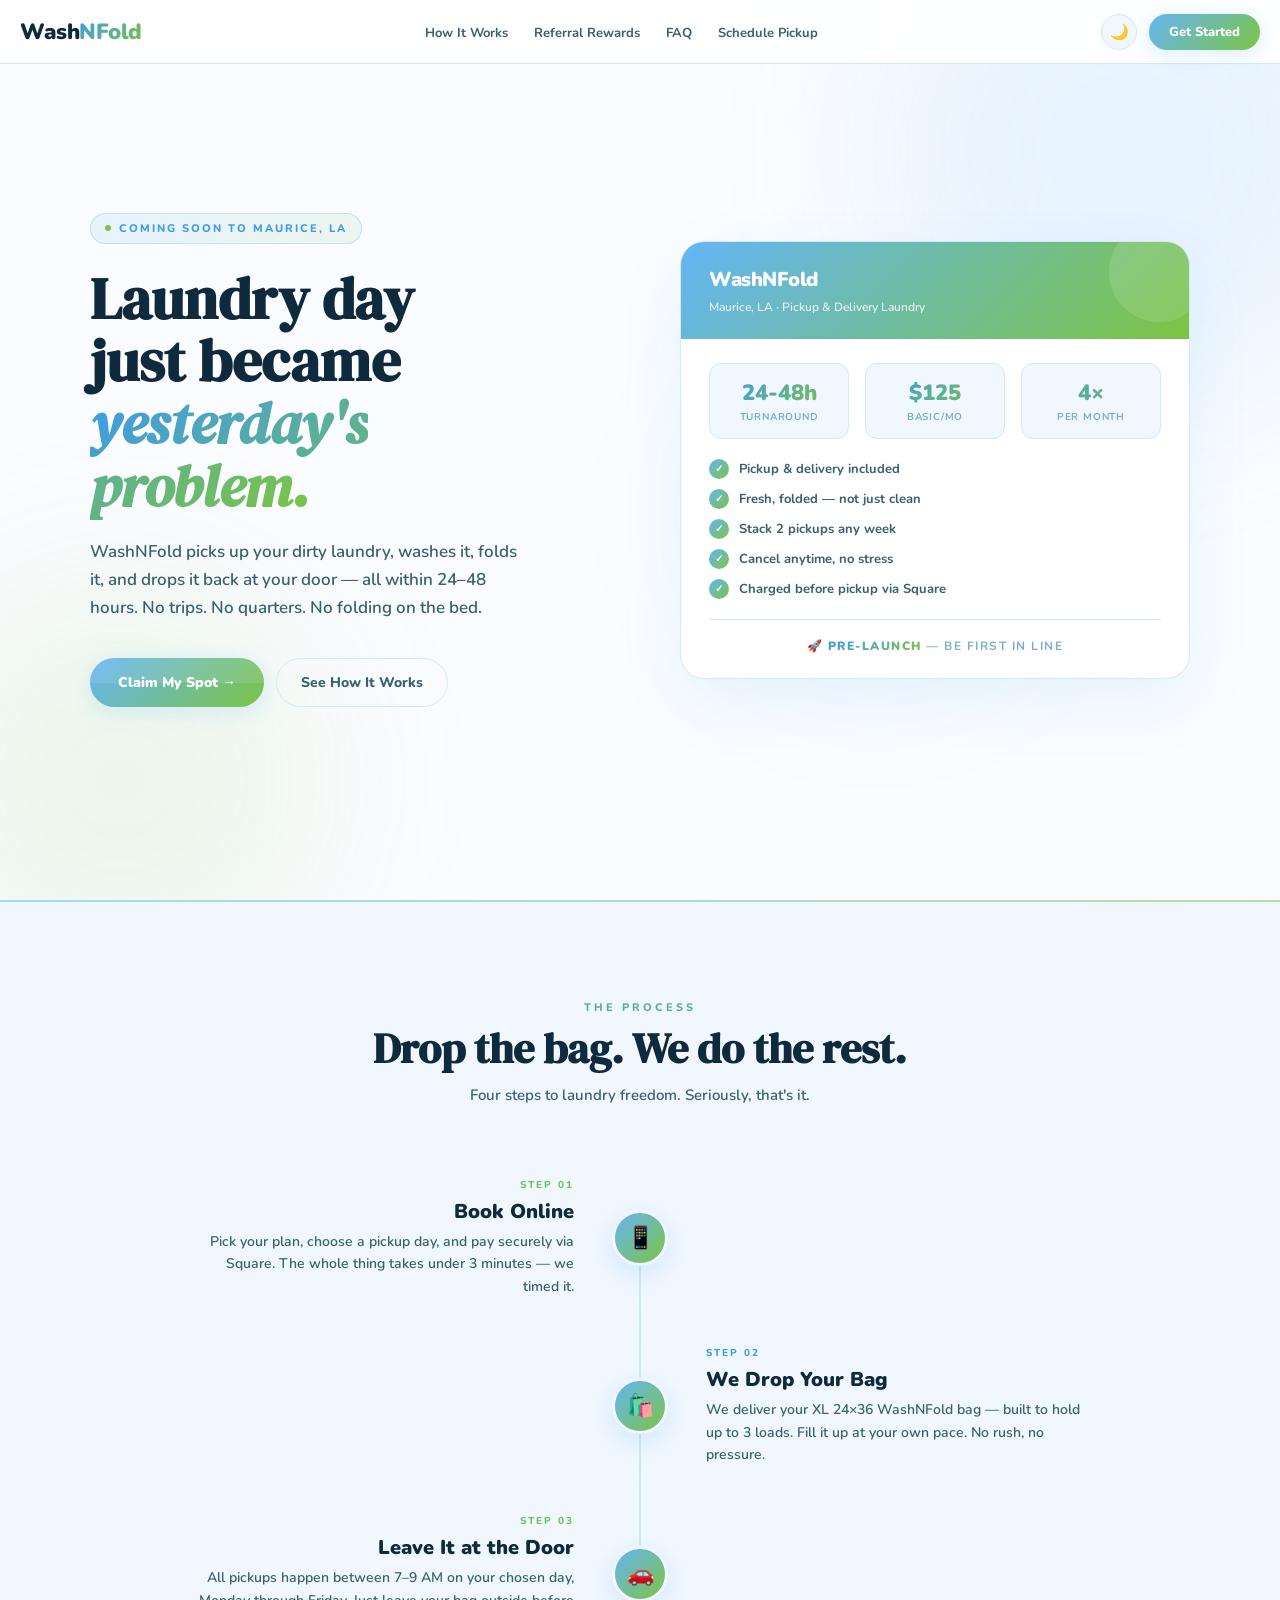
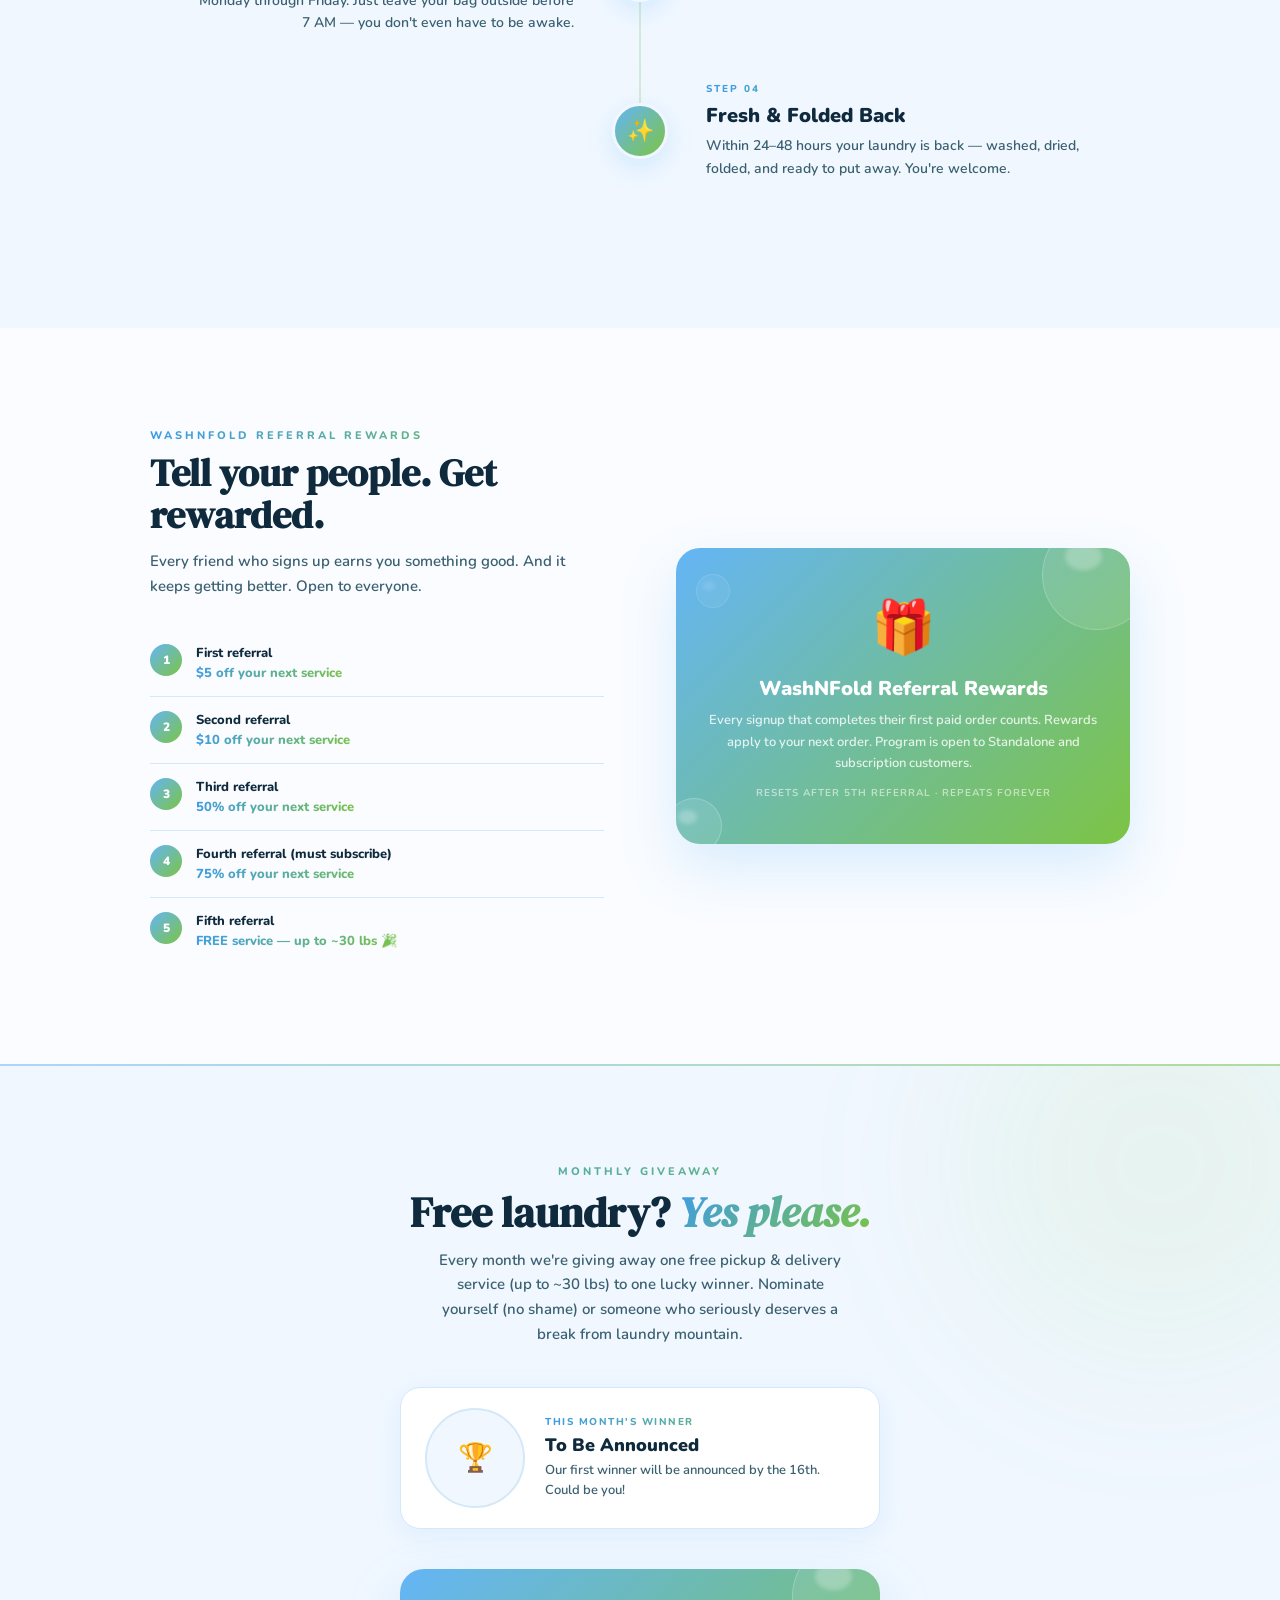
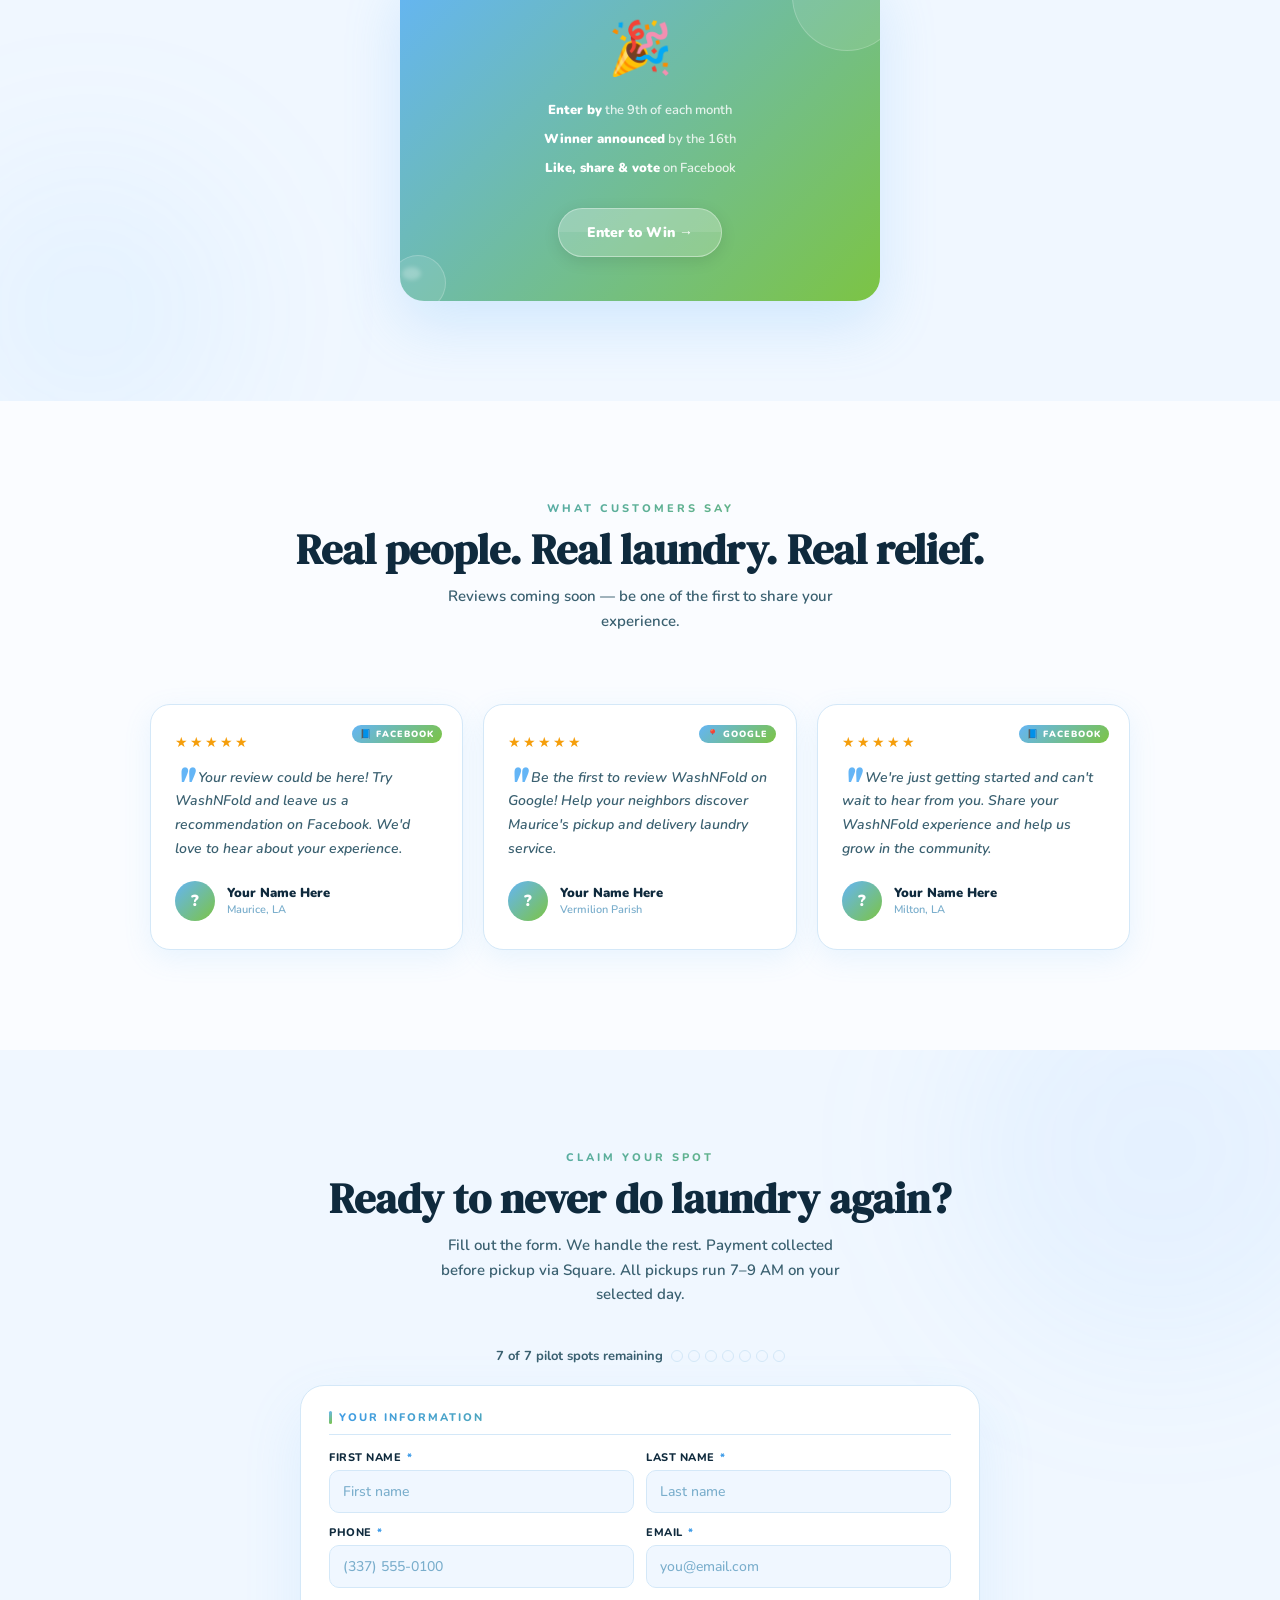
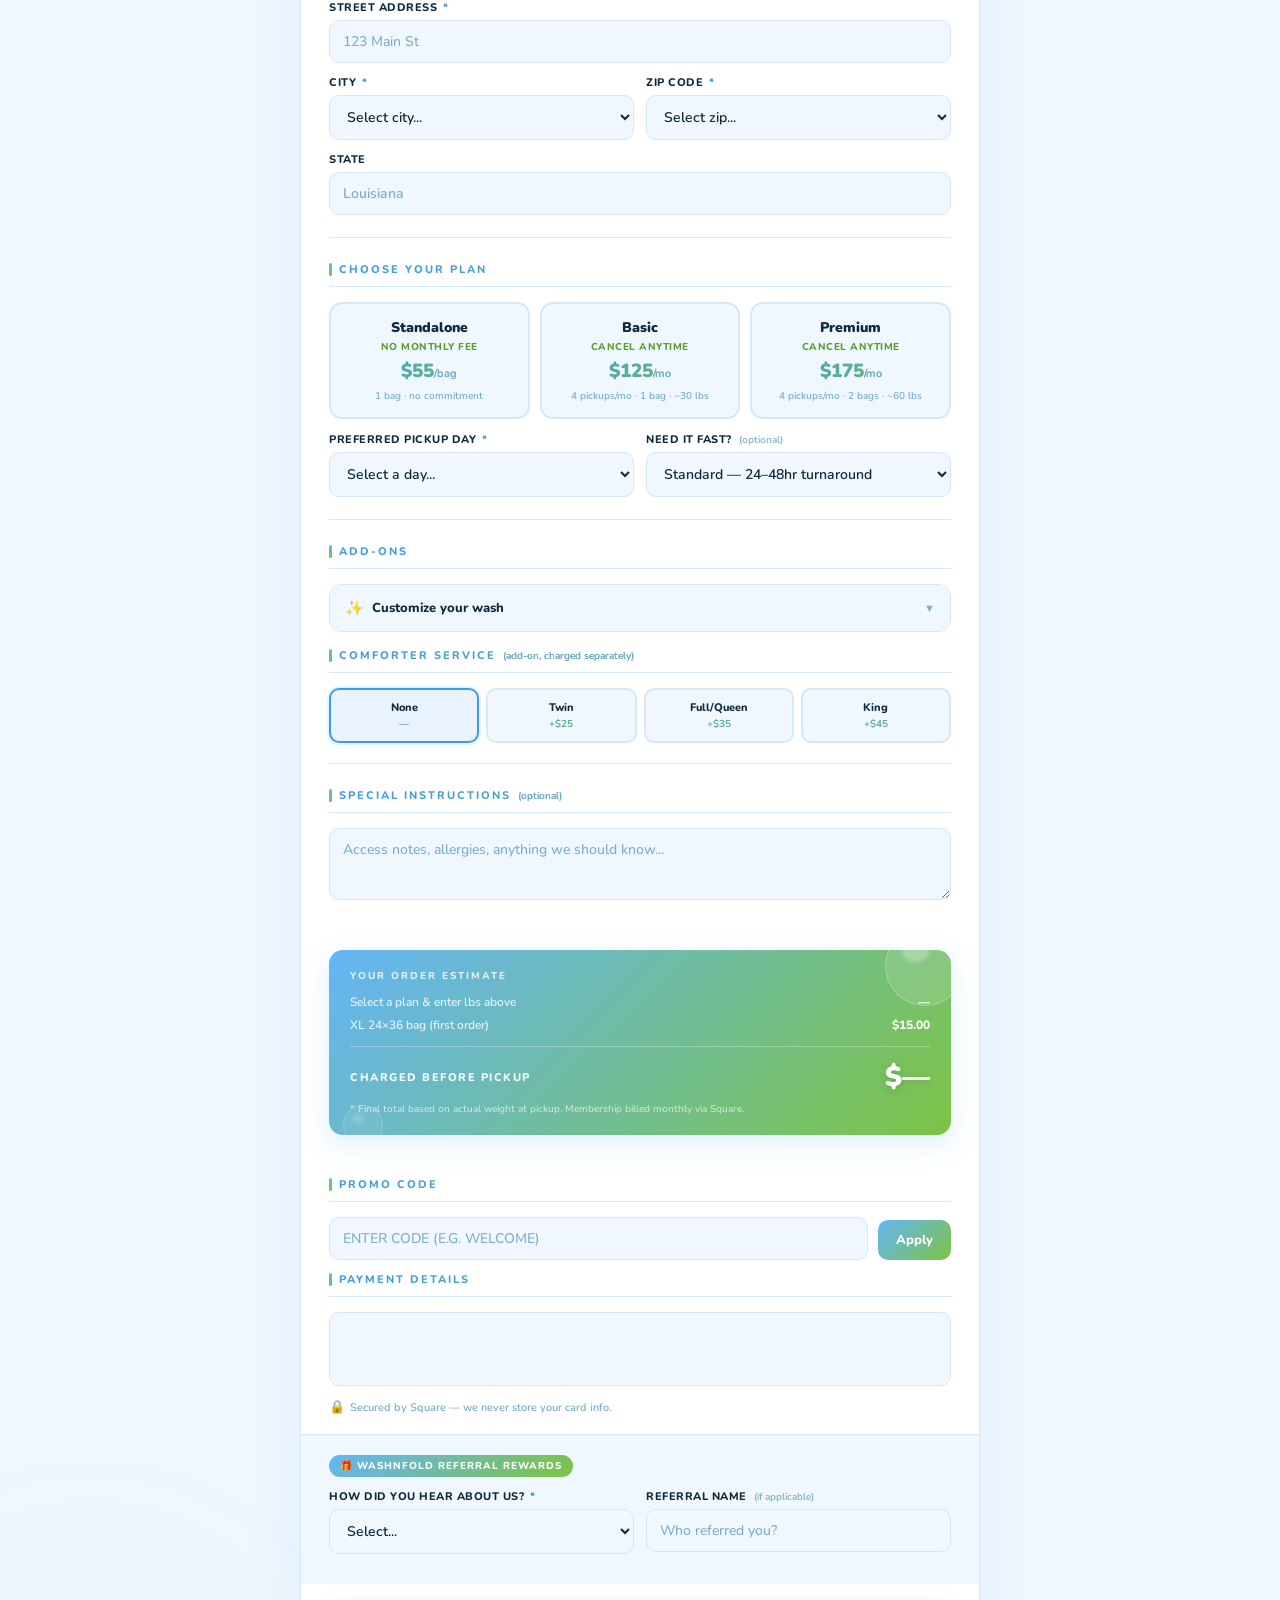
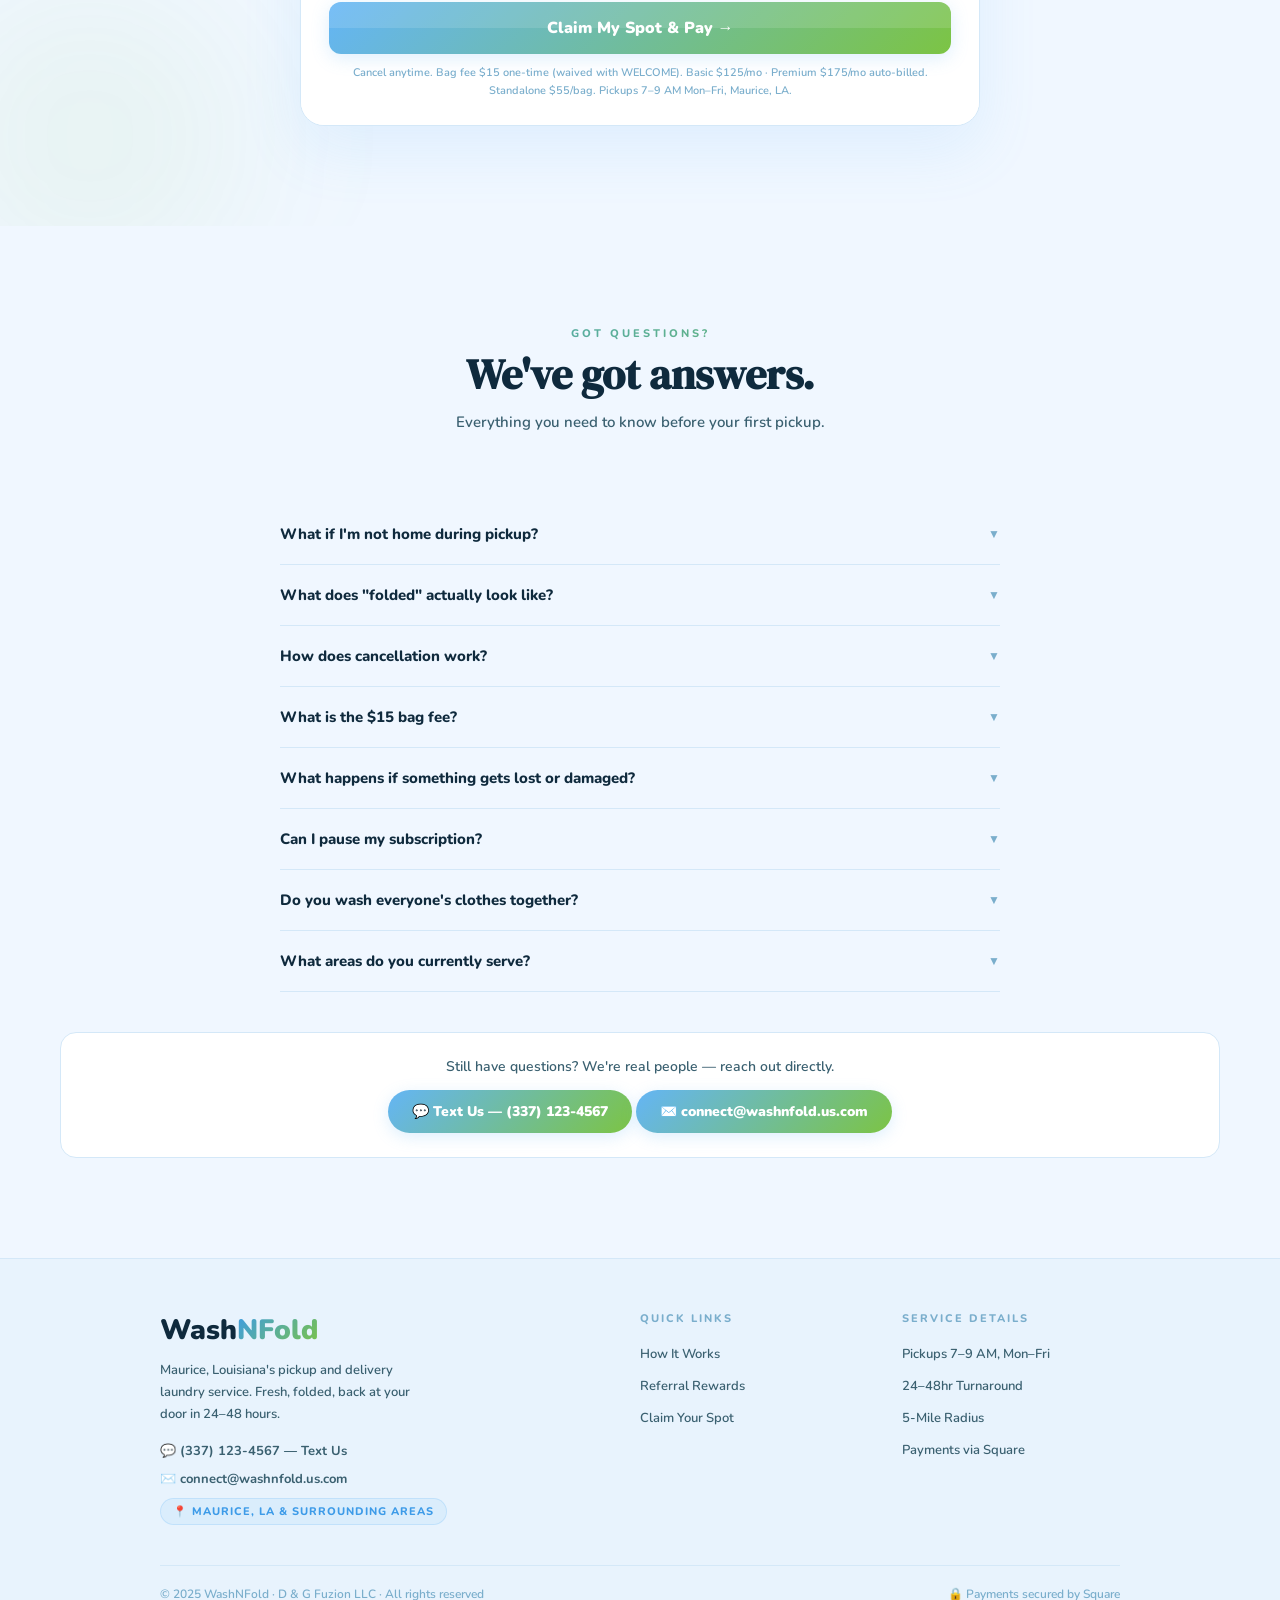
==== index.html @ e807863e "Site-wide consistency fixes: pricing, hours, service area, phones - pick-up-and-delivery: Replace ol" ====
<!DOCTYPE html>
<html lang="en" data-theme="light">
<head>
  <meta charset="UTF-8">
  <meta name="viewport" content="width=device-width, initial-scale=1.0, viewport-fit=cover">
  <meta http-equiv="X-UA-Compatible" content="IE=edge">

  <!-- ── PRIMARY SEO ── -->
  <title>WashNFold | Laundry Pickup & Delivery Service — Maurice, LA</title>
  <meta name="description" content="WashNFold is Maurice, Louisiana's pickup and delivery laundry service. We pick up, wash, fold, and return your laundry in 24–48 hours. Serving Maurice, Milton, and south Lafayette.">
  <meta name="keywords" content="laundry pickup delivery Maurice LA, wash and fold Maurice Louisiana, laundry service Milton LA, laundry delivery Lafayette LA, WashNFold, pickup laundry near me">
  <meta name="robots" content="index, follow">
  <meta name="author" content="WashNFold — D & G Fuzion LLC">
  <link rel="canonical" href="https://www.washnfold.com/">

  <!-- ── OPEN GRAPH (Facebook, LinkedIn) ── -->
  <meta property="og:type" content="website">
  <meta property="og:url" content="https://www.washnfold.com/">
  <meta property="og:title" content="WashNFold | Laundry Pickup & Delivery — Maurice, LA">
  <meta property="og:description" content="Fresh, folded laundry back at your door in 24–48 hours. WashNFold serves Maurice, Milton, and south Lafayette. No trips. No quarters. No folding.">
  <meta property="og:image" content="https://www.washnfold.com/og-image.png">
  <meta property="og:image:width" content="1200">
  <meta property="og:image:height" content="630">
  <meta property="og:site_name" content="WashNFold">
  <meta property="og:locale" content="en_US">

  <!-- ── TWITTER CARD ── -->
  <meta name="twitter:card" content="summary_large_image">
  <meta name="twitter:title" content="WashNFold | Laundry Pickup & Delivery — Maurice, LA">
  <meta name="twitter:description" content="Fresh, folded laundry back at your door in 24–48 hours. Serving Maurice & Vermilion Parish, Louisiana.">
  <meta name="twitter:image" content="https://www.washnfold.com/og-image.png">

  <!-- ── LOCAL BUSINESS SCHEMA ── -->
  <script type="application/ld+json">
    {
      "@context": "https://schema.org",
      "@type": "LocalBusiness",
      "name": "WashNFold",
      "description": "Pickup and delivery laundry service serving Maurice, Milton, and south Lafayette, Louisiana. We pick up, wash, fold, and return your laundry in 24–48 hours.",
      "url": "https://www.washnfold.com",
      "telephone": "",
      "email": "connect@washnfold.us.com",
      "address": {
        "@type": "PostalAddress",
        "addressLocality": "Maurice",
        "addressRegion": "LA",
        "postalCode": "70555",
        "addressCountry": "US"
      },
      "geo": {
        "@type": "GeoCoordinates",
        "latitude": 29.9927,
        "longitude": -92.0871
      },
      "areaServed": [
        {"@type": "City", "name": "Maurice", "containedInPlace": {"@type": "State", "name": "Louisiana"}},
        {"@type": "City", "name": "Milton", "containedInPlace": {"@type": "State", "name": "Louisiana"}},
        {"@type": "City", "name": "Lafayette", "containedInPlace": {"@type": "State", "name": "Louisiana"}}
      ],
      "serviceType": ["Laundry Pickup and Delivery", "Wash and Fold Service", "Same Day Laundry Service"],
      "priceRange": "$$",
      "openingHoursSpecification": {
        "@type": "OpeningHoursSpecification",
        "dayOfWeek": ["Monday","Tuesday","Wednesday","Thursday","Friday"],
        "opens": "07:00",
        "closes": "09:00"
      },
      "sameAs": [
        "https://www.facebook.com/washnfold",
        "https://www.instagram.com/washnfold"
      ],
      "founder": {
        "@type": "Person",
        "name": "DeAnna",
        "worksFor": {"@type": "Organization", "name": "D & G Fuzion LLC"}
      }
    }
  </script>

  <!-- ── SERVICE SCHEMA ── -->
  <script type="application/ld+json">
    {
      "@context": "https://schema.org",
      "@type": "Service",
      "serviceType": "Laundry Pickup and Delivery",
      "provider": {"@type": "LocalBusiness", "name": "WashNFold"},
      "areaServed": {"@type": "County", "name": "Vermilion Parish"},
      "offers": [
        {"@type": "Offer", "name": "Standalone", "price": "55.00", "priceCurrency": "USD", "description": "One bag, on-demand laundry pickup and delivery"},
        {"@type": "Offer", "name": "Basic Subscription", "price": "125.00", "priceCurrency": "USD", "description": "Monthly subscription — 4 pickups per month, 1 bag"},
        {"@type": "Offer", "name": "Premium Subscription", "price": "175.00", "priceCurrency": "USD", "description": "Monthly subscription — 4 pickups per month, 2 bags"}
      ]
    }
  </script>

  <!-- ── FAVICON ── -->
  <link rel="icon" type="image/svg+xml" href="favicon.svg">
  <link rel="apple-touch-icon" sizes="180x180" href="/apple-touch-icon.png">
  <link rel="icon" type="image/png" sizes="32x32" href="/favicon-32x32.png">

  <!-- ── PERFORMANCE ── -->
  <link rel="preconnect" href="https://fonts.googleapis.com">
  <link rel="preconnect" href="https://fonts.gstatic.com" crossorigin>
  <link rel="dns-prefetch" href="https://sandbox.web.squarecdn.com">
  <link href="https://fonts.googleapis.com/css2?family=Nunito:wght@400;600;700;800;900&family=DM+Serif+Display:ital@0;1&display=swap" rel="stylesheet">
  <script type="application/javascript" src="https://sandbox.web.squarecdn.com/v1/square.js" defer></script>
  <style>
    /* ─── TOKENS ─── */
    :root {
      --blue: #64B5F6;
      --blue-mid: #3d9be8;
      --green: #7CC444;
      --green-bright: #8ee82a;
      --green-light: #c6f56a;
      --green-dark: #5a9e2f;

      /* Light mode */
      --bg: #fafcff;
      --bg2: #f0f7ff;
      --bg3: #e8f3fd;
      --surface: #ffffff;
      --surface2: #f4f9ff;
      --border: #d4e8f8;
      --text: #0f2a3d;
      --text2: #3a6070;
      --text3: #7aaecc;
      --shadow: rgba(100,181,246,0.12);
      --shadow-strong: rgba(100,181,246,0.22);

      --grad: linear-gradient(135deg, var(--blue), var(--green));
      --grad-text: linear-gradient(135deg, var(--blue-mid), var(--green));
    }

    [data-theme="dark"] {
      --bg: #0a1520;
      --bg2: #0e1e2e;
      --bg3: #122030;
      --surface: #142030;
      --surface2: #1a2840;
      --border: #1e3550;
      --text: #e8f4ff;
      --text2: #8ab8d4;
      --text3: #4a7a9a;
      --shadow: rgba(0,0,0,0.3);
      --shadow-strong: rgba(0,0,0,0.5);
    }

    * { box-sizing: border-box; margin: 0; padding: 0; -webkit-tap-highlight-color: transparent; }
    html { scroll-behavior: smooth; -webkit-text-size-adjust: 100%; text-size-adjust: 100%; }
    body {
      font-family: 'Nunito', sans-serif;
      background: var(--bg);
      color: var(--text);
      overflow-x: hidden;
      transition: background 0.3s, color 0.3s;
      -webkit-font-smoothing: antialiased;
      -moz-osx-font-smoothing: grayscale;
    }

    /* ─── NAV ─── */
    nav {
      position: fixed; top: 0; left: 0; right: 0; z-index: 100;
      height: 64px; padding: 0 40px;
      display: flex; align-items: center; justify-content: space-between;
      background: rgba(255,255,255,0.85);
      backdrop-filter: blur(16px);
      border-bottom: 1px solid var(--border);
      transition: background 0.3s, border-color 0.3s;
    }
    [data-theme="dark"] nav {
      background: rgba(10,21,32,0.9);
    }
    .nav-logo { font-size: 22px; font-weight: 900; text-decoration: none; letter-spacing: -0.5px; }
    .nav-logo .w { color: var(--text); }
    .nav-logo .n { background: var(--grad-text); -webkit-background-clip: text; -webkit-text-fill-color: transparent; background-clip: text; }
    .nav-links { display: flex; align-items: center; gap: 26px; list-style: none; }
    .nav-links a { color: var(--text2); text-decoration: none; font-size: 13px; font-weight: 700; transition: color 0.2s; }
    .nav-links a:hover { color: var(--blue-mid); }
    .nav-right { display: flex; align-items: center; gap: 12px; }
    .nav-cta {
      background: var(--grad); color: #fff !important;
      padding: 9px 20px; border-radius: 30px;
      font-weight: 800 !important; font-size: 13px;
      text-decoration: none; transition: all 0.2s;
      box-shadow: 0 4px 16px var(--shadow-strong);
    }
    .nav-cta:hover { transform: translateY(-1px); box-shadow: 0 8px 24px var(--shadow-strong); }
    .theme-toggle {
      width: 36px; height: 36px; border-radius: 50%;
      background: var(--bg2); border: 1.5px solid var(--border);
      cursor: pointer; display: flex; align-items: center; justify-content: center;
      font-size: 15px; transition: all 0.2s; color: var(--text);
    }
    .theme-toggle:hover { background: var(--bg3); transform: scale(1.05); }
    .hamburger { display: none; flex-direction: column; gap: 5px; cursor: pointer; background: none; border: none; }
    .hamburger span { display: block; width: 22px; height: 2px; background: var(--text); border-radius: 2px; transition: all 0.3s; }
    .mobile-menu {
      display: none; position: fixed; top: 64px; left: 0; right: 0; z-index: 99;
      background: var(--surface); border-bottom: 1px solid var(--border);
      padding: 18px 28px;
    }
    .mobile-menu.open { display: block; }
    .mobile-menu a { display: block; color: var(--text2); text-decoration: none; font-size: 15px; font-weight: 700; padding: 11px 0; border-bottom: 1px solid var(--border); }
    .mobile-menu a:last-child { border: none; color: var(--blue-mid); }

    /* ─── HERO ─── */
    .hero {
      min-height: 100vh;
      background: var(--bg);
      display: flex; align-items: center;
      padding: 100px 60px 80px;
      position: relative; overflow: hidden;
    }
    /* Soft orbs */
    .hero-orb {
      position: absolute; border-radius: 50%;
      filter: blur(80px); pointer-events: none;
    }
    .orb1 { width: 500px; height: 500px; top: -100px; right: -100px; background: rgba(100,181,246,0.12); }
    .orb2 { width: 400px; height: 400px; bottom: -80px; left: -80px; background: rgba(124,196,68,0.1); }
    .orb3 { width: 300px; height: 300px; top: 40%; right: 20%; background: rgba(100,181,246,0.07); }
    [data-theme="dark"] .orb1 { background: rgba(100,181,246,0.08); }
    [data-theme="dark"] .orb2 { background: rgba(124,196,68,0.07); }

    .hero-inner { position: relative; z-index: 1; max-width: 1100px; margin: 0 auto; width: 100%; display: grid; grid-template-columns: 1fr 1fr; gap: 80px; align-items: center; }

    .hero-left {}
    .launch-pill {
      display: inline-flex; align-items: center; gap: 8px;
      background: linear-gradient(135deg, rgba(100,181,246,0.12), rgba(124,196,68,0.1));
      border: 1px solid rgba(100,181,246,0.3);
      color: var(--blue-mid); font-size: 11px; font-weight: 800;
      text-transform: uppercase; letter-spacing: 2px;
      padding: 7px 14px; border-radius: 30px; margin-bottom: 24px;
      animation: fadeUp 0.6s ease both;
    }
    .launch-pill .dot { width: 6px; height: 6px; background: var(--green); border-radius: 50%; animation: pulse 2s infinite; }
    @keyframes pulse { 0%,100%{opacity:1;transform:scale(1)} 50%{opacity:0.4;transform:scale(1.5)} }

    .hero-title {
      font-family: 'DM Serif Display', serif;
      font-size: 58px; line-height: 1.08;
      color: var(--text); margin-bottom: 20px;
      animation: fadeUp 0.7s ease 0.1s both;
    }
    .hero-title em { font-style: italic; background: var(--grad-text); -webkit-background-clip: text; -webkit-text-fill-color: transparent; background-clip: text; }

    .hero-sub {
      font-size: 17px; color: var(--text2); font-weight: 600; line-height: 1.65;
      margin-bottom: 36px; max-width: 440px;
      animation: fadeUp 0.7s ease 0.18s both;
    }

    .hero-btns { display: flex; gap: 12px; flex-wrap: wrap; animation: fadeUp 0.7s ease 0.25s both; }
    .btn-grad {
      display: inline-flex; align-items: center; gap: 8px;
      background: var(--grad); color: #fff;
      text-decoration: none; padding: 14px 28px; border-radius: 50px;
      font-weight: 900; font-size: 14px; transition: all 0.2s;
      box-shadow: 0 4px 20px var(--shadow-strong); position: relative; overflow: hidden;
    }
    .btn-grad::before { content: ''; position: absolute; top:0;left:0;right:0;height:50%;background:rgba(255,255,255,0.1);border-radius:50px 50px 0 0; }
    .btn-grad span { position: relative; z-index: 1; }
    .btn-grad:hover { transform: translateY(-2px); box-shadow: 0 8px 28px var(--shadow-strong); }
    .btn-outline {
      display: inline-flex; align-items: center; gap: 8px;
      background: transparent; border: 1.5px solid var(--border);
      color: var(--text2); text-decoration: none; padding: 14px 24px;
      border-radius: 50px; font-weight: 800; font-size: 14px; transition: all 0.2s;
    }
    .btn-outline:hover { border-color: var(--blue); color: var(--blue-mid); background: rgba(100,181,246,0.06); }

    /* Hero visual — floating card */
    .hero-right { animation: fadeUp 0.8s ease 0.2s both; }
    .hero-card {
      background: var(--surface);
      border-radius: 24px;
      border: 1px solid var(--border);
      box-shadow: 0 24px 60px var(--shadow);
      overflow: hidden;
      position: relative;
    }
    .hc-header {
      background: var(--grad); padding: 24px 28px; position: relative; overflow: hidden;
    }
    .hc-header::after { content:''; position:absolute;top:-20px;right:-20px;width:100px;height:100px;background:rgba(255,255,255,0.12);border-radius:50% }
    .hc-logo { font-size: 20px; font-weight: 900; color: #fff; letter-spacing: -0.5px; margin-bottom: 6px; }
    .hc-tag { font-size: 12px; color: rgba(255,255,255,0.82); font-weight: 600; }
    .hc-body { padding: 24px 28px; }
    .hc-stat-row { display: flex; gap: 16px; margin-bottom: 20px; }
    .hc-stat { flex: 1; background: var(--bg2); border-radius: 12px; padding: 14px; text-align: center; border: 1px solid var(--border); }
    .hc-stat-n { font-size: 22px; font-weight: 900; background: var(--grad-text); -webkit-background-clip: text; -webkit-text-fill-color: transparent; background-clip: text; }
    .hc-stat-l { font-size: 10px; color: var(--text3); font-weight: 700; text-transform: uppercase; letter-spacing: 0.8px; margin-top: 2px; }
    .hc-features { display: flex; flex-direction: column; gap: 10px; }
    .hc-feat { display: flex; align-items: center; gap: 10px; font-size: 13px; color: var(--text2); font-weight: 700; }
    .hc-feat::before { content: '✓'; width: 20px; height: 20px; background: var(--grad); border-radius: 50%; display: flex; align-items: center; justify-content: center; font-size: 10px; color: #fff; font-weight: 900; flex-shrink: 0; }
    .hc-bottom { margin-top: 20px; padding-top: 18px; border-top: 1px solid var(--border); }
    .hc-coming { font-size: 12px; color: var(--text3); font-weight: 700; text-align: center; text-transform: uppercase; letter-spacing: 1.5px; }
    .hc-coming span { background: var(--grad-text); -webkit-background-clip: text; -webkit-text-fill-color: transparent; background-clip: text; font-weight: 900; }

    /* ─── HOW IT WORKS – ANIMATED TIMELINE ─── */
    .how {
      padding: 100px 60px;
      background: var(--bg2);
      position: relative; overflow: hidden;
    }
    .how::before { content:'';position:absolute;top:0;left:0;right:0;height:2px;background:var(--grad);opacity:0.5 }
    .section-eyebrow {
      font-size: 11px; font-weight: 800; text-transform: uppercase; letter-spacing: 3px;
      background: var(--grad-text); -webkit-background-clip: text; -webkit-text-fill-color: transparent;
      background-clip: text; text-align: center; margin-bottom: 10px;
    }
    .section-title {
      font-family: 'DM Serif Display', serif;
      font-size: 42px; color: var(--text); text-align: center;
      margin-bottom: 12px; line-height: 1.1;
    }
    .section-sub { font-size: 15px; color: var(--text2); text-align: center; font-weight: 600; max-width: 420px; margin: 0 auto 70px; line-height: 1.65; }

    /* Timeline */
    .timeline {
      max-width: 900px; margin: 0 auto;
      position: relative;
    }

    /* Vertical connector line */
    .timeline::before {
      content: '';
      position: absolute;
      left: 50%;
      top: 60px;
      bottom: 60px;
      width: 2px;
      background: linear-gradient(180deg, var(--blue), var(--green));
      transform: translateX(-50%);
      opacity: 0.25;
    }

    .timeline-step {
      display: grid;
      grid-template-columns: 1fr 60px 1fr;
      align-items: center;
      gap: 0;
      margin-bottom: 48px;
      opacity: 0;
      transform: translateY(30px);
      transition: opacity 0.7s ease, transform 0.7s ease;
    }
    .timeline-step.visible { opacity: 1; transform: translateY(0); }

    .timeline-step:nth-child(odd) .ts-content { grid-column: 1; text-align: right; padding-right: 36px; }
    .timeline-step:nth-child(odd) .ts-empty { grid-column: 3; }
    .timeline-step:nth-child(even) .ts-content { grid-column: 3; text-align: left; padding-left: 36px; }
    .timeline-step:nth-child(even) .ts-empty { grid-column: 1; }
    .ts-node { grid-column: 2; display: flex; justify-content: center; }

    .ts-dot {
      width: 56px; height: 56px; border-radius: 50%;
      background: var(--grad); display: flex; align-items: center; justify-content: center;
      font-size: 22px; box-shadow: 0 8px 24px var(--shadow-strong);
      position: relative; z-index: 1;
      border: 3px solid var(--bg2);
      transition: transform 0.3s;
    }
    .timeline-step:hover .ts-dot { transform: scale(1.1); }

    .ts-content {}
    .ts-num {
      font-size: 10px; font-weight: 800; text-transform: uppercase; letter-spacing: 2px;
      background: var(--grad-text); -webkit-background-clip: text; -webkit-text-fill-color: transparent;
      background-clip: text; margin-bottom: 6px;
    }
    .ts-title { font-size: 20px; font-weight: 900; color: var(--text); margin-bottom: 6px; }
    .ts-desc { font-size: 14px; color: var(--text2); font-weight: 600; line-height: 1.6; }

    /* Mobile timeline */
    @media(max-width:700px) {
      .timeline::before { left: 28px; }
      .timeline-step { grid-template-columns: 56px 1fr; grid-template-rows: auto; gap: 0; }
      .timeline-step:nth-child(odd) .ts-content,
      .timeline-step:nth-child(even) .ts-content { grid-column: 2; text-align: left; padding-left: 20px; padding-right: 0; }
      .ts-node { grid-column: 1; grid-row: 1; }
      .ts-empty { display: none; }
    }

    /* ─── REFERRAL ─── */
    .referral {
      padding: 100px 60px;
      background: var(--bg);
    }
    .ref-inner { max-width: 980px; margin: 0 auto; display: grid; grid-template-columns: 1fr 1fr; gap: 72px; align-items: center; }
    .ref-left .section-eyebrow { text-align: left; }
    .ref-left .section-title { text-align: left; font-size: 38px; }
    .ref-left .section-sub { text-align: left; margin-left: 0; margin-bottom: 32px; }
    .ref-steps { display: flex; flex-direction: column; }
    .ref-step { display: flex; gap: 14px; align-items: flex-start; padding: 14px 0; border-bottom: 1px solid var(--border); }
    .ref-step:last-child { border-bottom: none; }
    .ref-num { width: 32px; height: 32px; border-radius: 50%; background: var(--grad); display: flex; align-items: center; justify-content: center; font-size: 12px; font-weight: 900; color: #fff; flex-shrink: 0; }
    .ref-t { font-size: 13px; font-weight: 800; color: var(--text); margin-bottom: 2px; }
    .ref-r { font-size: 13px; background: var(--grad-text); -webkit-background-clip: text; -webkit-text-fill-color: transparent; background-clip: text; font-weight: 800; }

    .ref-card {
      background: var(--grad); border-radius: 24px;
      padding: 44px 32px; text-align: center; position: relative; overflow: hidden;
      box-shadow: 0 24px 56px var(--shadow-strong);
    }
    .rcb { position: absolute; border-radius: 50%; background: rgba(255,255,255,0.1); border: 1px solid rgba(255,255,255,0.2); }
    .rcb::after { content:'';position:absolute;top:20%;left:20%;width:35%;height:25%;background:rgba(255,255,255,0.25);border-radius:50%;filter:blur(2px) }
    .rcb1 { width:110px;height:110px;top:-28px;right:-22px }
    .rcb2 { width:56px;height:56px;bottom:-10px;left:-10px }
    .rcb3 { width:34px;height:34px;top:26px;left:20px;opacity:0.55 }
    .ref-icon { font-size: 52px; margin-bottom: 12px; position: relative; z-index: 1; }
    .ref-ct { font-size: 20px; font-weight: 900; color: #fff; margin-bottom: 8px; position: relative; z-index: 1; }
    .ref-cs { font-size: 13px; color: rgba(255,255,255,0.82); font-weight: 600; line-height: 1.65; position: relative; z-index: 1; }
    .ref-reset { margin-top: 12px; font-size: 10px; color: rgba(255,255,255,0.55); font-weight: 700; text-transform: uppercase; letter-spacing: 1px; position: relative; z-index: 1; }

    /* ─── BOOKING ─── */
    .booking {
      padding: 100px 60px;
      background: var(--bg2);
      position: relative; overflow: hidden;
    }
    .booking-orb1 { position: absolute; width: 400px; height: 400px; top: -100px; right: -80px; background: rgba(100,181,246,0.08); border-radius: 50%; filter: blur(80px); pointer-events: none; }
    .booking-orb2 { position: absolute; width: 300px; height: 300px; bottom: -60px; left: -60px; background: rgba(124,196,68,0.07); border-radius: 50%; filter: blur(80px); pointer-events: none; }
    .booking .section-sub { margin-bottom: 40px; }

    /* Form card */
    .form-card {
      max-width: 680px; margin: 0 auto; position: relative; z-index: 1;
      background: var(--surface);
      border: 1px solid var(--border);
      border-radius: 24px; overflow: hidden;
      box-shadow: 0 24px 60px var(--shadow);
    }
    .fs { padding: 24px 28px 0; position: relative; z-index: 1; }
    .fs-lbl {
      font-size: 11px; font-weight: 800; text-transform: uppercase; letter-spacing: 2px;
      background: var(--grad-text); -webkit-background-clip: text; -webkit-text-fill-color: transparent;
      background-clip: text; margin-bottom: 15px; padding-bottom: 9px;
      border-bottom: 1.5px solid var(--border);
      display: flex; align-items: center; gap: 7px;
    }
    .fs-lbl::before { content:'';width:3px;height:13px;background:var(--grad);border-radius:2px;flex-shrink:0 }
    .fdiv { height: 1px; background: var(--border); margin: 6px 28px 0; }
    .frow { display: grid; grid-template-columns: 1fr 1fr; gap: 12px; margin-bottom: 12px; }
    .frow.s { grid-template-columns: 1fr; }
    .ff { display: flex; flex-direction: column; gap: 5px; }
    .fl { font-size: 11px; font-weight: 800; color: var(--text); letter-spacing: 0.5px; text-transform: uppercase; }
    .fl .r { color: var(--blue-mid); margin-left: 2px; }
    .fl .o { color: var(--text3); font-weight: 600; text-transform: none; font-size: 10px; letter-spacing: 0; margin-left: 4px; }
    input[type=text],input[type=email],input[type=tel],input[type=number],select,textarea {
      width:100%;padding:11px 13px;border:1.5px solid var(--border);border-radius:10px;
      font-family:'Nunito',sans-serif;font-size:14px;font-weight:600;color:var(--text);
      background:var(--bg2);transition:all 0.2s;outline:none;appearance:none;
    }
    input:focus,select:focus,textarea:focus { border-color:var(--blue-mid);box-shadow:0 0 0 3px rgba(100,181,246,0.14);background:var(--surface) }
    input::placeholder,textarea::placeholder { color:var(--text3);font-weight:500 }
    select { -webkit-appearance:menulist;-moz-appearance:menulist;appearance:menulist;background-color:var(--bg2);cursor:pointer }
    textarea { resize:vertical;min-height:72px }

    /* Plan cards */
    .plan-cards { display:grid;grid-template-columns:repeat(3,1fr);gap:10px;margin-bottom:13px }
    .plan-card { border:2px solid var(--border);border-radius:13px;padding:14px 9px;cursor:pointer;transition:all 0.2s;position:relative;background:var(--bg2);text-align:center;overflow:hidden }
    .plan-card:hover { border-color:var(--blue);background:var(--bg3);transform:translateY(-2px);box-shadow:0 8px 20px var(--shadow) }
    .plan-card.sel { border-color:var(--blue-mid);background:var(--bg3);box-shadow:0 0 0 3px rgba(100,181,246,0.15) }
    .plan-card input[type=radio] { position:absolute;opacity:0;width:0;height:0 }
    .pc-n { font-weight:900;font-size:14px;color:var(--text);margin-bottom:3px }
    .pc-f { font-size:10px;color:var(--green-dark);font-weight:800;margin-bottom:4px;text-transform:uppercase;letter-spacing:0.5px }
    [data-theme="dark"] .pc-f { color: var(--green-light); }
    .pc-r { font-size:19px;font-weight:900;background:var(--grad-text);-webkit-background-clip:text;-webkit-text-fill-color:transparent;background-clip:text }
    .pc-r span { font-size:11px;font-weight:600;-webkit-text-fill-color:var(--text3) }
    .pc-d { font-size:10px;color:var(--text3);margin-top:5px;line-height:1.4;font-weight:600 }

    /* Pickup schedule notice */
    .pickup-notice {
      margin: 16px 0 8px;
      background: linear-gradient(135deg, rgba(100,181,246,0.08), rgba(124,196,68,0.06));
      border: 1.5px solid rgba(100,181,246,0.25);
      border-radius: 14px; padding: 18px 20px;
      animation: fadeUp 0.4s ease both;
    }
    .pn-header { display: flex; align-items: center; gap: 8px; margin-bottom: 10px; }
    .pn-icon { font-size: 18px; }
    .pn-title { font-size: 12px; font-weight: 800; text-transform: uppercase; letter-spacing: 1.5px; background: var(--grad-text); -webkit-background-clip: text; -webkit-text-fill-color: transparent; background-clip: text; }
    .pn-date { font-family: 'DM Serif Display', serif; font-size: 20px; color: var(--text); margin-bottom: 6px; }
    .pn-cutoff { font-size: 12px; color: var(--text2); font-weight: 700; margin-bottom: 14px; padding-bottom: 14px; border-bottom: 1px solid var(--border); }
    .pn-cutoff strong { color: #ef4444; }
    .pn-instructions { display: flex; flex-direction: column; gap: 10px; }
    .pn-step { display: flex; gap: 10px; align-items: flex-start; font-size: 13px; color: var(--text2); font-weight: 600; line-height: 1.55; }
    .pn-step strong { color: var(--text); }
    .pn-num { width: 22px; height: 22px; border-radius: 50%; background: var(--grad); display: flex; align-items: center; justify-content: center; font-size: 10px; font-weight: 900; color: #fff; flex-shrink: 0; }

    /* Addon accordion */
    .addon-accordion { margin-bottom: 13px; border: 1.5px solid var(--border); border-radius: 12px; overflow: hidden; }
    .addon-trigger {
      display: flex; align-items: center; justify-content: space-between;
      padding: 13px 15px; background: var(--bg2); cursor: pointer;
      font-size: 13px; font-weight: 800; color: var(--text);
      user-select: none; transition: background 0.2s;
    }
    .addon-trigger:hover { background: var(--bg3); }
    .addon-trigger .at-left { display: flex; align-items: center; gap: 8px; }
    .addon-trigger .at-icon { font-size: 15px; }
    .addon-trigger .at-badge {
      background: var(--grad); color: #fff;
      font-size: 10px; font-weight: 900; padding: 2px 8px; border-radius: 20px;
      display: none;
    }
    .addon-trigger .at-badge.show { display: inline; }
    .addon-chevron { font-size: 11px; color: var(--text3); transition: transform 0.3s; }
    .addon-accordion.open .addon-chevron { transform: rotate(180deg); }
    .addon-body { display: none; padding: 14px 15px; border-top: 1px solid var(--border); background: var(--surface); }
    .addon-accordion.open .addon-body { display: block; }
    .addon-list { display: flex; flex-direction: column; gap: 10px; }
    .addon-item {
      display: flex; align-items: center; gap: 10px;
      padding: 10px 12px; border-radius: 10px;
      border: 1.5px solid var(--border); background: var(--bg2);
      cursor: pointer; transition: all 0.2s; position: relative;
    }
    .addon-item input[type=checkbox] { position: absolute; opacity: 0; width: 0; height: 0; }
    .addon-item:hover { border-color: var(--blue); background: var(--bg3); }
    .addon-item.chk { border-color: var(--blue-mid); background: var(--bg3); box-shadow: 0 0 0 2px rgba(100,181,246,0.12); }
    .ai-chk { width: 20px; height: 20px; border: 2px solid var(--border); border-radius: 6px; display: flex; align-items: center; justify-content: center; flex-shrink: 0; transition: all 0.2s; background: var(--surface); }
    .addon-item.chk .ai-chk { background: var(--grad); border-color: transparent; }
    .ai-chk::after { content:'✓';font-size:11px;color:#fff;opacity:0;transition:opacity 0.15s;font-weight:900 }
    .addon-item.chk .ai-chk::after { opacity: 1; }
    .ai-info .ai-name { font-size: 13px; font-weight: 800; color: var(--text); }
    .ai-info .ai-price { font-size: 11px; font-weight: 700; background: var(--grad-text); -webkit-background-clip: text; -webkit-text-fill-color: transparent; background-clip: text; }
    /* Scent sub-selector */
    #scent-sel { margin-top: 10px; display: none; }

    /* Comforter */
    .comp-grid { display:grid;grid-template-columns:repeat(4,1fr);gap:7px;margin-bottom:20px }
    .comp-btn { border:2px solid var(--border);border-radius:10px;padding:10px 5px;cursor:pointer;text-align:center;transition:all 0.2s;background:var(--bg2);position:relative }
    .comp-btn input[type=radio] { position:absolute;opacity:0;width:0;height:0 }
    .comp-btn:hover { border-color:var(--blue);background:var(--bg3) }
    .comp-btn.sel { border-color:var(--blue-mid);background:var(--bg3);box-shadow:0 0 0 2px rgba(100,181,246,0.14) }
    .cs { display:block;font-size:11px;font-weight:800;color:var(--text) }
    .cp { display:block;font-size:10px;font-weight:700;background:var(--grad-text);-webkit-background-clip:text;-webkit-text-fill-color:transparent;background-clip:text;margin-top:2px }

    /* Price estimate */
    .price-est {
      margin: 18px 28px;
      background: var(--grad);
      border-radius: 14px; padding: 19px 21px; position: relative; overflow: hidden;
      box-shadow: 0 8px 26px var(--shadow-strong);
    }
    .pe-b { position:absolute;border-radius:50%;background:rgba(255,255,255,0.12);border:1px solid rgba(255,255,255,0.24) }
    .pe-b::after { content:'';position:absolute;top:20%;left:20%;width:35%;height:25%;background:rgba(255,255,255,0.28);border-radius:50%;filter:blur(2px) }
    .peb1 { width:80px;height:80px;top:-24px;right:-14px }
    .peb2 { width:40px;height:40px;bottom:-10px;left:14px;opacity:0.6 }
    .pe-lbl { font-size:10px;font-weight:800;text-transform:uppercase;letter-spacing:2px;color:rgba(255,255,255,0.78);margin-bottom:11px;position:relative;z-index:1 }
    .pe-rows { display:flex;flex-direction:column;gap:7px;margin-bottom:13px;position:relative;z-index:1 }
    .pe-row { display:flex;justify-content:space-between;align-items:center;font-size:12px;color:rgba(255,255,255,0.82);font-weight:600 }
    .pe-val { font-weight:800;color:#fff }
    .pe-total { display:flex;justify-content:space-between;align-items:center;padding-top:11px;border-top:1px solid rgba(255,255,255,0.28);position:relative;z-index:1 }
    .pe-tl { font-size:11px;font-weight:800;color:#fff;text-transform:uppercase;letter-spacing:1.5px }
    .pe-ta { font-size:28px;font-weight:900;color:#fff;text-shadow:0 2px 8px rgba(0,0,0,0.14) }
    .pe-note { font-size:10px;color:rgba(255,255,255,0.6);margin-top:6px;font-weight:600;position:relative;z-index:1 }

    /* Promo */
    .promo-row { display:flex;gap:10px;margin-bottom:12px;align-items:flex-end }
    .promo-row .ff { flex:1 }
    .promo-apply { padding:11px 18px;background:var(--grad);color:#fff;border:none;border-radius:10px;font-family:'Nunito',sans-serif;font-size:13px;font-weight:800;cursor:pointer;transition:all 0.2s;white-space:nowrap;flex-shrink:0 }
    .promo-apply:hover { transform:translateY(-1px);box-shadow:0 4px 14px var(--shadow-strong) }
    .promo-ok { display:none;background:#d1fae5;border:1.5px solid #6ee7b7;border-radius:8px;padding:9px 13px;font-size:12px;font-weight:800;color:#065f46;margin-bottom:12px;align-items:center;gap:7px }
    .promo-ok.show { display:flex }
    .promo-err { display:none;background:#fee2e2;border:1.5px solid #fca5a5;border-radius:8px;padding:9px 13px;font-size:12px;font-weight:800;color:#991b1b;margin-bottom:12px;align-items:center;gap:7px }
    .promo-err.show { display:flex }
    .sq-card-wrap { background:var(--bg2);border:1.5px solid var(--border);border-radius:10px;padding:14px;margin-bottom:12px;min-height:52px }
    #card-container { min-height:44px }
    .sq-note { font-size:11px;color:var(--text3);font-weight:600;display:flex;align-items:center;gap:5px;margin-bottom:14px }
    .sq-note::before { content:'🔒';font-size:13px }
    .form-ref { background:var(--bg2);border-top:1.5px solid var(--border);padding:18px 28px;position:relative;z-index:1 }
    .form-ref-badge { display:inline-flex;align-items:center;gap:6px;background:var(--grad);color:#fff;font-size:10px;font-weight:800;text-transform:uppercase;letter-spacing:1px;padding:4px 11px;border-radius:20px;margin-bottom:12px }
    .form-submit { padding:18px 28px 26px;background:var(--surface);position:relative;z-index:1 }
    .submit-btn { width:100%;padding:15px;background:var(--grad);color:#fff;border:none;border-radius:12px;font-family:'Nunito',sans-serif;font-size:16px;font-weight:900;cursor:pointer;transition:all 0.2s;position:relative;overflow:hidden;box-shadow:0 4px 18px var(--shadow-strong) }
    .submit-btn::before { content:'';position:absolute;top:0;left:0;right:0;height:50%;background:rgba(255,255,255,0.12);border-radius:12px 12px 0 0 }
    .submit-btn:hover { transform:translateY(-2px);box-shadow:0 8px 26px var(--shadow-strong) }
    .submit-btn:disabled { opacity:0.65;cursor:not-allowed;transform:none }
    .submit-btn span { position:relative;z-index:1 }
    .fine-print { text-align:center;font-size:11px;color:var(--text3);margin-top:10px;line-height:1.6;font-weight:600 }
    .success-msg { display:none;text-align:center;padding:48px 28px;background:var(--surface);position:relative;z-index:1 }
    .success-icon { width:64px;height:64px;background:var(--grad);border-radius:50%;display:flex;align-items:center;justify-content:center;margin:0 auto 14px;font-size:28px;box-shadow:0 8px 22px var(--shadow-strong) }
    .success-msg h3 { font-family:'DM Serif Display',serif;font-size:24px;color:var(--text);margin-bottom:8px }
    .success-msg p { color:var(--text2);font-size:14px;line-height:1.7;font-weight:600 }
    /* ─── CAPACITY BANNERS ─── */
    .capacity-banner{display:none;position:relative;z-index:1;margin:0 0 24px 0;border-radius:14px;padding:18px 22px;text-align:center;animation:fadeUp 0.5s ease both}
    .capacity-almost{background:linear-gradient(135deg,rgba(251,191,36,0.15),rgba(245,158,11,0.1));border:1.5px solid rgba(245,158,11,0.4)}
    .capacity-full{background:linear-gradient(135deg,rgba(100,181,246,0.12),rgba(124,196,68,0.1));border:1.5px solid rgba(100,181,246,0.35)}
    .cap-icon{font-size:28px;margin-bottom:8px}
    .cap-title{font-size:17px;font-weight:900;color:var(--text);margin-bottom:6px;font-family:'DM Serif Display',serif}
    .capacity-almost .cap-title{color:#92400E}
    [data-theme="dark"] .capacity-almost .cap-title{color:#FCD34D}
    .cap-sub{font-size:13px;color:var(--text2);font-weight:600;line-height:1.6}
    .cap-badge{display:inline-flex;align-items:center;gap:6px;margin-top:10px;background:var(--grad);color:#fff;font-size:10px;font-weight:800;text-transform:uppercase;letter-spacing:1.5px;padding:5px 14px;border-radius:20px}
    .waitlist-form{margin-top:16px;display:flex;gap:10px;max-width:420px;margin-left:auto;margin-right:auto}
    .waitlist-form input{flex:1;padding:11px 14px;border:1.5px solid var(--border);border-radius:10px;font-family:'Nunito',sans-serif;font-size:14px;font-weight:600;color:var(--text);background:var(--surface);outline:none}
    .waitlist-form input:focus{border-color:var(--blue);box-shadow:0 0 0 3px rgba(100,181,246,0.15)}
    .waitlist-btn{padding:11px 20px;background:var(--grad);color:#fff;border:none;border-radius:10px;font-family:'Nunito',sans-serif;font-size:13px;font-weight:900;cursor:pointer;white-space:nowrap;transition:all 0.2s;position:relative;overflow:hidden}
    .waitlist-btn::before{content:'';position:absolute;top:0;left:0;right:0;height:50%;background:rgba(255,255,255,0.12);border-radius:10px 10px 0 0}
    .waitlist-btn span{position:relative;z-index:1}
    .waitlist-btn:hover{transform:translateY(-1px);box-shadow:0 4px 14px var(--shadow-strong)}
    .waitlist-success{display:none;margin-top:12px;background:var(--grad);color:#fff;border-radius:10px;padding:12px 16px;font-size:13px;font-weight:700}
    .slots-counter{display:flex;align-items:center;justify-content:center;gap:8px;margin-bottom:20px;font-size:13px;font-weight:700;color:var(--text2);position:relative;z-index:1}
    .slots-dots{display:flex;gap:5px}
    .slot-dot{width:12px;height:12px;border-radius:50%;border:1.5px solid var(--border);background:var(--bg2);transition:all 0.3s}
    .slot-dot.filled{background:var(--grad);border-color:transparent;box-shadow:0 2px 6px var(--shadow-strong)}
    .slot-dot.last{background:linear-gradient(135deg,#f59e0b,#ef4444);border-color:transparent;animation:pulse 1.5s infinite}


    /* ─── FOOTER ─── */
    footer { background: var(--bg3); border-top: 1px solid var(--border); padding: 52px 60px 28px; }
    .foot-top { max-width: 960px; margin: 0 auto; display: grid; grid-template-columns: 2fr 1fr 1fr; gap: 44px; margin-bottom: 40px; }
    .foot-logo { font-size: 28px; font-weight: 900; margin-bottom: 10px; text-decoration: none; display: block; }
    .foot-logo .w { color: var(--text); }
    .foot-logo .n { background: var(--grad-text); -webkit-background-clip: text; -webkit-text-fill-color: transparent; background-clip: text; }
    .foot-tag { color: var(--text2); font-size: 13px; font-weight: 600; line-height: 1.7; max-width: 260px; margin-bottom: 16px; }
    .foot-area { display: inline-flex; align-items: center; gap: 6px; background: rgba(100,181,246,0.1); border: 1px solid rgba(100,181,246,0.22); color: var(--blue-mid); font-size: 11px; font-weight: 800; padding: 5px 12px; border-radius: 20px; text-transform: uppercase; letter-spacing: 1px; }
    .foot-col-t { font-size: 11px; font-weight: 800; text-transform: uppercase; letter-spacing: 2px; color: var(--text3); margin-bottom: 16px; }
    .foot-links { list-style: none; display: flex; flex-direction: column; gap: 10px; }
    .foot-links a { color: var(--text2); text-decoration: none; font-size: 13px; font-weight: 600; transition: color 0.2s; }
    .foot-links a:hover { color: var(--blue-mid); }
    .foot-hr { height: 1px; background: var(--border); margin: 0 auto 20px; max-width: 960px; }
    .foot-bottom { max-width: 960px; margin: 0 auto; display: flex; justify-content: space-between; align-items: center; flex-wrap: wrap; gap: 10px; }
    .foot-copy { color: var(--text3); font-size: 12px; font-weight: 600; }
    .foot-sq { display: flex; align-items: center; gap: 6px; color: var(--text3); font-size: 12px; font-weight: 600; }


    /* ─── GIVEAWAY ─── */
    .giveaway {
      padding: 100px 60px;
      background: var(--bg2);
      text-align: center;
      position: relative; overflow: hidden;
    }
    .giveaway::before { content:'';position:absolute;top:0;left:0;right:0;height:2px;background:var(--grad);opacity:0.5 }
    .giveaway-orb1 { position:absolute;width:400px;height:400px;top:-100px;right:-80px;background:rgba(124,196,68,0.08);border-radius:50%;filter:blur(80px);pointer-events:none }
    .giveaway-orb2 { position:absolute;width:300px;height:300px;bottom:-60px;left:-60px;background:rgba(100,181,246,0.07);border-radius:50%;filter:blur(80px);pointer-events:none }
    .giveaway-card {
      max-width: 480px; margin: 0 auto; position: relative;
      background: var(--grad); border-radius: 24px;
      padding: 44px 32px; text-align: center; overflow: hidden;
      box-shadow: 0 24px 56px var(--shadow-strong);
    }
    .gcb { position:absolute;border-radius:50%;background:rgba(255,255,255,0.1);border:1px solid rgba(255,255,255,0.2) }
    .gcb::after { content:'';position:absolute;top:20%;left:20%;width:35%;height:25%;background:rgba(255,255,255,0.25);border-radius:50%;filter:blur(2px) }
    .gcb1 { width:110px;height:110px;top:-28px;right:-22px }
    .gcb2 { width:56px;height:56px;bottom:-10px;left:-10px }
    .giveaway-icon { font-size: 52px; margin-bottom: 16px; position: relative; z-index: 1; }
    .giveaway-details { display:flex;flex-direction:column;gap:8px;position:relative;z-index:1;margin-bottom:8px }
    .giveaway-detail { font-size:13px;color:rgba(255,255,255,0.82);font-weight:600;line-height:1.65 }
    .giveaway-detail strong { color:#fff;font-weight:900 }
    .giveaway-card .btn-grad {
      background: rgba(255,255,255,0.2); border: 1.5px solid rgba(255,255,255,0.4);
      box-shadow: 0 4px 16px rgba(0,0,0,0.1);
    }
    .giveaway-card .btn-grad:hover { background: rgba(255,255,255,0.3); transform: translateY(-2px); }

    /* Giveaway winner spotlight */
    .giveaway-winner {
      max-width: 480px; margin: 0 auto 40px; position: relative; z-index: 1;
      display: flex; align-items: center; gap: 20px;
      background: var(--surface); border: 1px solid var(--border);
      border-radius: 20px; padding: 20px 24px;
      box-shadow: 0 8px 28px var(--shadow);
      text-align: left;
    }
    .gw-photo {
      width: 100px; height: 100px; border-radius: 50%; flex-shrink: 0;
      background: var(--bg2); border: 2px solid var(--border);
      display: flex; align-items: center; justify-content: center;
      overflow: hidden;
    }
    .gw-photo img { width: 100%; height: 100%; object-fit: cover; }
    .gw-placeholder { font-size: 28px; }
    .gw-badge {
      font-size: 10px; font-weight: 800; text-transform: uppercase; letter-spacing: 1.5px;
      background: var(--grad-text); -webkit-background-clip: text; -webkit-text-fill-color: transparent;
      background-clip: text; margin-bottom: 4px;
    }
    .gw-name { font-size: 18px; font-weight: 900; color: var(--text); margin-bottom: 4px; }
    .gw-text { font-size: 13px; color: var(--text2); font-weight: 600; line-height: 1.5; }
    @media(max-width:580px) {
      .giveaway-winner { flex-direction: column; text-align: center; }
      .giveaway { padding: 72px 20px; }
    }

    /* ─── TESTIMONIALS ─── */
    .testimonials {
      padding: 100px 60px;
      background: var(--bg);
    }
    .test-grid {
      max-width: 980px; margin: 0 auto;
      display: grid; grid-template-columns: repeat(3,1fr); gap: 20px;
      margin-top: 52px;
    }
    .test-card {
      background: var(--surface);
      border: 1px solid var(--border);
      border-radius: 20px;
      padding: 28px 24px;
      box-shadow: 0 8px 28px var(--shadow);
      position: relative;
      transition: transform 0.2s, box-shadow 0.2s;
    }
    .test-card:hover { transform: translateY(-4px); box-shadow: 0 16px 40px var(--shadow-strong); }
    .test-stars { color: #f59e0b; font-size: 14px; margin-bottom: 14px; letter-spacing: 2px; }
    .test-quote {
      font-size: 14px; color: var(--text2); font-weight: 600;
      line-height: 1.7; margin-bottom: 20px; font-style: italic;
    }
    .test-quote::before { content: '"'; font-size: 40px; color: var(--blue); line-height: 0; vertical-align: -16px; margin-right: 4px; font-family: 'DM Serif Display', serif; }
    .test-author { display: flex; align-items: center; gap: 12px; }
    .test-avatar {
      width: 40px; height: 40px; border-radius: 50%;
      background: var(--grad); display: flex; align-items: center; justify-content: center;
      font-size: 16px; font-weight: 900; color: #fff; flex-shrink: 0;
    }
    .test-name { font-size: 13px; font-weight: 900; color: var(--text); }
    .test-loc { font-size: 11px; color: var(--text3); font-weight: 600; }
    .test-badge {
      position: absolute; top: 20px; right: 20px;
      background: var(--grad); color: #fff;
      font-size: 9px; font-weight: 900; text-transform: uppercase;
      letter-spacing: 1px; padding: 3px 8px; border-radius: 20px;
    }
    @media(max-width:720px) { .test-grid { grid-template-columns: 1fr; } }

    /* ─── FAQ ─── */
    .faq {
      padding: 100px 60px;
      background: var(--bg2);
    }
    .faq-inner { max-width: 720px; margin: 0 auto; margin-top: 52px; }
    .faq-item {
      border-bottom: 1px solid var(--border);
    }
    .faq-q {
      display: flex; justify-content: space-between; align-items: center;
      padding: 20px 0; cursor: pointer;
      font-size: 15px; font-weight: 800; color: var(--text);
      gap: 16px; user-select: none;
      transition: color 0.2s;
    }
    .faq-q:hover { color: var(--blue-mid); }
    .faq-chevron {
      font-size: 12px; color: var(--text3);
      transition: transform 0.3s; flex-shrink: 0;
    }
    .faq-item.open .faq-chevron { transform: rotate(180deg); }
    .faq-item.open .faq-q { color: var(--blue-mid); }
    .faq-a {
      display: none; padding-bottom: 20px;
      font-size: 14px; color: var(--text2); font-weight: 600;
      line-height: 1.75;
    }
    .faq-item.open .faq-a { display: block; }
    .faq-cta {
      margin-top: 40px; text-align: center;
      padding: 24px; background: var(--surface);
      border-radius: 16px; border: 1px solid var(--border);
    }
    .faq-cta p { font-size: 14px; color: var(--text2); font-weight: 600; margin-bottom: 14px; }
    .faq-phone {
      display: inline-flex; align-items: center; gap: 8px;
      background: var(--grad); color: #fff;
      padding: 12px 24px; border-radius: 50px;
      font-weight: 900; font-size: 14px; text-decoration: none;
      transition: all 0.2s; box-shadow: 0 4px 16px var(--shadow-strong);
    }
    .faq-phone:hover { transform: translateY(-2px); box-shadow: 0 8px 24px var(--shadow-strong); }

    /* ─── FOOTER PHONE ─── */
    .foot-phone {
      display: flex; align-items: center; gap: 7px;
      color: var(--text2); text-decoration: none;
      font-size: 13px; font-weight: 700;
      margin-top: 10px; transition: color 0.2s;
    }
    .foot-phone:hover { color: var(--blue-mid); }
    @media(max-width:580px) { .testimonials, .faq { padding: 72px 20px; } }
    /* ─── ANIMATIONS ─── */
    @keyframes fadeUp { from{opacity:0;transform:translateY(24px)} to{opacity:1;transform:translateY(0)} }
    @keyframes fadeDown { from{opacity:0;transform:translateY(-16px)} to{opacity:1;transform:translateY(0)} }

    /* ─── RESPONSIVE ─── */
    /* ── TABLET ── */
    @media(max-width:960px) {
      nav { padding: 0 20px; }
      .nav-links { display: none; }
      .hamburger { display: flex; }
      .hero { padding: 90px 28px 70px; }
      .hero-inner { grid-template-columns: 1fr; gap: 48px; }
      .hero-title { font-size: 44px; }
      .hero-right { max-width: 420px; margin: 0 auto; }
      .how, .referral, .booking { padding: 72px 28px; }
      .ref-inner { grid-template-columns: 1fr; gap: 44px; }
      .foot-top { grid-template-columns: 1fr; gap: 28px; }
      footer { padding: 48px 28px 24px; }
      .section-title { font-size: 34px; }
      .hc-stat-row { gap: 10px; }
    }
    /* ── MOBILE ── */
    @media(max-width:580px) {
      nav { height: 56px; padding: 0 16px; }
      .nav-logo { font-size: 19px; }
      .nav-cta { padding: 7px 14px; font-size: 12px; }
      .hero { padding: 76px 20px 60px; }
      .hero-title { font-size: 32px; line-height: 1.1; }
      .hero-sub { font-size: 15px; }
      .hero-btns { flex-direction: column; }
      .btn-grad, .btn-outline { width: 100%; justify-content: center; padding: 14px 20px; }
      .frow { grid-template-columns: 1fr; }
      .plan-cards { grid-template-columns: 1fr; gap: 8px; }
      .plan-card { padding: 12px 10px; }
      .pc-r { font-size: 22px; }
      .comp-grid { grid-template-columns: repeat(2,1fr); }
      .promo-row { flex-direction: column; }
      .promo-apply { width: 100%; }
      .fdiv { margin: 6px 16px 0; }
      .fs { padding: 18px 16px 0; }
      .form-ref { padding: 14px 16px; }
      .form-submit { padding: 14px 16px 20px; }
      .price-est { margin: 14px 16px; }
      .pe-ta { font-size: 24px; }
      .section-title { font-size: 28px; }
      .section-sub { font-size: 14px; }
      .ref-card { padding: 32px 20px; }
      .ref-icon { font-size: 40px; }
      .hc-stat-n { font-size: 18px; }
      .hc-stat-l { font-size: 9px; }
      .submit-btn { font-size: 15px; padding: 14px; }
      .waitlist-form { flex-direction: column; }
      .waitlist-btn { width: 100%; }
      .addon-trigger { padding: 12px 13px; }
      footer { padding: 40px 20px 20px; }
      .foot-logo { font-size: 24px; }
      .foot-bottom { flex-direction: column; text-align: center; gap: 6px; }
    }
    /* ── SMALL PHONES ── */
    @media(max-width:375px) {
      .hero-title { font-size: 28px; }
      .nav-logo { font-size: 17px; }
      .hc-stat-row { flex-direction: column; gap: 8px; }
    }
    /* ── TOUCH TARGETS ── */
    @media(hover:none) {
      .btn-grad:hover, .btn-outline:hover, .nav-cta:hover, .submit-btn:hover { transform: none; }
      input, select, textarea, button { font-size: 16px !important; }
    }
    /* ── SAFE AREA (iPhone notch) ── */
    @supports(padding: max(0px)) {
      nav { padding-left: max(20px, env(safe-area-inset-left)); padding-right: max(20px, env(safe-area-inset-right)); }
      footer { padding-bottom: max(24px, env(safe-area-inset-bottom)); }
    }
  </style>
</head>
<body>

<!-- NAV -->
<nav>
  <a href="#home" class="nav-logo"><span class="w">Wash</span><span class="n">NFold</span></a>
  <ul class="nav-links">
    <li><a href="#how">How It Works</a></li>
    <li><a href="#referral">Referral Rewards</a></li>
    <li><a href="#faq">FAQ</a></li>
    <li><a href="#booking">Schedule Pickup</a></li>
  </ul>
  <div class="nav-right">
    <button class="theme-toggle" onclick="toggleTheme()" aria-label="Toggle dark mode" id="themeBtn">🌙</button>
    <a href="#booking" class="nav-cta">Get Started</a>
    <button class="hamburger" onclick="toggleMenu()" aria-label="Menu">
      <span></span><span></span><span></span>
    </button>
  </div>
</nav>
<div class="mobile-menu" id="mobileMenu">
  <a href="#how" onclick="toggleMenu()">How It Works</a>
  <a href="#referral" onclick="toggleMenu()">Referral Rewards</a>
  <a href="#faq" onclick="toggleMenu()">FAQ</a>
  <a href="#booking" onclick="toggleMenu()">Schedule Pickup →</a>
</div>

<!-- HERO -->
<main><section class="hero" id="home" aria-label="Hero — WashNFold Laundry Service">
  <div class="hero-orb orb1"></div>
  <div class="hero-orb orb2"></div>
  <div class="hero-orb orb3"></div>
  <div class="hero-inner">
    <div class="hero-left">
      <div class="launch-pill"><div class="dot"></div>Coming Soon to Maurice, LA</div>
      <h1 class="hero-title">Laundry day<br>just became <em>yesterday's problem.</em></h1>
      <p class="hero-sub">WashNFold picks up your dirty laundry, washes it, folds it, and drops it back at your door — all within 24–48 hours. No trips. No quarters. No folding on the bed.</p>
      <div class="hero-btns">
        <a href="#booking" class="btn-grad"><span>Claim My Spot →</span></a>
        <a href="#how" class="btn-outline">See How It Works</a>
      </div>
    </div>
    <div class="hero-right">
      <div class="hero-card">
        <div class="hc-header">
          <div class="hc-logo">WashNFold</div>
          <div class="hc-tag">Maurice, LA · Pickup & Delivery Laundry</div>
        </div>
        <div class="hc-body">
          <div class="hc-stat-row">
            <div class="hc-stat"><div class="hc-stat-n">24-48h</div><div class="hc-stat-l">Turnaround</div></div>
            <div class="hc-stat"><div class="hc-stat-n">$125</div><div class="hc-stat-l">Basic/mo</div></div>
            <div class="hc-stat"><div class="hc-stat-n">4×</div><div class="hc-stat-l">Per Month</div></div>
          </div>
          <div class="hc-features">
            <div class="hc-feat">Pickup & delivery included</div>
            <div class="hc-feat">Fresh, folded — not just clean</div>
            <div class="hc-feat">Stack 2 pickups any week</div>
            <div class="hc-feat">Cancel anytime, no stress</div>
            <div class="hc-feat">Charged before pickup via Square</div>
          </div>
          <div class="hc-bottom">
            <div class="hc-coming">🚀 <span>Pre-Launch</span> — Be First in Line</div>
          </div>
        </div>
      </div>
    </div>
  </div>
</section>

  <!-- HOW IT WORKS -->
  <section class="how" id="how" aria-label="How It Works">
    <div class="section-eyebrow">The Process</div>
    <h2 class="section-title">Drop the bag. We do the rest.</h2>
    <p class="section-sub">Four steps to laundry freedom. Seriously, that's it.</p>

    <div class="timeline">
      <div class="timeline-step">
        <div class="ts-content">
          <div class="ts-num">Step 01</div>
          <div class="ts-title">Book Online</div>
          <p class="ts-desc">Pick your plan, choose a pickup day, and pay securely via Square. The whole thing takes under 3 minutes — we timed it.</p>
        </div>
        <div class="ts-node"><div class="ts-dot">📱</div></div>
        <div class="ts-empty"></div>
      </div>

      <div class="timeline-step">
        <div class="ts-empty"></div>
        <div class="ts-node"><div class="ts-dot">🛍️</div></div>
        <div class="ts-content">
          <div class="ts-num">Step 02</div>
          <div class="ts-title">We Drop Your Bag</div>
          <p class="ts-desc">We deliver your XL 24×36 WashNFold bag — built to hold up to 3 loads. Fill it up at your own pace. No rush, no pressure.</p>
        </div>
      </div>

      <div class="timeline-step">
        <div class="ts-content">
          <div class="ts-num">Step 03</div>
          <div class="ts-title">Leave It at the Door</div>
          <p class="ts-desc">All pickups happen between 7–9 AM on your chosen day, Monday through Friday. Just leave your bag outside before 7 AM — you don't even have to be awake.</p>
        </div>
        <div class="ts-node"><div class="ts-dot">🚗</div></div>
        <div class="ts-empty"></div>
      </div>

      <div class="timeline-step">
        <div class="ts-empty"></div>
        <div class="ts-node"><div class="ts-dot">✨</div></div>
        <div class="ts-content">
          <div class="ts-num">Step 04</div>
          <div class="ts-title">Fresh & Folded Back</div>
          <p class="ts-desc">Within 24–48 hours your laundry is back — washed, dried, folded, and ready to put away. You're welcome.</p>
        </div>
      </div>
    </div>
  </section>

  <!-- REFERRAL -->
  <section class="referral" id="referral" aria-label="Referral Rewards">
    <div class="ref-inner">
      <div class="ref-left">
        <div class="section-eyebrow">WashNFold Referral Rewards</div>
        <h2 class="section-title">Tell your people. Get rewarded.</h2>
        <p class="section-sub">Every friend who signs up earns you something good. And it keeps getting better. Open to everyone.</p>
        <div class="ref-steps">
          <div class="ref-step"><div class="ref-num">1</div><div><div class="ref-t">First referral</div><div class="ref-r">$5 off your next service</div></div></div>
          <div class="ref-step"><div class="ref-num">2</div><div><div class="ref-t">Second referral</div><div class="ref-r">$10 off your next service</div></div></div>
          <div class="ref-step"><div class="ref-num">3</div><div><div class="ref-t">Third referral</div><div class="ref-r">50% off your next service</div></div></div>
          <div class="ref-step"><div class="ref-num">4</div><div><div class="ref-t">Fourth referral (must subscribe)</div><div class="ref-r">75% off your next service</div></div></div>
          <div class="ref-step"><div class="ref-num">5</div><div><div class="ref-t">Fifth referral</div><div class="ref-r">FREE service — up to ~30 lbs 🎉</div></div></div>
        </div>
      </div>
      <div class="ref-card">
        <div class="rcb rcb1"></div><div class="rcb rcb2"></div><div class="rcb rcb3"></div>
        <div class="ref-icon">🎁</div>
        <div class="ref-ct">WashNFold Referral Rewards</div>
        <p class="ref-cs">Every signup that completes their first paid order counts. Rewards apply to your next order. Program is open to Standalone and subscription customers.</p>
        <div class="ref-reset">Resets after 5th referral · Repeats forever</div>
      </div>
    </div>
  </section>

  <!-- MONTHLY CONTEST CTA -->
  <section class="giveaway" id="contest" aria-label="Monthly Laundry Giveaway">
    <div class="giveaway-orb1"></div>
    <div class="giveaway-orb2"></div>
    <div class="section-eyebrow">Monthly Giveaway</div>
    <h2 class="section-title">Free laundry? <em style="background:var(--grad-text);-webkit-background-clip:text;-webkit-text-fill-color:transparent">Yes please.</em></h2>
    <p class="section-sub" style="margin-bottom:40px">Every month we're giving away one free pickup &amp; delivery service (up to ~30 lbs) to one lucky winner. Nominate yourself (no shame) or someone who seriously deserves a break from laundry mountain.</p>

    <!-- Winner Spotlight -->
    <div class="giveaway-winner">
      <div class="gw-photo">
        <div class="gw-placeholder">🏆</div>
      </div>
      <div class="gw-info">
        <div class="gw-badge">This Month's Winner</div>
        <div class="gw-name">To Be Announced</div>
        <div class="gw-text">Our first winner will be announced by the 16th. Could be you!</div>
      </div>
    </div>

    <div class="giveaway-card">
      <div class="gcb gcb1"></div>
      <div class="gcb gcb2"></div>
      <div class="giveaway-icon">🎉</div>
      <div class="giveaway-details">
        <div class="giveaway-detail"><strong>Enter by</strong> the 9th of each month</div>
        <div class="giveaway-detail"><strong>Winner announced</strong> by the 16th</div>
        <div class="giveaway-detail"><strong>Like, share &amp; vote</strong> on Facebook</div>
      </div>
      <a href="contest.html" class="btn-grad" style="margin-top:20px"><span>Enter to Win →</span></a>
    </div>
  </section>


  <!-- TESTIMONIALS -->
  <section class="testimonials" id="reviews" aria-label="Customer Reviews">
    <div class="section-eyebrow">What Customers Say</div>
    <h2 class="section-title">Real people. Real laundry. Real relief.</h2>
    <p class="section-sub">Reviews coming soon — be one of the first to share your experience.</p>
    <div class="test-grid">

      <div class="test-card">
        <div class="test-badge">📘 Facebook</div>
        <div class="test-stars">★★★★★</div>
        <p class="test-quote">Your review could be here! Try WashNFold and leave us a recommendation on Facebook. We'd love to hear about your experience.</p>
        <div class="test-author">
          <div class="test-avatar">?</div>
          <div><div class="test-name">Your Name Here</div><div class="test-loc">Maurice, LA</div></div>
        </div>
      </div>

      <div class="test-card">
        <div class="test-badge">📍 Google</div>
        <div class="test-stars">★★★★★</div>
        <p class="test-quote">Be the first to review WashNFold on Google! Help your neighbors discover Maurice's pickup and delivery laundry service.</p>
        <div class="test-author">
          <div class="test-avatar">?</div>
          <div><div class="test-name">Your Name Here</div><div class="test-loc">Vermilion Parish</div></div>
        </div>
      </div>

      <div class="test-card">
        <div class="test-badge">📘 Facebook</div>
        <div class="test-stars">★★★★★</div>
        <p class="test-quote">We're just getting started and can't wait to hear from you. Share your WashNFold experience and help us grow in the community.</p>
        <div class="test-author">
          <div class="test-avatar">?</div>
          <div><div class="test-name">Your Name Here</div><div class="test-loc">Milton, LA</div></div>
        </div>
      </div>

    </div>
  </section>

  <!-- BOOKING -->
  <section class="booking" id="booking" aria-label="Book Your Laundry Pickup">
    <div class="booking-orb1"></div>
    <div class="booking-orb2"></div>
    <div class="section-eyebrow" style="position:relative;z-index:1">Claim Your Spot</div>
    <h2 class="section-title" style="position:relative;z-index:1">Ready to never do laundry again?</h2>
    <p class="section-sub" style="position:relative;z-index:1">Fill out the form. We handle the rest. Payment collected before pickup via Square. All pickups run 7–9 AM on your selected day.</p>


    <div class="slots-counter" id="slotsCounter">
      <span id="slotsText">7 of 7 pilot spots remaining</span>
      <div class="slots-dots" id="slotsDots"></div>
    </div>
    <div class="capacity-banner capacity-almost" id="bannerAlmost">
      <div class="cap-icon">⚡</div>
      <div class="cap-title">We're almost full for this month.</div>
      <p class="cap-sub">Submit your info and we'll confirm availability within 24 hours.</p>
      <div class="cap-badge">🔥 Only a few spots left</div>
    </div>
    <div class="capacity-banner capacity-full" id="bannerFull">
      <div class="cap-icon">🧺</div>
      <div class="cap-title">WashNFold is currently at capacity in your area.</div>
      <p class="cap-sub">Join the waitlist and we'll notify you the moment a spot opens.</p>
      <div class="waitlist-form">
        <input type="email" id="waitlistEmail" placeholder="your@email.com">
        <button class="waitlist-btn" onclick="joinWaitlist()"><span>Join Waitlist →</span></button>
      </div>
      <div class="waitlist-success" id="waitlistSuccess">✓ You're on the list! We'll reach out the moment a spot opens.</div>
    </div>
    <div class="form-card" id="mainForm">
      <form id="intakeForm">

        <!-- Contact -->
        <div class="fs">
          <div class="fs-lbl">Your Information</div>
          <div class="frow">
            <div class="ff"><label class="fl">First Name <span class="r">*</span></label><input type="text" name="first_name" placeholder="First name" required></div>
            <div class="ff"><label class="fl">Last Name <span class="r">*</span></label><input type="text" name="last_name" placeholder="Last name" required></div>
          </div>
          <div class="frow">
            <div class="ff"><label class="fl">Phone <span class="r">*</span></label><input type="tel" name="phone" placeholder="(337) 555-0100" required></div>
            <div class="ff"><label class="fl">Email <span class="r">*</span></label><input type="email" name="email" placeholder="you@email.com" required></div>
          </div>
          <div class="frow s">
            <div class="ff"><label class="fl">Street Address <span class="r">*</span></label><input type="text" name="street_address" placeholder="123 Main St" required></div>
          </div>
          <div class="frow">
            <div class="ff"><label class="fl">City <span class="r">*</span></label>
              <select name="city" required>
                <option value="">Select city...</option>
                <option value="Maurice">Maurice</option>
                <option value="Milton">Milton</option>
                <option value="Lafayette">Lafayette</option>
              </select>
            </div>
            <div class="ff"><label class="fl">Zip Code <span class="r">*</span></label>
              <select name="zip_code" id="homeZip" required>
                <option value="">Select zip...</option>
                <option value="70555">70555 — Maurice</option>
                <option value="70558">70558 — Milton</option>
                <option value="70507">70507 — Lafayette</option>
                <option value="70508">70508 — Lafayette</option>
              </select>
            </div>
          </div>
          <div class="frow s" style="margin-bottom:22px">
            <div class="ff"><label class="fl">State</label><input type="text" name="state" value="Louisiana" readonly style="color:var(--text3);cursor:default"></div>
          </div>
        </div>

        <div class="fdiv"></div>

        <!-- Plan -->
        <div class="fs">
          <div class="fs-lbl">Choose Your Plan</div>
          <div class="plan-cards">
            <label class="plan-card" id="pc-standalone" onclick="selectPlan('Standalone',0,55,this)">
              <input type="radio" name="plan" value="Standalone" required>
              <div class="pc-n">Standalone</div>
              <div class="pc-f">No monthly fee</div>
              <div class="pc-r">$55<span>/bag</span></div>
              <div class="pc-d">1 bag · no commitment</div>
            </label>
            <label class="plan-card" id="pc-basic" onclick="selectPlan('Basic',125,0,this)">
              <input type="radio" name="plan" value="Basic">
              <div class="pc-n">Basic</div>
              <div class="pc-f">Cancel anytime</div>
              <div class="pc-r">$125<span>/mo</span></div>
              <div class="pc-d">4 pickups/mo · 1 bag · ~30 lbs</div>
            </label>
            <label class="plan-card" id="pc-premium" onclick="selectPlan('Premium',175,0,this)">
              <input type="radio" name="plan" value="Premium">
              <div class="pc-n">Premium</div>
              <div class="pc-f">Cancel anytime</div>
              <div class="pc-r">$175<span>/mo</span></div>
              <div class="pc-d">4 pickups/mo · 2 bags · ~60 lbs</div>
            </label>
          </div>
          <div class="frow" style="margin-bottom:22px">
            <div class="ff">
              <label class="fl">Preferred Pickup Day <span class="r">*</span></label>
              <select name="pickup_day" id="pickupDaySelect" required>
                <option value="">Select a day...</option>
                <option>Monday</option><option>Tuesday</option><option>Wednesday</option>
                <option>Thursday</option><option>Friday</option>
              </select>
            </div>
            <div class="ff">
              <label class="fl">Need It Fast? <span class="o">(optional)</span></label>
              <select name="urgent" id="urgentSelect" onchange="toggleUrgent(this)">
                <option value="no">Standard — 24–48hr turnaround</option>
                <option value="sameday">🚨 Same Day — 24hr turnaround (+30%)</option>
              </select>
            </div>
          </div>

          <!-- Pickup Schedule Notice -->
          <div class="pickup-notice" id="pickupNotice" style="display:none">
            <div class="pn-header">
              <span class="pn-icon">📅</span>
              <span class="pn-title">Your Next Pickup</span>
            </div>
            <div class="pn-date" id="pnDate"></div>
            <div class="pn-cutoff" id="pnCutoff"></div>
            <div class="pn-instructions">
              <div class="pn-step"><span class="pn-num">1</span> Place your first load in a <strong>13-gallon kitchen bag</strong> and leave it by your door before 7 AM.</div>
              <div class="pn-step"><span class="pn-num">2</span> We'll pick it up, wash, fold, and return your clean clothes in a <strong>reusable WashNFold bag</strong> (~30 lbs capacity).</div>
              <div class="pn-step"><span class="pn-num">3</span> Use the reusable bag going forward — <strong>dirty clothes out, clean clothes in.</strong> No disruption of service.</div>
            </div>
          </div>

        </div>

        <div class="fdiv"></div>

        <!-- Add-ons accordion -->
        <div class="fs" style="padding-bottom:0">
          <div class="fs-lbl">Add-Ons</div>
          <div class="addon-accordion" id="addonAccordion">
            <div class="addon-trigger" onclick="toggleAccordion()">
              <div class="at-left">
                <span class="at-icon">✨</span>
                <span>Customize your wash</span>
                <span class="at-badge" id="addonBadge">0 selected</span>
              </div>
              <span class="addon-chevron">▼</span>
            </div>
            <div class="addon-body">
              <div class="addon-list">

                <!-- Detergent preference -->
                <div class="ff" style="margin-bottom:4px">
                  <label class="fl">🧴 Hypoallergenic / Scent Free Detergent</label>
                  <select name="detergent_choice" id="detergent_choice" style="margin-top:6px">
                    <option value="">Select detergent...</option>
                    <option value="Persil ProClean">Persil ProClean (standard)</option>
                    <option value="Free & Sensitive">Free &amp; Sensitive — hypoallergenic, fragrance free</option>
                  </select>
                </div>

                <!-- White Brite -->
                <label class="addon-item" id="ai-wb" onclick="toggleAddon('wb',4,this)">
                  <input type="checkbox" name="white_brite" value="Yes">
                  <div class="ai-chk"></div>
                  <div class="ai-info"><div class="ai-name">⚪ White Brite Whitening Boost</div><div class="ai-price">+$4.00 per order</div></div>
                </label>

                <!-- Scent Crystals -->
                <label class="addon-item" id="ai-sc" onclick="toggleAddon('sc',4,this)">
                  <input type="checkbox" name="scent_crystals" value="Yes">
                  <div class="ai-chk"></div>
                  <div class="ai-info"><div class="ai-name">🌸 Scent Crystals</div><div class="ai-price">+$4.00 per order</div></div>
                </label>
                <div id="scent-sel" style="display:none">
                  <div class="ff" style="padding-left:30px">
                    <label class="fl">Choose Your Scent <span class="r">*</span></label>
                    <select name="scent_choice" id="scent_choice">
                      <option value="">Select a scent...</option>
                      <option value="Fresh Linen">🌿 Fresh Linen — Clean, crisp &amp; universally loved</option>
                      <option value="Lavender">💜 Lavender — Calming, soft &amp; long-lasting</option>
                    </select>
                  </div>
                </div>

              </div>
            </div>
          </div>

          <!-- Comforter -->
          <div class="fs-lbl" style="margin-top:16px">Comforter Service <span style="background:none;-webkit-text-fill-color:var(--text3);font-weight:600;text-transform:none;font-size:10px;letter-spacing:0;">(add-on, charged separately)</span></div>
          <div class="comp-grid">
            <label class="comp-btn sel" id="comp-none" onclick="selectComp('None',0,this)"><input type="radio" name="comforter" value="None" checked><span class="cs">None</span><span class="cp">—</span></label>
            <label class="comp-btn" id="comp-twin" onclick="selectComp('Twin',25,this)"><input type="radio" name="comforter" value="Twin"><span class="cs">Twin</span><span class="cp">+$25</span></label>
            <label class="comp-btn" id="comp-fq" onclick="selectComp('Full-Queen',35,this)"><input type="radio" name="comforter" value="Full-Queen"><span class="cs">Full/Queen</span><span class="cp">+$35</span></label>
            <label class="comp-btn" id="comp-king" onclick="selectComp('King',45,this)"><input type="radio" name="comforter" value="King"><span class="cs">King</span><span class="cp">+$45</span></label>
          </div>
        </div>

        <div class="fdiv" style="margin-top:8px"></div>

        <!-- Instructions -->
        <div class="fs" style="padding-bottom:20px">
          <div class="fs-lbl">Special Instructions <span style="background:none;-webkit-text-fill-color:var(--text3);font-weight:600;text-transform:none;font-size:10px;letter-spacing:0;">(optional)</span></div>
          <div class="frow s"><textarea name="instructions" placeholder="Access notes, allergies, anything we should know..."></textarea></div>
        </div>

        <!-- Price estimate -->
        <div class="price-est">
          <div class="pe-b peb1"></div><div class="pe-b peb2"></div>
          <div class="pe-lbl">Your Order Estimate</div>
          <div class="pe-rows">
            <div class="pe-row" id="row-sub" style="display:none"><span>Monthly membership</span><span class="pe-val" id="val-sub">—</span></div>
            <div class="pe-row"><span id="lbl-laundry">Select a plan & enter lbs above</span><span class="pe-val" id="val-laundry">—</span></div>
            <div class="pe-row" id="row-wb" style="display:none"><span>White Brite boost</span><span class="pe-val">$4.00</span></div>
            <div class="pe-row" id="row-sc" style="display:none"><span id="lbl-sc">Scent crystals</span><span class="pe-val">$4.00</span></div>
            <div class="pe-row" id="row-comp" style="display:none"><span id="lbl-comp">Comforter</span><span class="pe-val" id="val-comp">—</span></div>
            <div class="pe-row" id="row-urgent" style="display:none"><span>🚨 Same Day — 24hr turnaround</span><span class="pe-val" id="val-urgent">—</span></div>
            <div class="pe-row"><span>XL 24×36 bag (first order)</span><span class="pe-val" id="val-bag">$15.00</span></div>
          </div>
          <div class="pe-total">
            <div class="pe-tl">Charged Before Pickup</div>
            <div class="pe-ta" id="total-display">$—</div>
          </div>
          <div class="pe-note">* Final total based on actual weight at pickup. Membership billed monthly via Square.</div>
        </div>

        <!-- Payment -->
        <div class="fs" style="padding-bottom:4px">
          <div class="fs-lbl">Promo Code</div>
          <div class="promo-row">
            <div class="ff"><input type="text" id="promoInput" placeholder="Enter code (e.g. WELCOME)" style="text-transform:uppercase"></div>
            <button type="button" class="promo-apply" onclick="applyPromo()">Apply</button>
          </div>
          <div class="promo-ok" id="promoOk">🎉 WELCOME applied — bag fee waived! First order only.</div>
          <div class="promo-err" id="promoErr">❌ Invalid code. Try WELCOME for your first order.</div>
          <div class="fs-lbl" style="margin-top:4px">Payment Details</div>
          <div class="sq-card-wrap"><div id="card-container"></div></div>
          <div class="sq-note">Secured by Square — we never store your card info.</div>
        </div>

        <!-- Referral strip -->
        <div class="form-ref">
          <div class="form-ref-badge">🎁 WashNFold Referral Rewards</div>
          <div class="frow">
            <div class="ff">
              <label class="fl">How did you hear about us? <span class="r">*</span></label>
              <select name="heard_from" required>
                <option value="">Select...</option>
                <option>Referral from a friend</option><option>Facebook</option>
                <option>Instagram</option><option>Word of mouth</option><option>Other</option>
              </select>
            </div>
            <div class="ff">
              <label class="fl">Referral name <span class="o">(if applicable)</span></label>
              <input type="text" name="referral_name" placeholder="Who referred you?">
            </div>
          </div>
        </div>

        <!-- Submit -->
        <div class="form-submit">
          <button type="submit" class="submit-btn" id="submitBtn"><span id="submitText">Claim My Spot & Pay →</span></button>
          <div class="fine-print">Cancel anytime. Bag fee $15 one-time (waived with WELCOME). Basic $125/mo · Premium $175/mo auto-billed. Standalone $55/bag. Pickups 7–9 AM Mon–Fri, Maurice, LA.</div>
        </div>
      </form>

      <!-- Success -->
      <div class="success-msg" id="successMsg">
        <div class="success-icon">✓</div>
        <h3>You're on the list!</h3>
        <p>WashNFold will confirm your pickup window — all pickups run 7–9 AM on your selected day.<br>Welcome to a life without laundry day. 🧺</p>
      </div>
    </div>
  </section>


  <!-- FAQ -->
  <section class="faq" id="faq" aria-label="Frequently Asked Questions">
    <div class="section-eyebrow">Got Questions?</div>
    <h2 class="section-title">We've got answers.</h2>
    <p class="section-sub">Everything you need to know before your first pickup.</p>

    <div class="faq-inner">

      <div class="faq-item">
        <div class="faq-q" onclick="toggleFaq(this)">
          <span>What if I'm not home during pickup?</span>
          <span class="faq-chevron">▼</span>
        </div>
        <div class="faq-a">No problem — you don't have to be home at all. Just leave your WashNFold bag outside your door before 7 AM on your pickup day. We'll grab it and you'll never need to interact with us unless you want to. Completely contactless from start to finish.</div>
      </div>

      <div class="faq-item">
        <div class="faq-q" onclick="toggleFaq(this)">
          <span>What does "folded" actually look like?</span>
          <span class="faq-chevron">▼</span>
        </div>
        <div class="faq-a">We fold everything flat and neat — shirts folded the retail way, pants stacked, socks paired. Your laundry comes back organized and ready to go straight into the drawer. No balled-up socks, no inside-out shirts.</div>
      </div>

      <div class="faq-item">
        <div class="faq-q" onclick="toggleFaq(this)">
          <span>How does cancellation work?</span>
          <span class="faq-chevron">▼</span>
        </div>
        <div class="faq-a">Cancel anytime — no fees, no questions. Just reach out before your next billing cycle and you're done. We believe if you want to leave, we haven't earned your business. Simple as that. Once cancelled, you will not be billed for the following month and you'll continue to enjoy your remaining pickups through the end of your current subscription period.</div>
      </div>

      <div class="faq-item">
        <div class="faq-q" onclick="toggleFaq(this)">
          <span>What is the $15 bag fee?</span>
          <span class="faq-chevron">▼</span>
        </div>
        <div class="faq-a">Your first order includes a one-time $15 fee for your XL 24×36 WashNFold bag. It's yours to keep and reuse every pickup — so you only ever pay it once. Use promo code WELCOME at checkout to waive it completely on your first order. Replacement bags are available at $10 if yours is ever lost or damaged.</div>
      </div>

      <div class="faq-item">
        <div class="faq-q" onclick="toggleFaq(this)">
          <span>What happens if something gets lost or damaged?</span>
          <span class="faq-chevron">▼</span>
        </div>
        <div class="faq-a">We treat every load with care, but if something goes wrong we'll make it right — no runaround. Reach out within 24 hours of delivery and we'll work with you on a resolution. Your clothes matter to us because they matter to you.</div>
      </div>

      <div class="faq-item">
        <div class="faq-q" onclick="toggleFaq(this)">
          <span>Can I pause my subscription?</span>
          <span class="faq-chevron">▼</span>
        </div>
        <div class="faq-a">Yes — life happens. Just let us know before your next billing cycle and we can pause your account. Going on vacation? No problem. We'll be here when you get back.</div>
      </div>

      <div class="faq-item">
        <div class="faq-q" onclick="toggleFaq(this)">
          <span>Do you wash everyone's clothes together?</span>
          <span class="faq-chevron">▼</span>
        </div>
        <div class="faq-a">Never. Your laundry is washed, dried, and folded completely separately from every other customer's order. Your clothes stay with your clothes — always.</div>
      </div>

      <div class="faq-item">
        <div class="faq-q" onclick="toggleFaq(this)">
          <span>What areas do you currently serve?</span>
          <span class="faq-chevron">▼</span>
        </div>
        <div class="faq-a">We currently serve Maurice, Louisiana and surrounding areas within a 5-mile radius. We're expanding soon — if you're just outside our range, join the waitlist and we'll notify you when we reach your neighborhood.</div>
      </div>

    </div>

    <div class="faq-cta">
      <p>Still have questions? We're real people — reach out directly.</p>
      <a href="sms:+13371234567" class="faq-phone">💬 Text Us — (337) 123-4567</a>
      <a href="mailto:connect@washnfold.us.com" class="faq-phone">✉️ connect@washnfold.us.com</a>
    </div>
  </section>

  <!-- FOOTER -->
</main>
<footer aria-label="Site footer">
  <div class="foot-top">
    <div>
      <a href="#home" class="foot-logo"><span class="w">Wash</span><span class="n">NFold</span></a>
      <p class="foot-tag">Maurice, Louisiana's pickup and delivery laundry service. Fresh, folded, back at your door in 24–48 hours.</p>
      <a href="sms:+13371234567" class="foot-phone">💬 (337) 123-4567 — Text Us</a>
      <a href="mailto:connect@washnfold.us.com" class="foot-phone">✉️ connect@washnfold.us.com</a>
      <div class="foot-area" style="margin-top:10px">📍 Maurice, LA & Surrounding Areas</div>
    </div>
    <div>
      <div class="foot-col-t">Quick Links</div>
      <ul class="foot-links">
        <li><a href="#how">How It Works</a></li>
        <li><a href="#referral">Referral Rewards</a></li>
        <li><a href="#booking">Claim Your Spot</a></li>
      </ul>
    </div>
    <div>
      <div class="foot-col-t">Service Details</div>
      <ul class="foot-links">
        <li><a href="#how">Pickups 7–9 AM, Mon–Fri</a></li>
        <li><a href="#how">24–48hr Turnaround</a></li>
        <li><a href="#faq">5-Mile Radius</a></li>
        <li><a href="#booking">Payments via Square</a></li>
      </ul>
    </div>
  </div>
  <div class="foot-hr"></div>
  <div class="foot-bottom">
    <div class="foot-copy">© 2025 WashNFold · D & G Fuzion LLC · All rights reserved</div>
    <div class="foot-sq">🔒 Payments secured by Square</div>
  </div>
</footer>

<script>
  // ── THEME ──
  const savedTheme = localStorage.getItem('wnf-theme') || 'light';
  document.documentElement.setAttribute('data-theme', savedTheme);
  document.getElementById('themeBtn').textContent = savedTheme === 'dark' ? '☀️' : '🌙';

  function toggleTheme() {
    const cur = document.documentElement.getAttribute('data-theme');
    const next = cur === 'dark' ? 'light' : 'dark';
    document.documentElement.setAttribute('data-theme', next);
    localStorage.setItem('wnf-theme', next);
    document.getElementById('themeBtn').textContent = next === 'dark' ? '☀️' : '🌙';
  }

  // ── MOBILE MENU ──
  function toggleMenu() { document.getElementById('mobileMenu').classList.toggle('open'); }
  document.addEventListener('click', e => { if (!e.target.closest('nav') && !e.target.closest('.mobile-menu')) document.getElementById('mobileMenu').classList.remove('open'); });

  // ── TIMELINE INTERSECTION OBSERVER ──
  const observer = new IntersectionObserver((entries) => {
    entries.forEach((entry, i) => {
      if (entry.isIntersecting) {
        setTimeout(() => entry.target.classList.add('visible'), i * 180);
      }
    });
  }, { threshold: 0.2 });
  document.querySelectorAll('.timeline-step').forEach(s => observer.observe(s));

  // ── ADDON ACCORDION ──
  function toggleAccordion() {
    document.getElementById('addonAccordion').classList.toggle('open');
  }

  // ── STATE ──
  let plan = {name:'',fee:0,rate:0};
  let addons = {wb:false,sc:false};
  let addonCount = 0;
  let compPrice = 0;
  let bagFee = 15;
  let promoApplied = false;
  let sqCard = null;

  // ── SQUARE INIT ──
  async function initSquare() {
    if (!window.Square) return;
    try {
      const payments = window.Square.payments('YOUR_SQUARE_APP_ID', 'YOUR_SQUARE_LOCATION_ID');
      sqCard = await payments.card({
        style: {
          '.input-container': { borderColor: 'var(--border)', borderRadius: '10px' },
          '.input-container.is-focus': { borderColor: 'var(--blue-mid)' },
          input: { color: 'var(--text)', fontFamily: 'Nunito, sans-serif', fontWeight: '600' }
        }
      });
      await sqCard.attach('#card-container');
    } catch(e) {
      document.getElementById('card-container').innerHTML = '<p style="color:var(--text3);font-size:12px;font-weight:600;padding:8px 0">⚠️ Add your Square credentials to activate live payments.</p>';
    }
  }
  initSquare();

  // ── PLAN ──
  function selectPlan(name, fee, rate, el) {
    document.querySelectorAll('.plan-card').forEach(c => c.classList.remove('sel'));
    el.classList.add('sel');
    plan = {name, fee, rate};
    const row = document.getElementById('row-sub');
    if (fee > 0) { row.style.display='flex'; document.getElementById('val-sub').textContent='$'+fee.toFixed(2)+'/mo'; }
    else row.style.display='none';
    updateEst();
  }

  // ── PICKUP DAY SCHEDULING NOTICE ──
  (function(){
    var daySelect = document.getElementById('pickupDaySelect');
    var notice = document.getElementById('pickupNotice');
    var dateEl = document.getElementById('pnDate');
    var cutoffEl = document.getElementById('pnCutoff');
    if(!daySelect || !notice) return;

    var dayMap = { 'Monday':1, 'Tuesday':2, 'Wednesday':3, 'Thursday':4, 'Friday':5 };
    var months = ['January','February','March','April','May','June','July','August','September','October','November','December'];
    var days = ['Sunday','Monday','Tuesday','Wednesday','Thursday','Friday','Saturday'];

    function getNextPickup(dayName){
      var now = new Date();
      var target = dayMap[dayName];
      var current = now.getDay();
      var currentHour = now.getHours();
      var diff = target - current;

      // Same day but after 5 AM cutoff — push to next week
      if(diff === 0 && currentHour >= 5){
        diff = 7;
      } else if(diff <= 0){
        diff += 7;
      }

      var pickup = new Date(now);
      pickup.setDate(now.getDate() + diff);
      return pickup;
    }

    daySelect.addEventListener('change', function(){
      var val = daySelect.value;
      if(!val){ notice.style.display = 'none'; return; }

      var now = new Date();
      var target = dayMap[val];
      var current = now.getDay();
      var currentHour = now.getHours();
      var isToday = (current === target);
      var pastCutoff = (currentHour >= 5);

      var pickup = getNextPickup(val);
      var dateStr = days[pickup.getDay()] + ', ' + months[pickup.getMonth()] + ' ' + pickup.getDate();

      dateEl.textContent = dateStr;

      if(isToday && pastCutoff){
        cutoffEl.innerHTML = '⚠️ Today\'s <strong>5:00 AM cutoff has passed</strong>. Your pickup has been scheduled for next ' + val + '.';
      } else {
        cutoffEl.innerHTML = 'Orders must be placed <strong>before 5:00 AM</strong> on your pickup day. After 5 AM, your order moves to the following ' + val + '.';
      }

      notice.style.display = 'block';
    });
  })();

  // ── ADDONS ──
  function updateBadge() {
    const det = document.getElementById('detergent_choice'); addonCount = (addons.wb?1:0)+(addons.sc?1:0)+(det&&det.value?1:0);
    const badge = document.getElementById('addonBadge');
    if (addonCount > 0) { badge.textContent = addonCount+' selected'; badge.classList.add('show'); }
    else badge.classList.remove('show');
  }

  function toggleAddon(key, price, el) {
    event.preventDefault();
    addons[key] = !addons[key];
    el.classList.toggle('chk', addons[key]);
    el.querySelector('input[type=checkbox]').checked = addons[key];
    document.getElementById('row-wb').style.display = addons['wb'] ? 'flex' : 'none';
    document.getElementById('row-sc').style.display = addons['sc'] ? 'flex' : 'none';
    document.getElementById('scent-sel').style.display = addons['sc'] ? 'block' : 'none';
    if (!addons['sc']) { document.getElementById('scent_choice').value=''; document.getElementById('lbl-sc').textContent='Scent crystals'; }
    updateBadge();
    updateEst();
  }

  document.getElementById('detergent_choice').addEventListener('change', function() {
    const det = document.getElementById('detergent_choice');
    const badge = document.getElementById('addonBadge');
    const wb = document.getElementById('ai-wb').classList.contains('chk') ? 1 : 0;
    const sc = document.getElementById('ai-sc').classList.contains('chk') ? 1 : 0;
    const dc = det.value ? 1 : 0;
    const total = wb + sc + dc;
    if (total > 0) { badge.textContent = total+' selected'; badge.classList.add('show'); }
    else badge.classList.remove('show');
  });

  document.getElementById('scent_choice').addEventListener('change', function() {
    document.getElementById('lbl-sc').textContent = this.value ? 'Scent crystals — '+this.value : 'Scent crystals';
  });

  // ── COMFORTER ──
  function selectComp(size, price, el) {
    document.querySelectorAll('.comp-btn').forEach(b => b.classList.remove('sel'));
    el.classList.add('sel');
    compPrice = price;
    const row = document.getElementById('row-comp');
    if (price > 0) { row.style.display='flex'; document.getElementById('lbl-comp').textContent=size+' comforter'; document.getElementById('val-comp').textContent='$'+price.toFixed(2); }
    else row.style.display='none';
    updateEst();
  }

  // ── ESTIMATE ──
  function updateEst() {
    document.getElementById('val-bag').textContent = promoApplied ? 'FREE 🎉' : '$15.00';
    if (!plan.name) {
      document.getElementById('lbl-laundry').textContent = 'Select a plan above';
      document.getElementById('val-laundry').textContent = '—';
      document.getElementById('total-display').textContent = '$—';
      return;
    }
    const urgentEl = document.getElementById('urgentSelect');
    const urgentMarkup = (urgentEl && urgentEl.value === 'sameday') ? 0.30 : 0;
    const base = plan.name === 'Standalone' ? 55 : plan.name === 'Basic' ? 125 : 175;
    const urgentFee = Math.round(base * urgentMarkup * 100) / 100;
    const baseLabel = plan.name === 'Standalone' ? 'Standalone — $55 flat per bag' : plan.name === 'Basic' ? 'Basic — $125/mo (4 pickups)' : 'Premium — $175/mo (4 pickups · 2 bags)';
    document.getElementById('lbl-laundry').textContent = baseLabel;
    document.getElementById('val-laundry').textContent = '$'+base.toFixed(2);
    if (urgentFee > 0) { document.getElementById('row-urgent').style.display = 'flex'; document.getElementById('val-urgent').textContent = '+$'+urgentFee.toFixed(2)+' (30%)'; } else { document.getElementById('row-urgent').style.display = 'none'; }
    const total = base + urgentFee + (addons.wb?4:0) + (addons.sc?4:0) + compPrice + bagFee;
    document.getElementById('total-display').textContent = '$'+total.toFixed(2);
  }

  // ── PROMO ──
  function applyPromo() {
    const code = document.getElementById('promoInput').value.trim().toUpperCase();
    document.getElementById('promoOk').classList.remove('show');
    document.getElementById('promoErr').classList.remove('show');
    if (code === 'WELCOME' && !promoApplied) {
      promoApplied = true; bagFee = 0;
      document.getElementById('promoOk').classList.add('show');
      updateEst();
    } else if (code === 'WELCOME' && promoApplied) {
      document.getElementById('promoOk').classList.add('show');
    } else {
      document.getElementById('promoErr').classList.add('show');
    }
  }

  // ── SUBMIT ──
  document.getElementById('intakeForm').addEventListener('submit', async function(e) {
    e.preventDefault();
    const btn = document.getElementById('submitBtn');
    const txt = document.getElementById('submitText');
    btn.disabled = true; txt.textContent = 'Processing...';
    try {
      if (sqCard) {
        const result = await sqCard.tokenize();
        if (result.status === 'OK') { console.log('Square token:', result.token); }
        else throw new Error(result.errors?.[0]?.message || 'Payment error');
      }
      document.getElementById('intakeForm').style.display = 'none';
      document.getElementById('successMsg').style.display = 'block';
    } catch(err) {
      alert('Payment error: '+err.message+'\n\nReplace Square credentials to enable live payments.');
      btn.disabled = false; txt.textContent = 'Claim My Spot & Pay →';
    }
  });


  // ── URGENT TOGGLE ──
  function toggleUrgent(el) {
    updateEst();
  }


  // ── FAQ ACCORDION ──
  function toggleFaq(el) {
    const item = el.parentElement;
    const isOpen = item.classList.contains('open');
    document.querySelectorAll('.faq-item').forEach(i => i.classList.remove('open'));
    if (!isOpen) item.classList.add('open');
  }

  // ── CAPACITY MANAGEMENT ──
  const MAX_CUSTOMERS = 7;
  const ALMOST_FULL_THRESHOLD = 5;
  let currentCustomers = 0; // ← UPDATE THIS NUMBER as customers sign up

  function initCapacity() {
    const dots = document.getElementById('slotsDots');
    const remaining = MAX_CUSTOMERS - currentCustomers;
    const slotsText = document.getElementById('slotsText');
    dots.innerHTML = '';
    for (let i = 0; i < MAX_CUSTOMERS; i++) {
      const dot = document.createElement('div');
      dot.className = 'slot-dot';
      if (i < currentCustomers) {
        dot.classList.add(i === currentCustomers - 1 && currentCustomers >= ALMOST_FULL_THRESHOLD ? 'last' : 'filled');
      }
      dots.appendChild(dot);
    }
    if (remaining <= 0) {
      slotsText.textContent = 'All pilot spots are filled';
      slotsText.style.color = 'var(--blue-mid)';
      slotsText.style.fontWeight = '900';
    } else if (currentCustomers >= ALMOST_FULL_THRESHOLD) {
      slotsText.textContent = 'Almost full — only ' + remaining + ' spot' + (remaining === 1 ? '' : 's') + ' left!';
      slotsText.style.color = '#92400E';
      slotsText.style.fontWeight = '900';
    } else {
      slotsText.textContent = remaining + ' of ' + MAX_CUSTOMERS + ' pilot spots remaining';
      slotsText.style.color = 'var(--text2)';
      slotsText.style.fontWeight = '700';
    }
    const bannerAlmost = document.getElementById('bannerAlmost');
    const bannerFull = document.getElementById('bannerFull');
    const formCard = document.getElementById('mainForm');
    const submitBtn = document.getElementById('submitBtn');
    if (currentCustomers >= MAX_CUSTOMERS) {
      bannerFull.style.display = 'block';
      bannerAlmost.style.display = 'none';
      formCard.style.display = 'none';
    } else if (currentCustomers >= ALMOST_FULL_THRESHOLD) {
      bannerAlmost.style.display = 'block';
      bannerFull.style.display = 'none';
      formCard.style.display = 'block';
      if (submitBtn) submitBtn.querySelector("span").textContent = "Claim My Spot — Almost Gone →";
    } else {
      bannerAlmost.style.display = 'none';
      bannerFull.style.display = 'none';
      formCard.style.display = 'block';
    }
  }

  function joinWaitlist() {
    const email = document.getElementById('waitlistEmail').value.trim();
    if (!email || !email.includes('@')) {
      document.getElementById('waitlistEmail').style.borderColor = '#ef4444';
      document.getElementById('waitlistEmail').focus();
      return;
    }
    document.getElementById('waitlistSuccess').style.display = 'block';
    document.querySelector('.waitlist-form').style.display = 'none';
  }

  initCapacity();

</script>
</body>
</html>
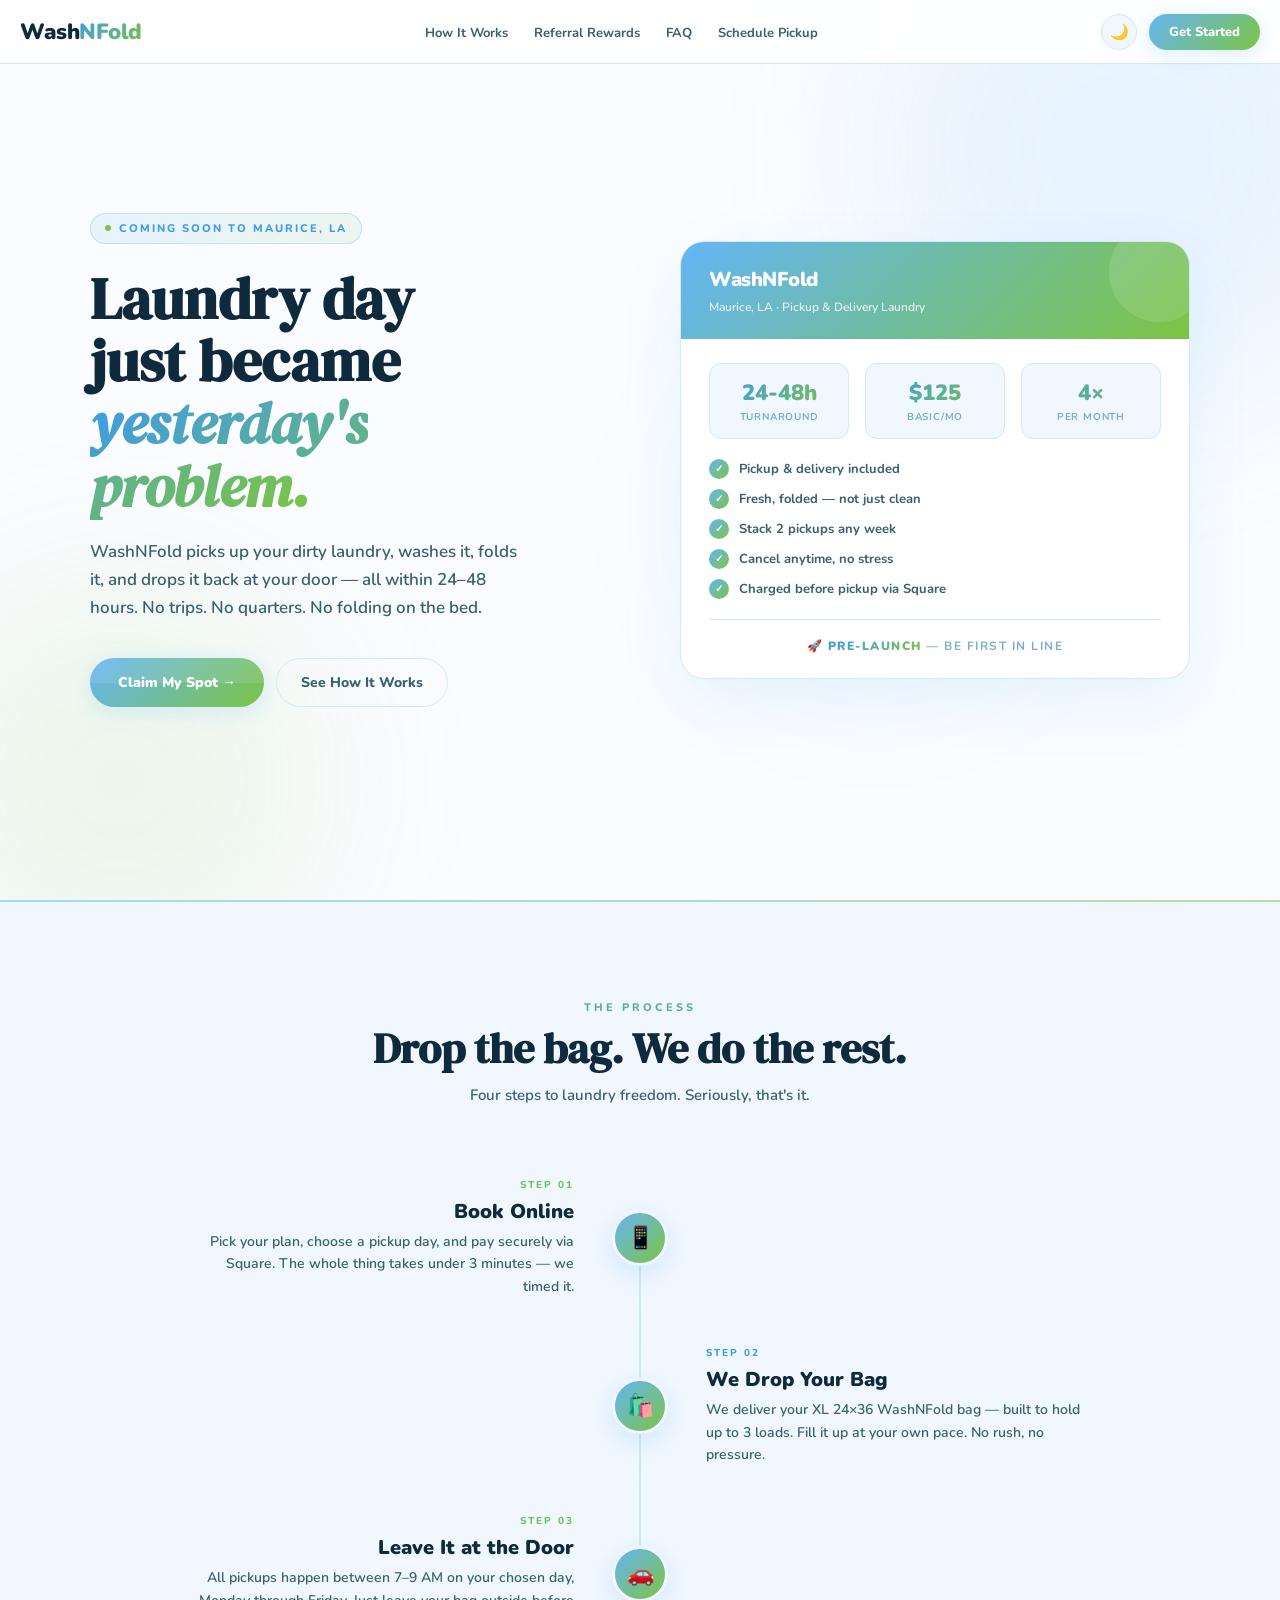
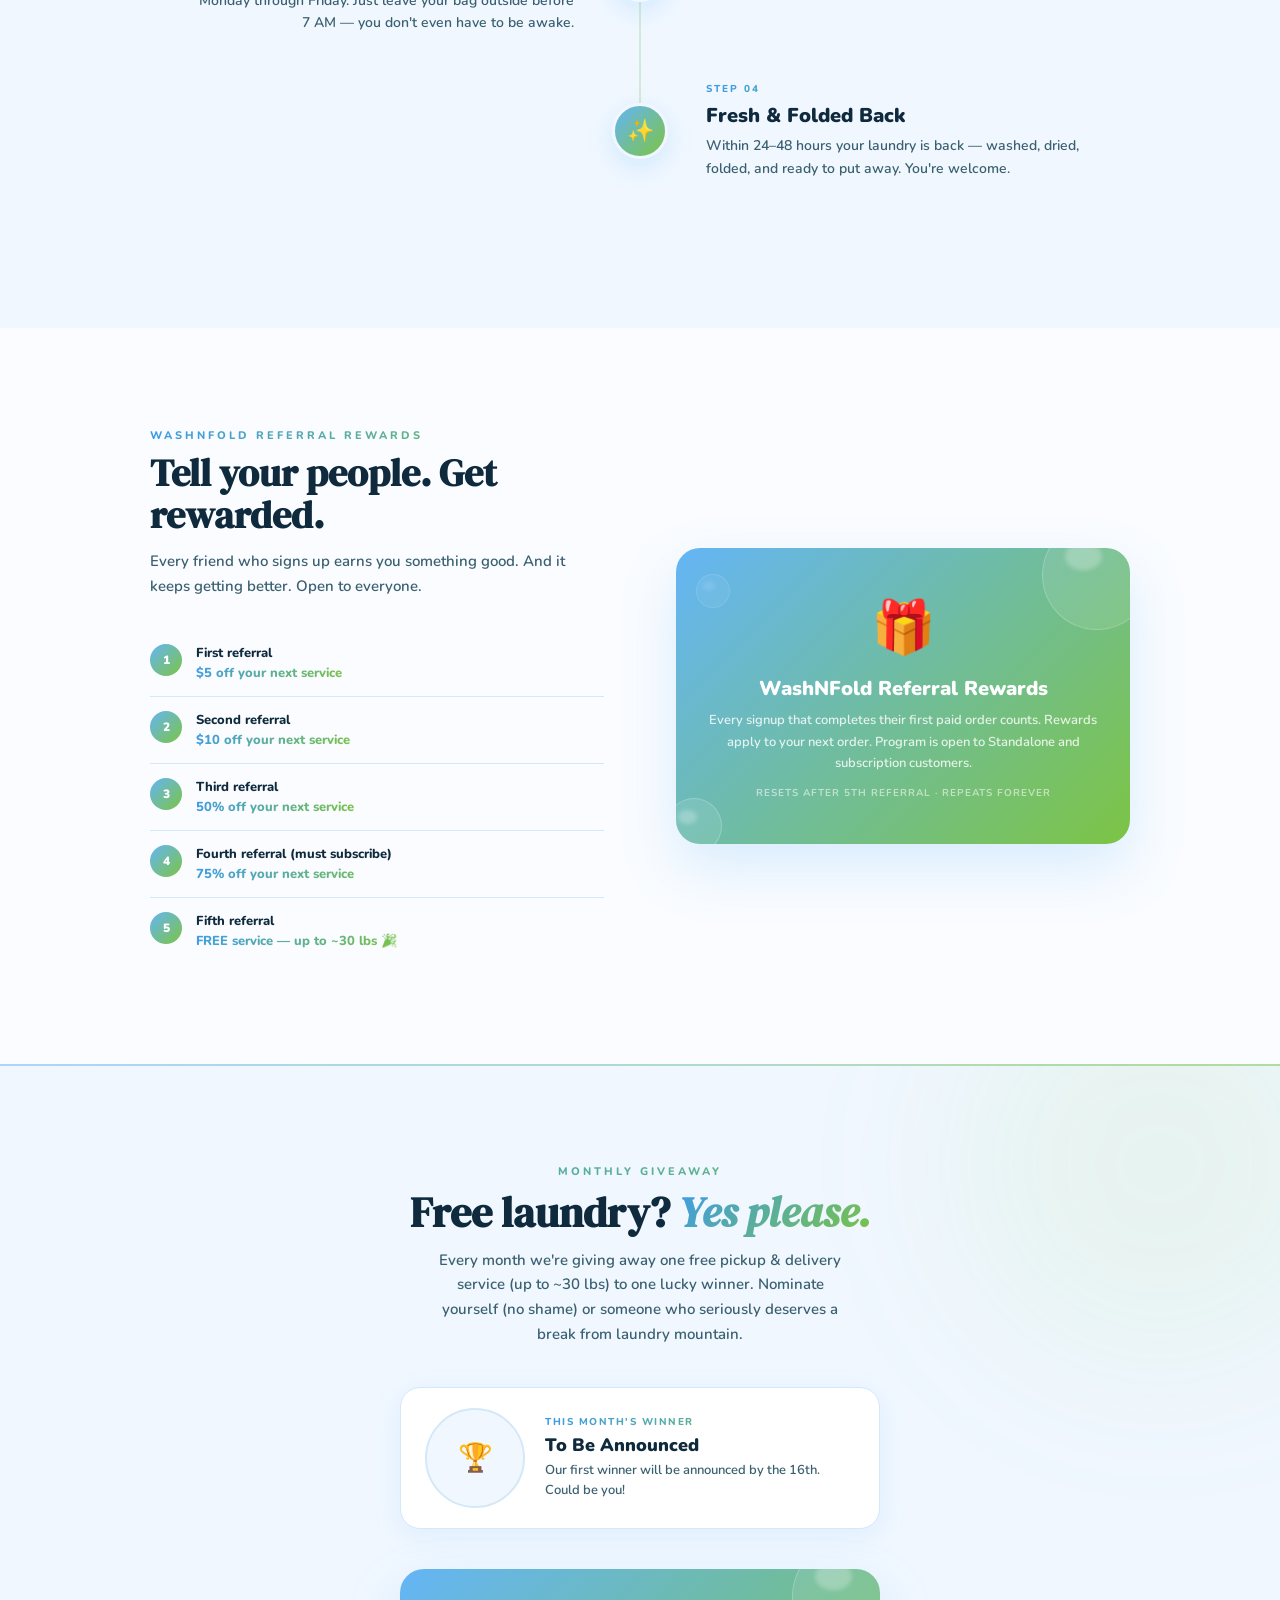
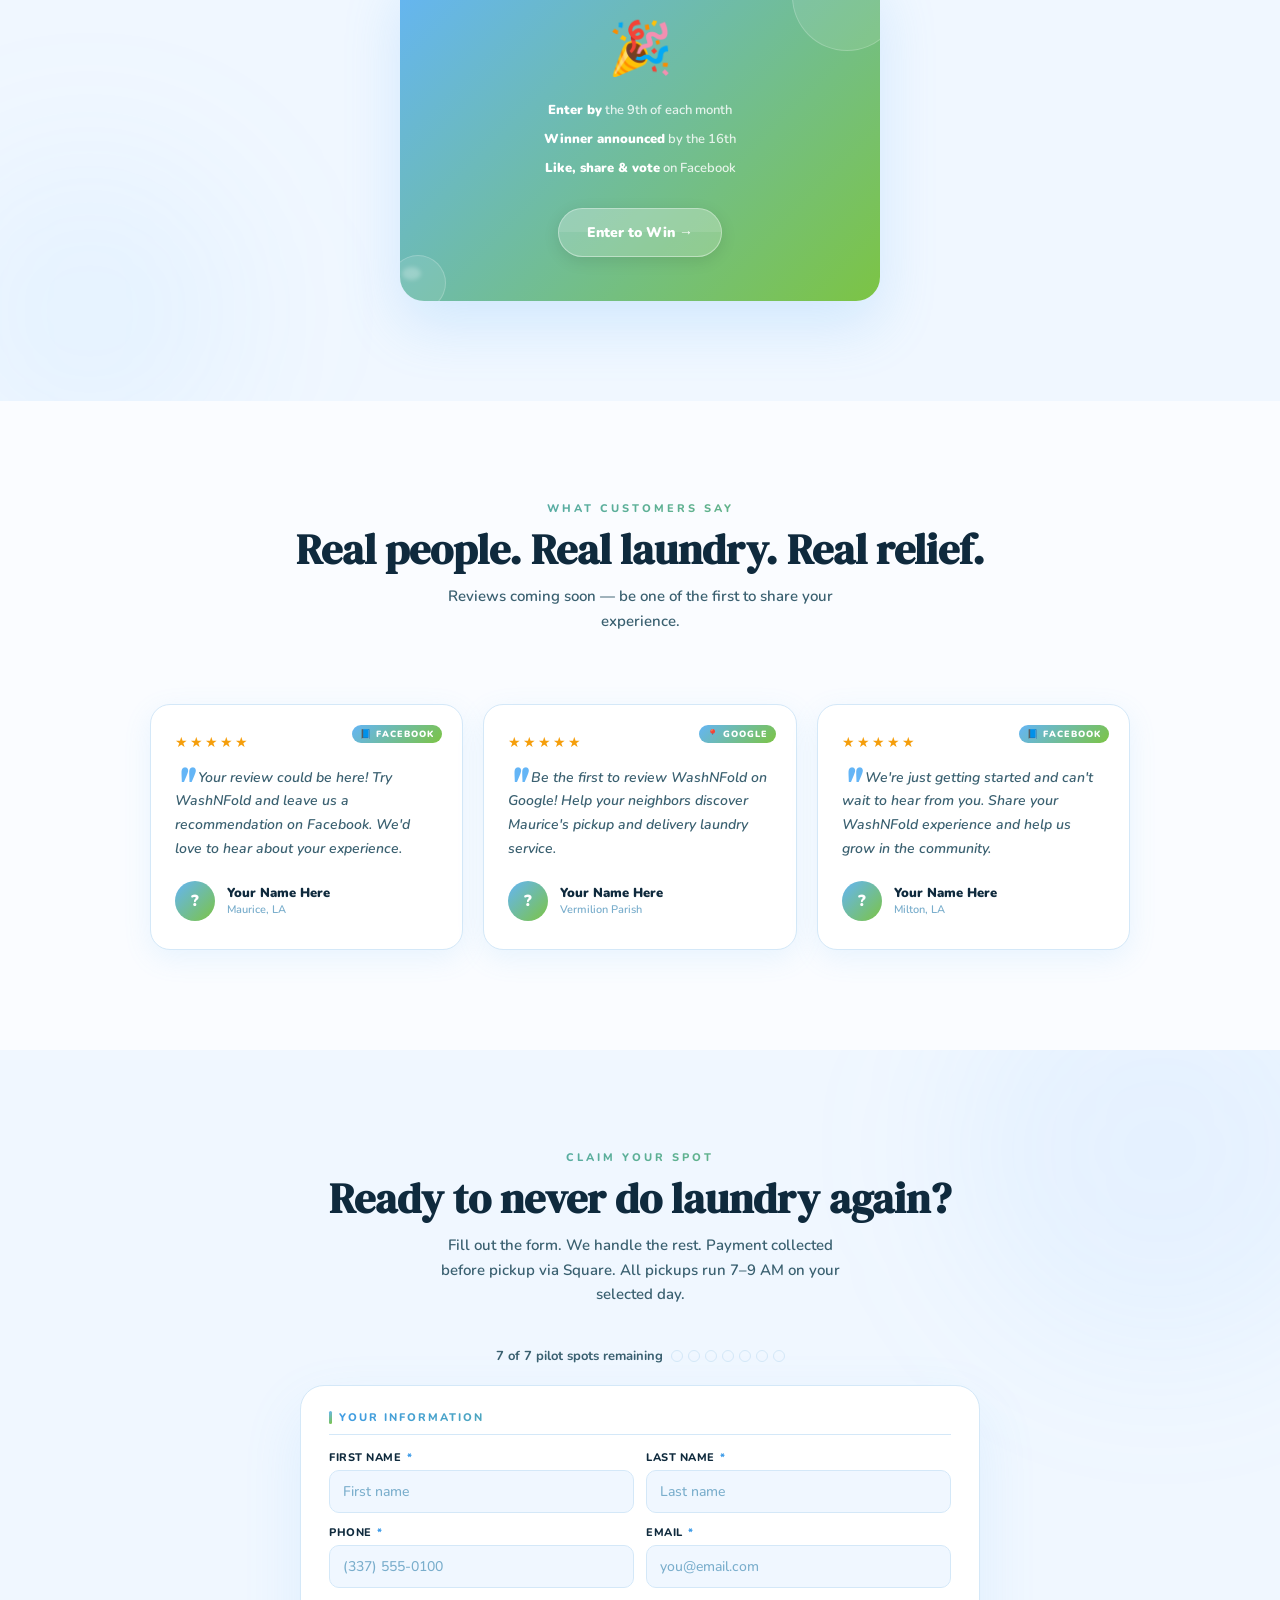
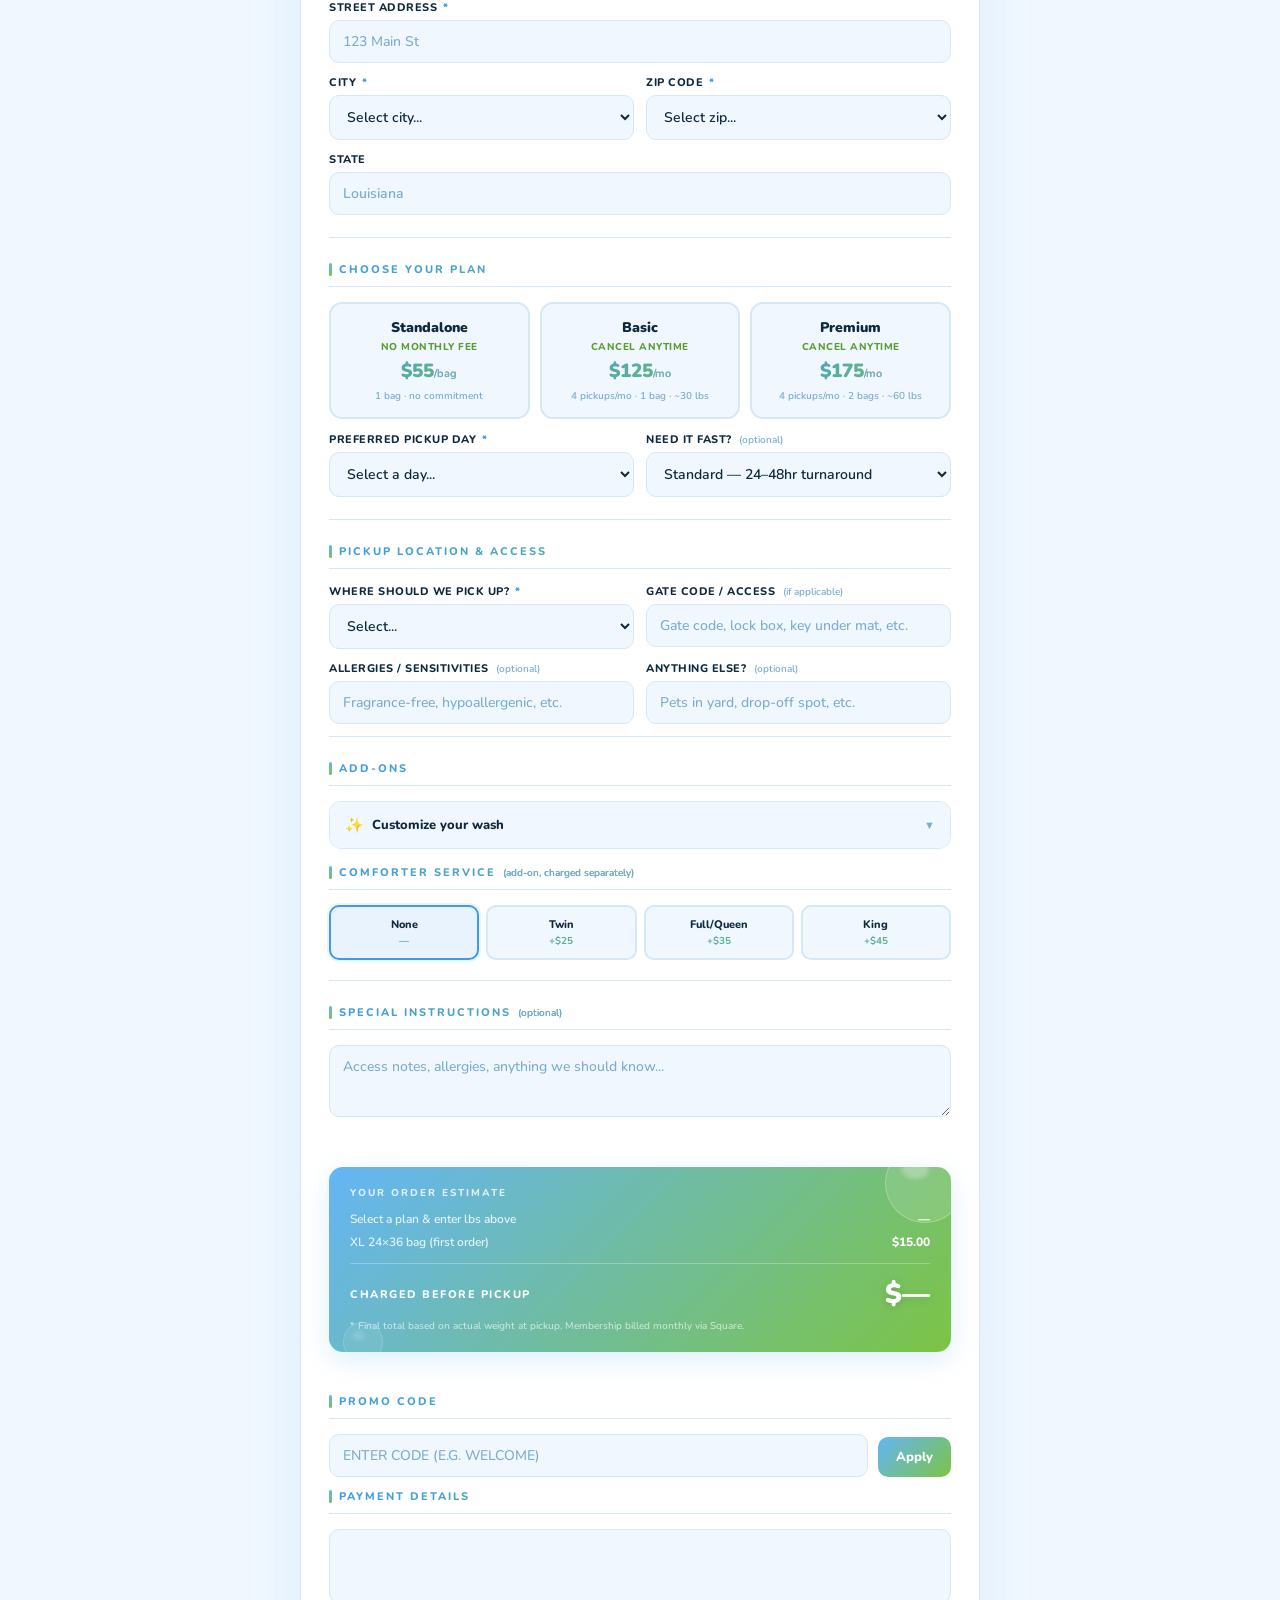
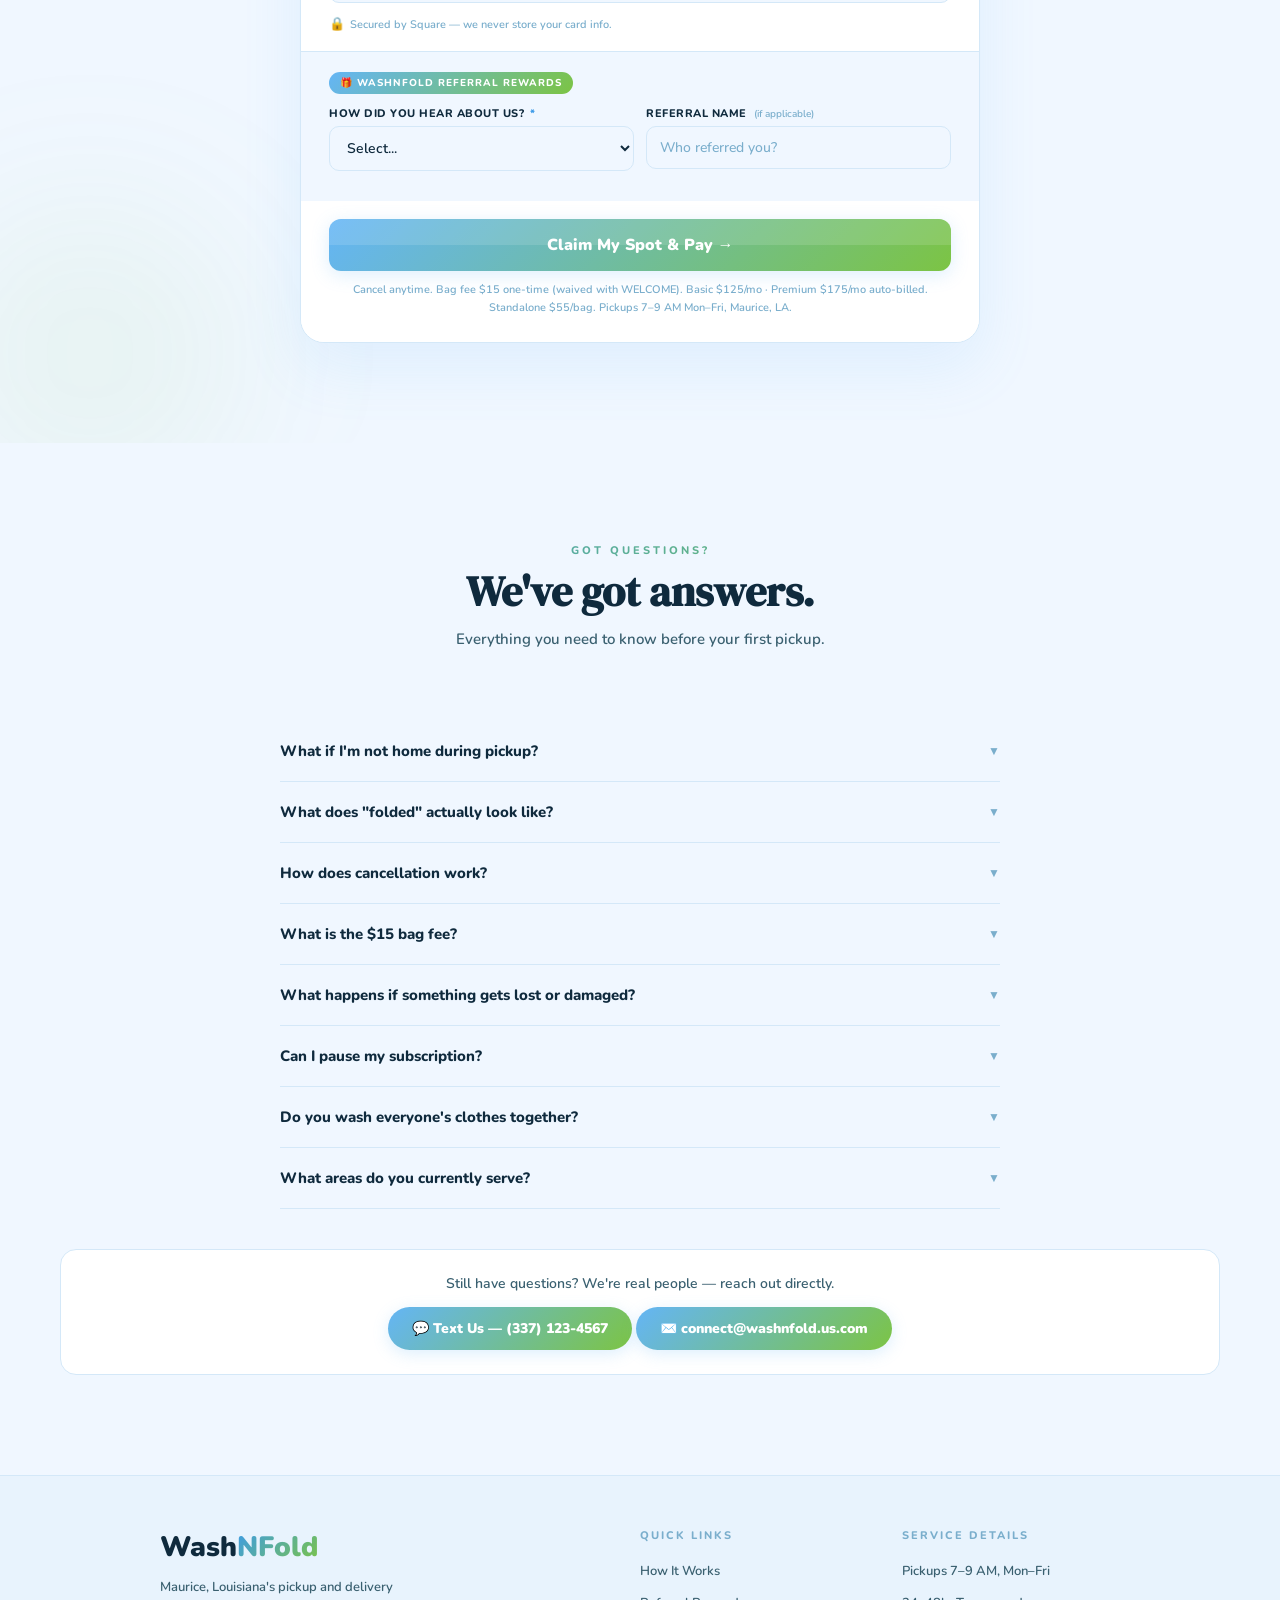
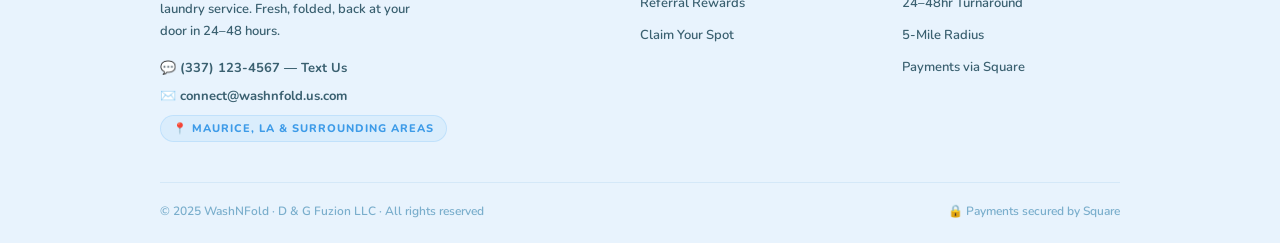
==== commit 86a092b7: "Add special instructions to homepage form, rebuild OG image Homepage form: Added "Pickup Location & " ====
--- a/index.html
+++ b/index.html
@@ -1210,6 +1210,39 @@
 
         <div class="fdiv"></div>
 
+        <!-- Pickup Location & Special Instructions -->
+        <div class="fs">
+          <div class="fs-lbl">Pickup Location &amp; Access</div>
+          <div class="frow">
+            <div class="ff">
+              <label class="fl">Where Should We Pick Up? <span class="r">*</span></label>
+              <select name="pickup_spot" required>
+                <option value="">Select...</option>
+                <option>Front Door</option>
+                <option>Side Door</option>
+                <option>Carport</option>
+                <option>Other</option>
+              </select>
+            </div>
+            <div class="ff">
+              <label class="fl">Gate Code / Access <span class="o">(if applicable)</span></label>
+              <input type="text" name="gate_code" placeholder="Gate code, lock box, key under mat, etc.">
+            </div>
+          </div>
+          <div class="frow">
+            <div class="ff">
+              <label class="fl">Allergies / Sensitivities <span class="o">(optional)</span></label>
+              <input type="text" name="allergies" placeholder="Fragrance-free, hypoallergenic, etc.">
+            </div>
+            <div class="ff">
+              <label class="fl">Anything Else? <span class="o">(optional)</span></label>
+              <input type="text" name="special_notes" placeholder="Pets in yard, drop-off spot, etc.">
+            </div>
+          </div>
+        </div>
+
+        <div class="fdiv"></div>
+
         <!-- Add-ons accordion -->
         <div class="fs" style="padding-bottom:0">
           <div class="fs-lbl">Add-Ons</div>
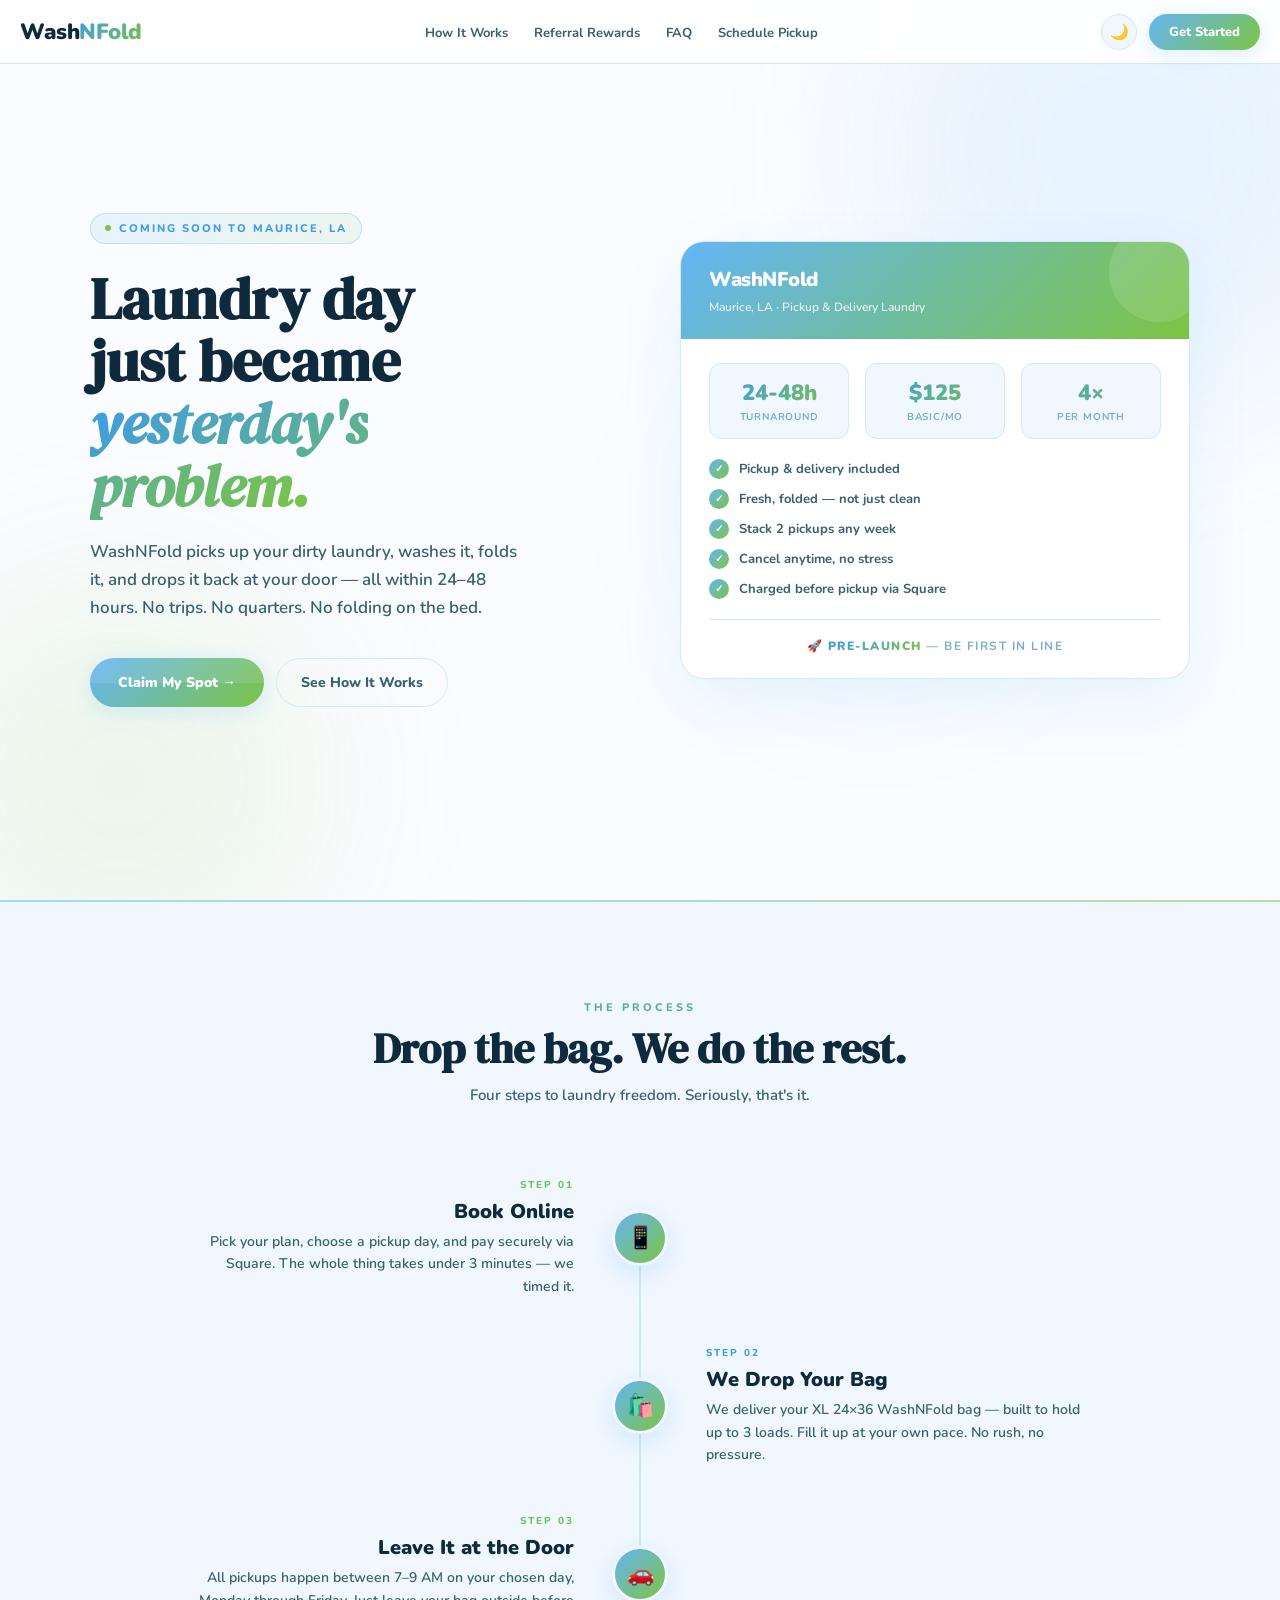
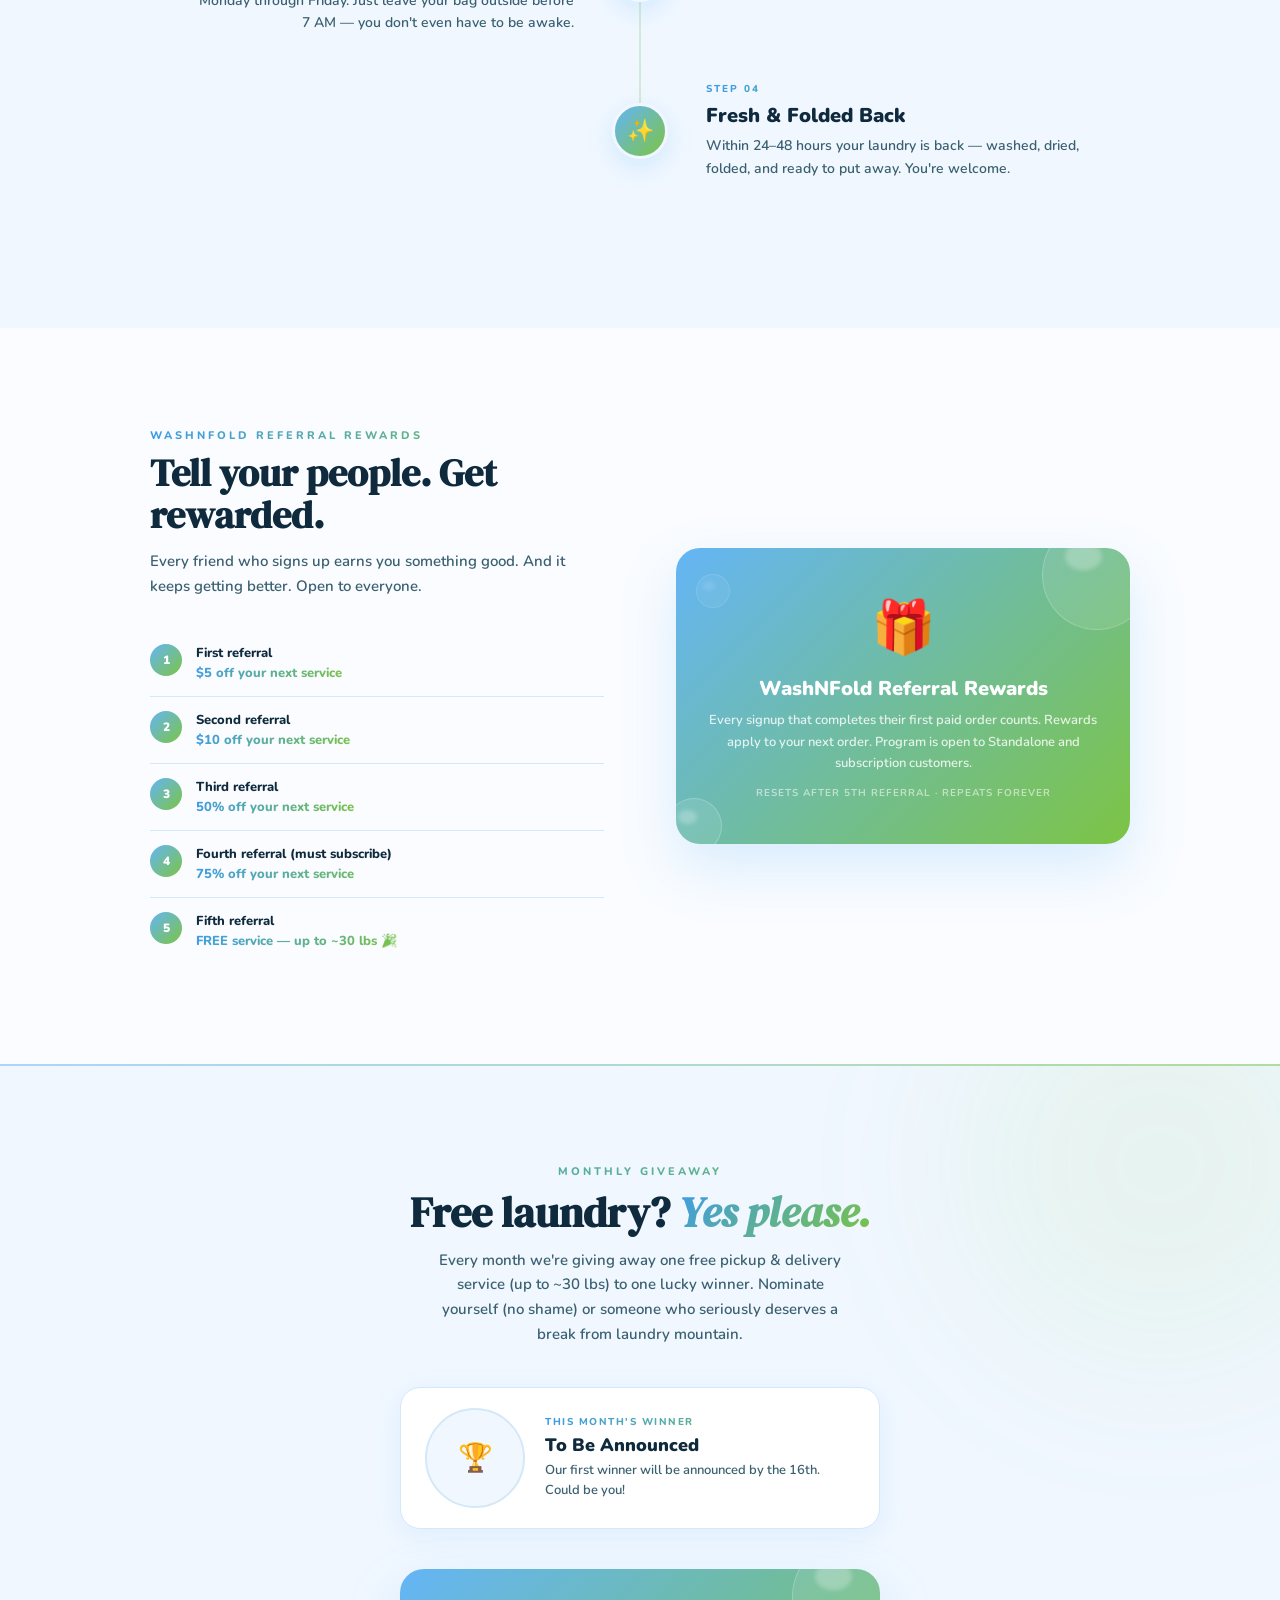
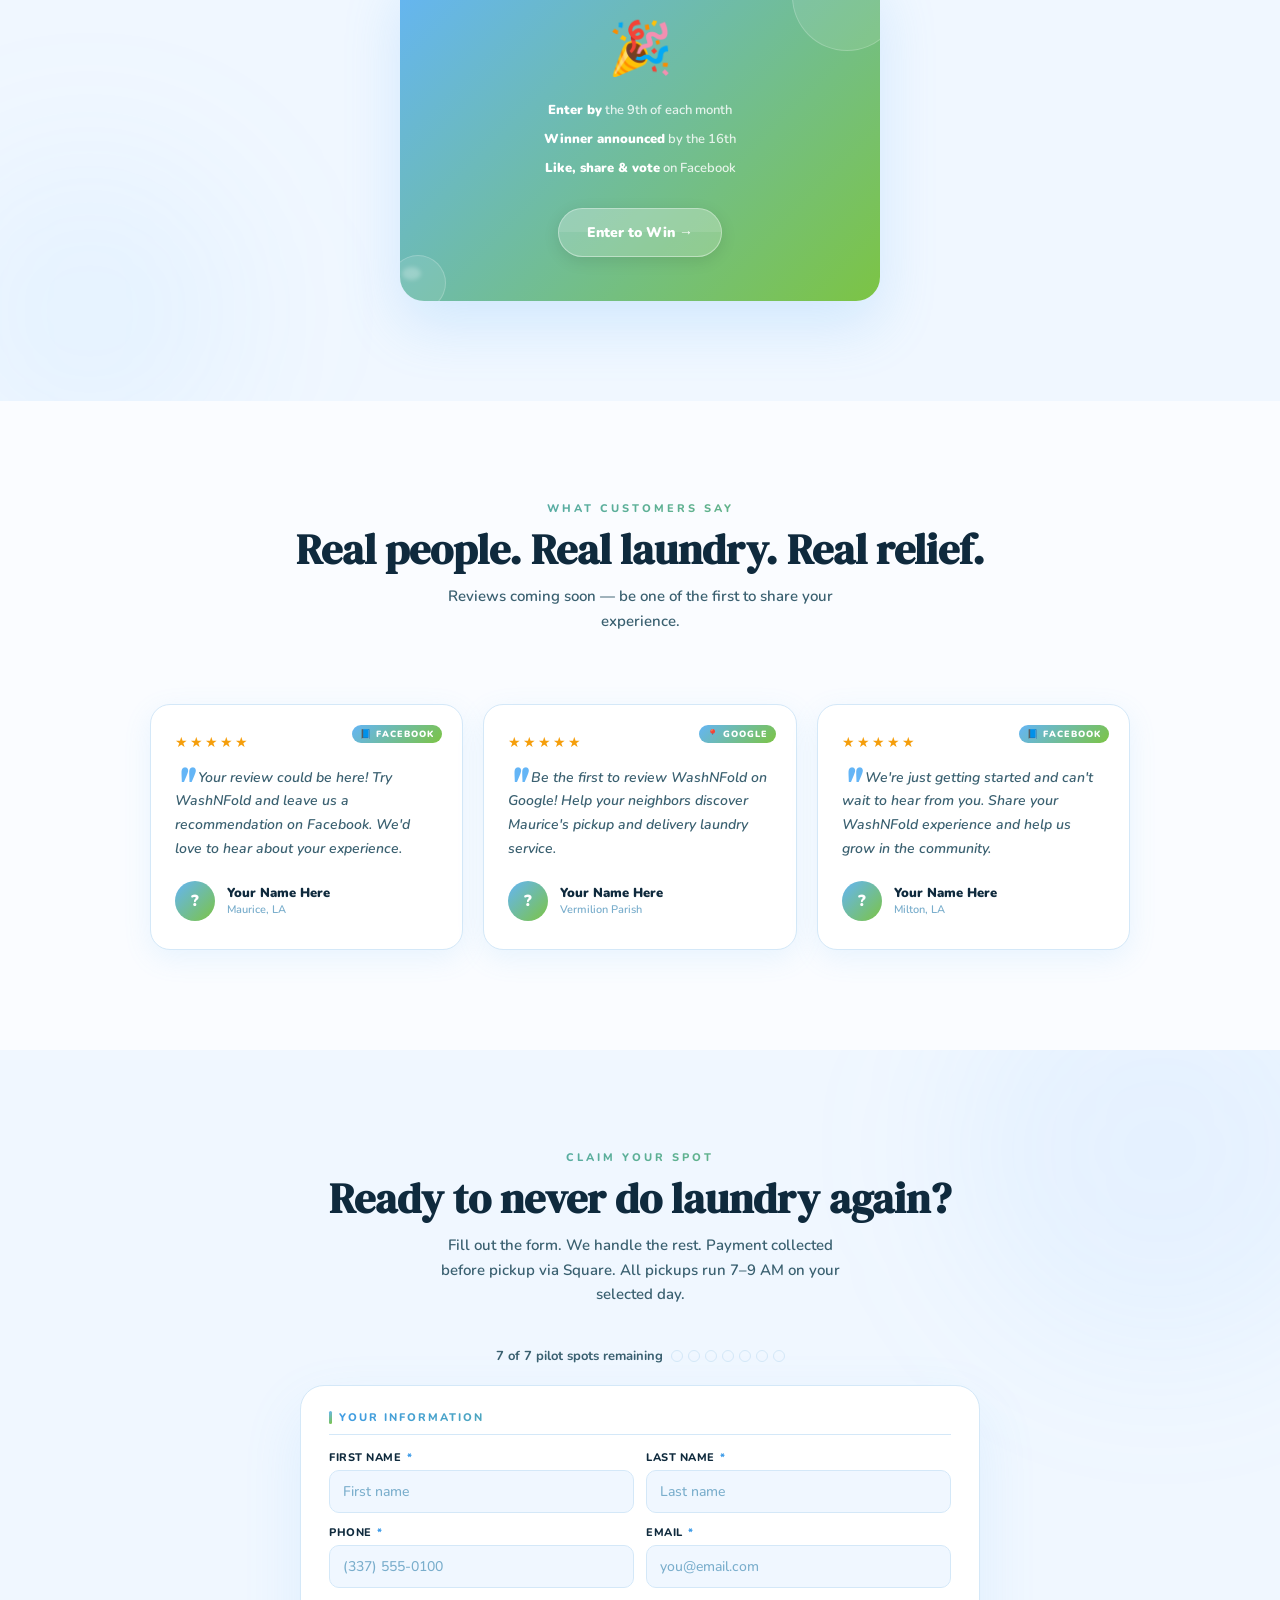
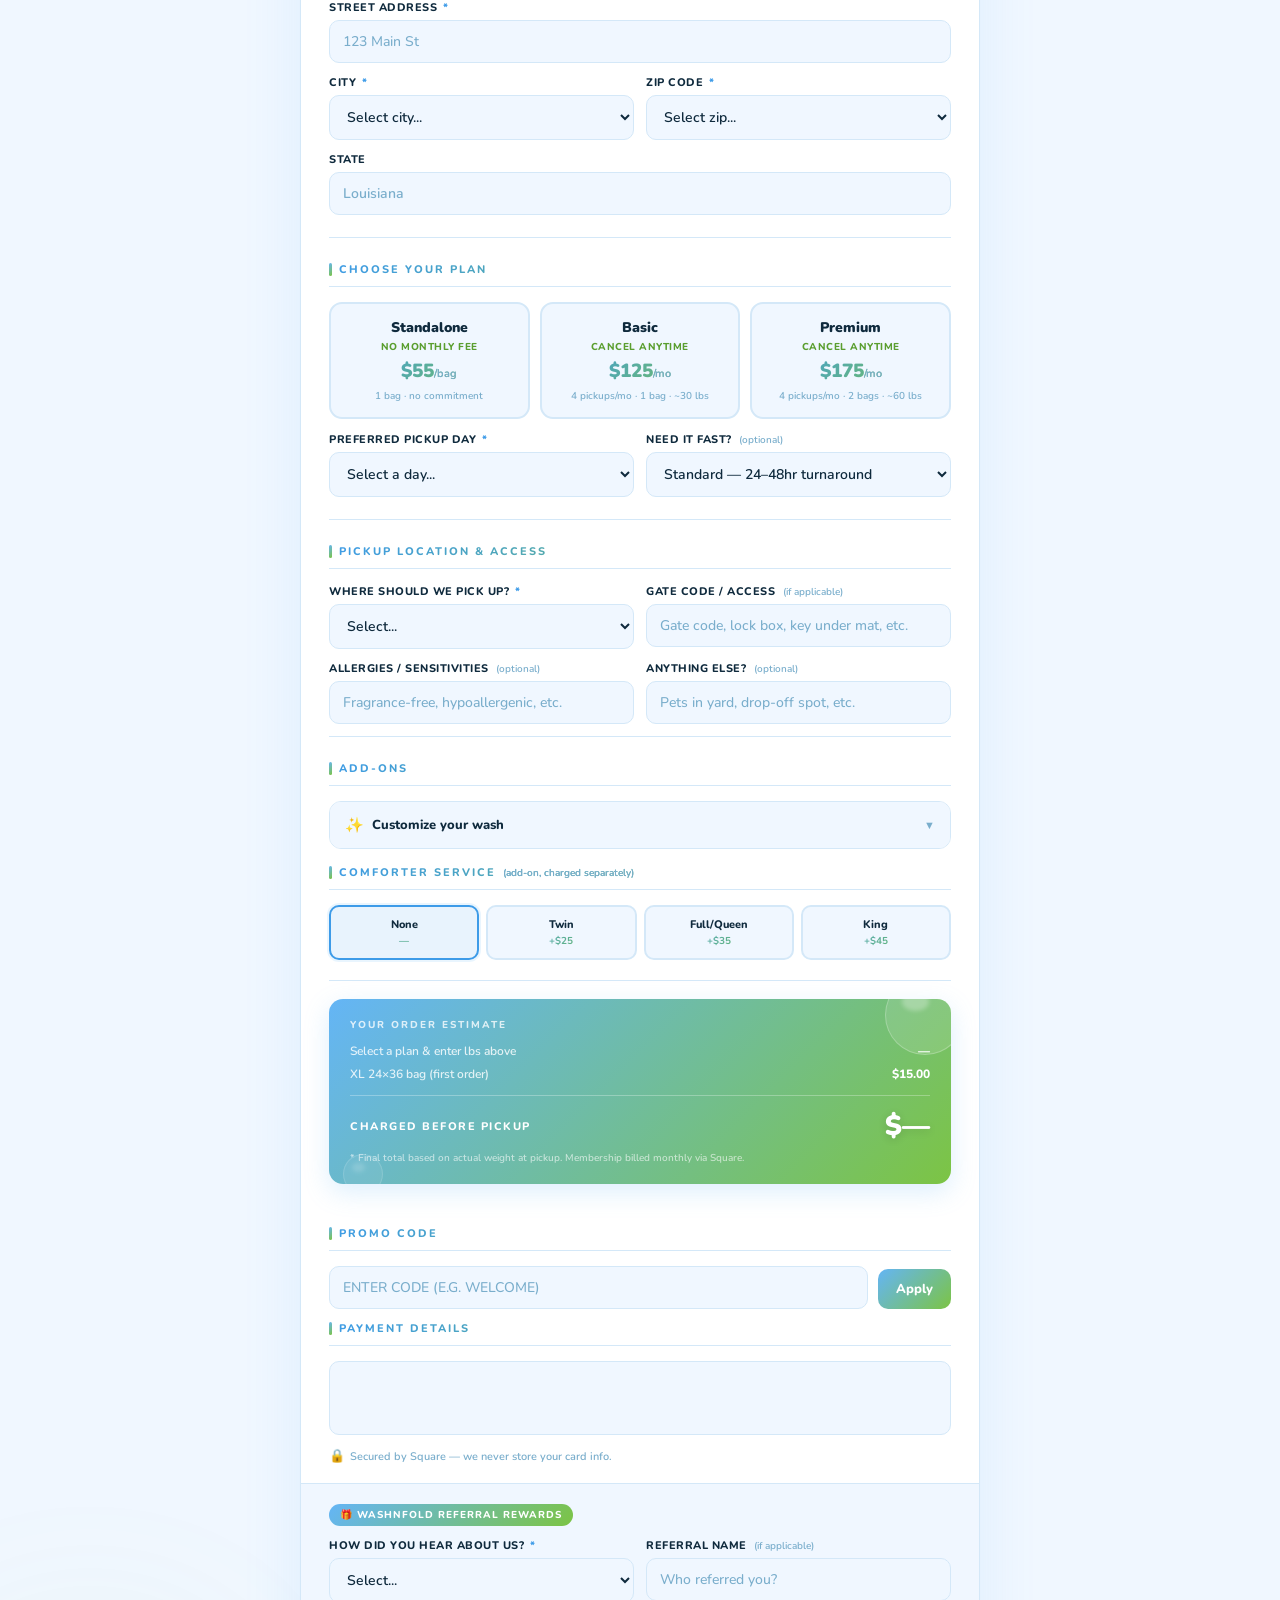
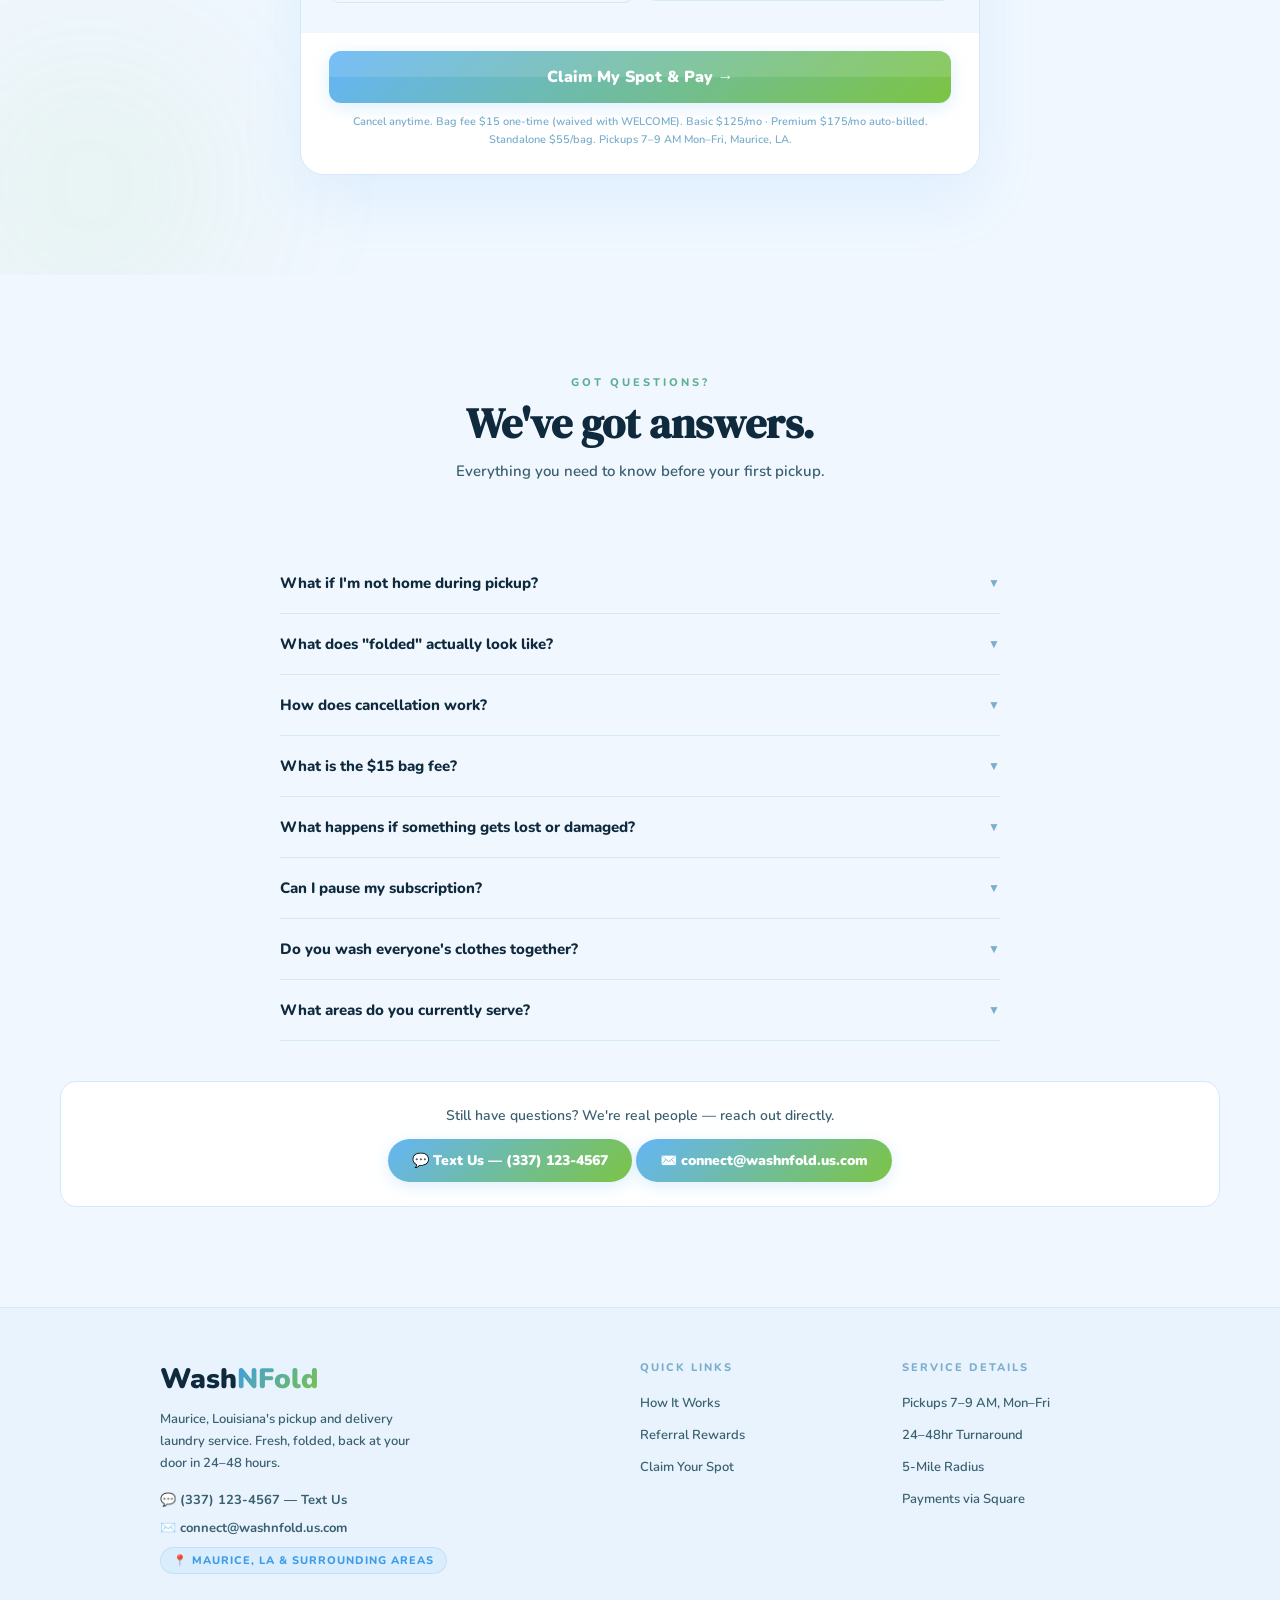
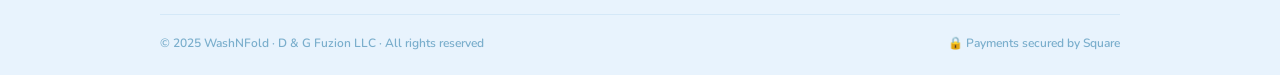
==== commit 70475e92: "Remove duplicate special instructions section Fields now live in the Pickup Location & Access sectio" ====
--- a/index.html
+++ b/index.html
@@ -1308,12 +1308,6 @@
 
         <div class="fdiv" style="margin-top:8px"></div>
 
-        <!-- Instructions -->
-        <div class="fs" style="padding-bottom:20px">
-          <div class="fs-lbl">Special Instructions <span style="background:none;-webkit-text-fill-color:var(--text3);font-weight:600;text-transform:none;font-size:10px;letter-spacing:0;">(optional)</span></div>
-          <div class="frow s"><textarea name="instructions" placeholder="Access notes, allergies, anything we should know..."></textarea></div>
-        </div>
-
         <!-- Price estimate -->
         <div class="price-est">
           <div class="pe-b peb1"></div><div class="pe-b peb2"></div>
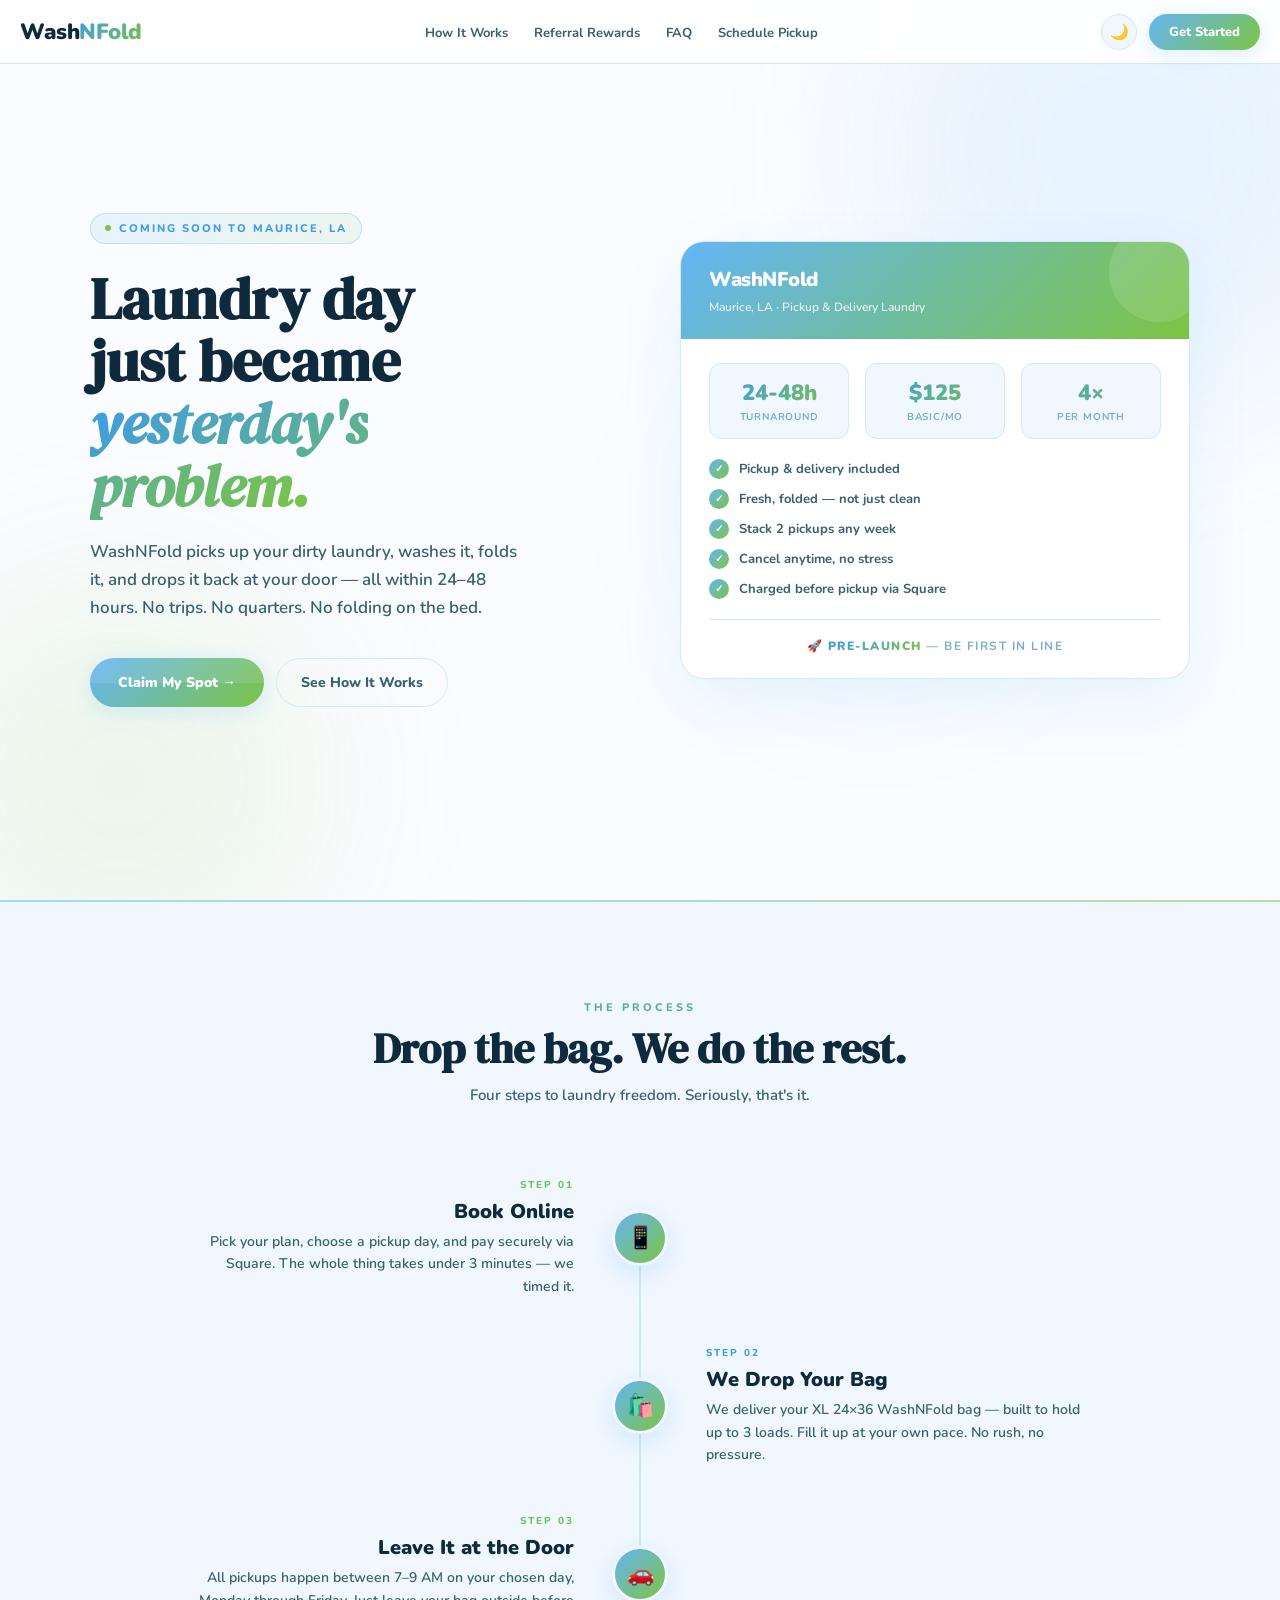
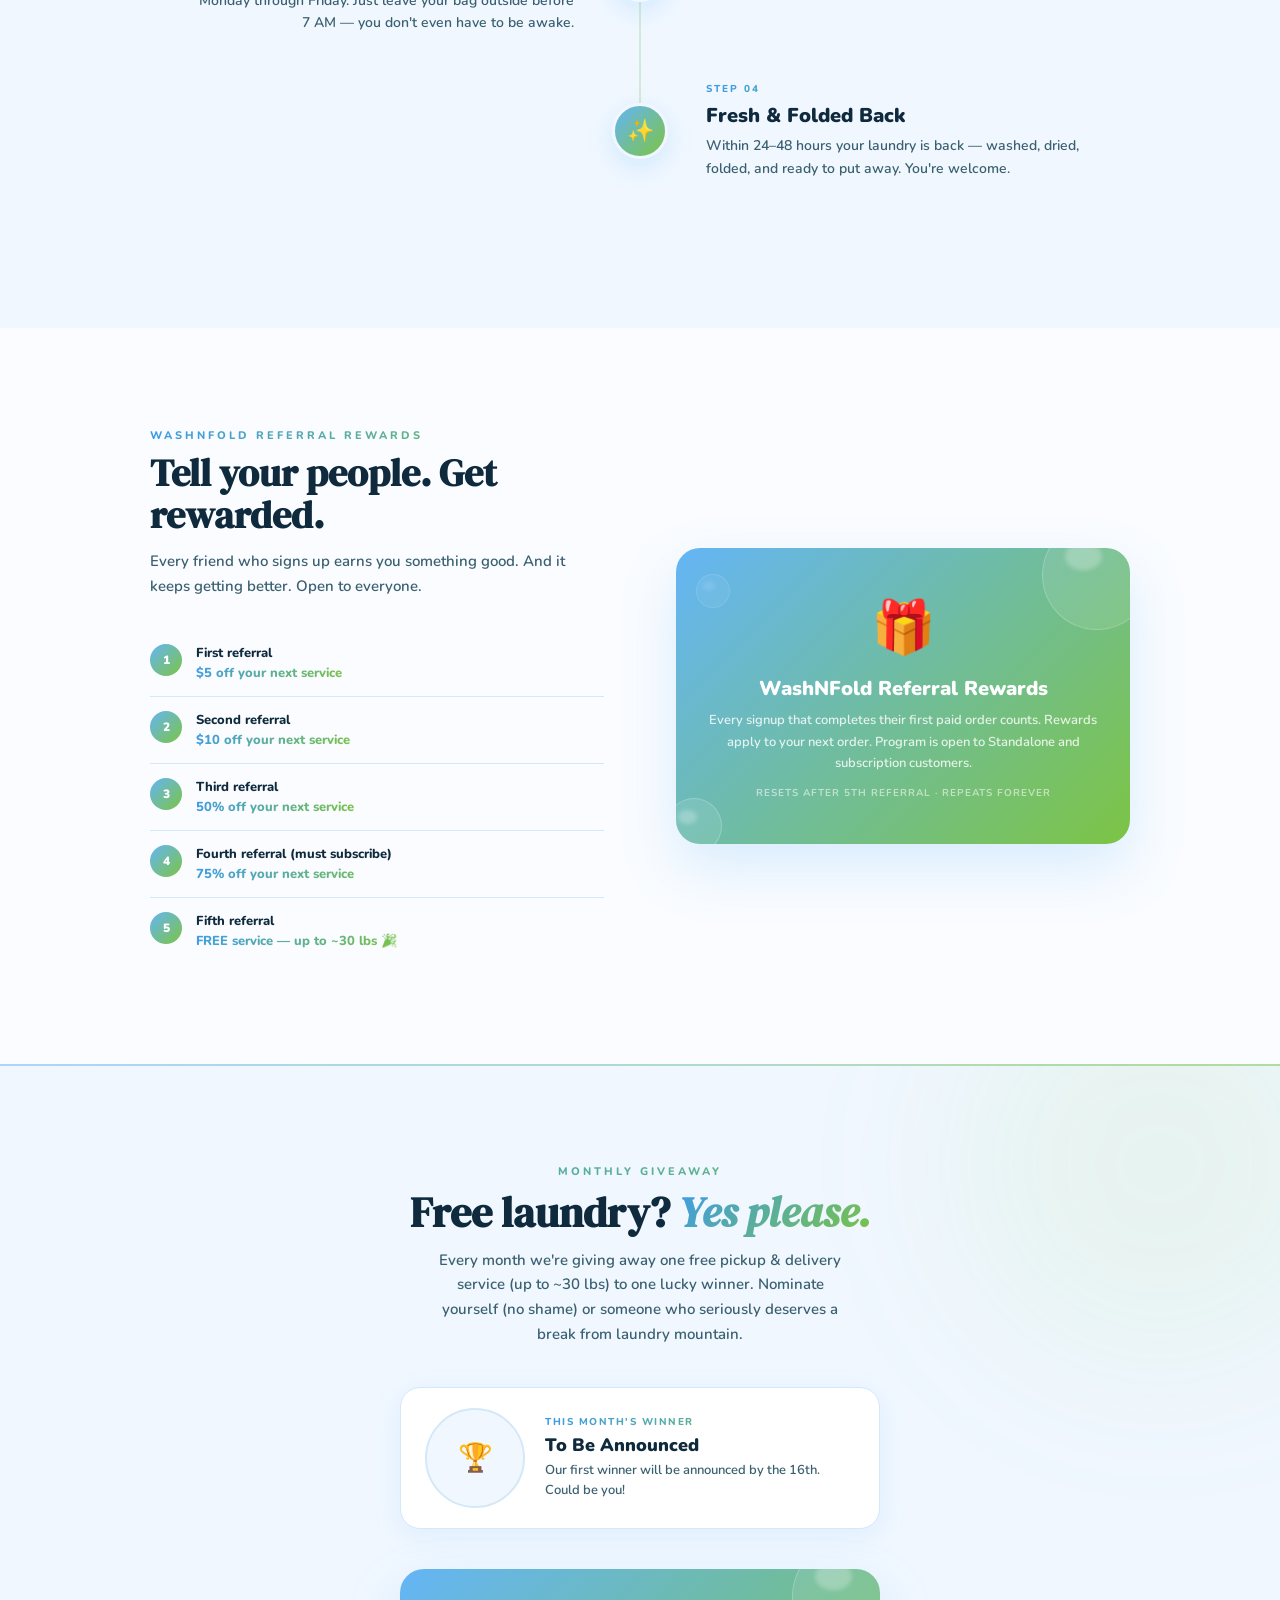
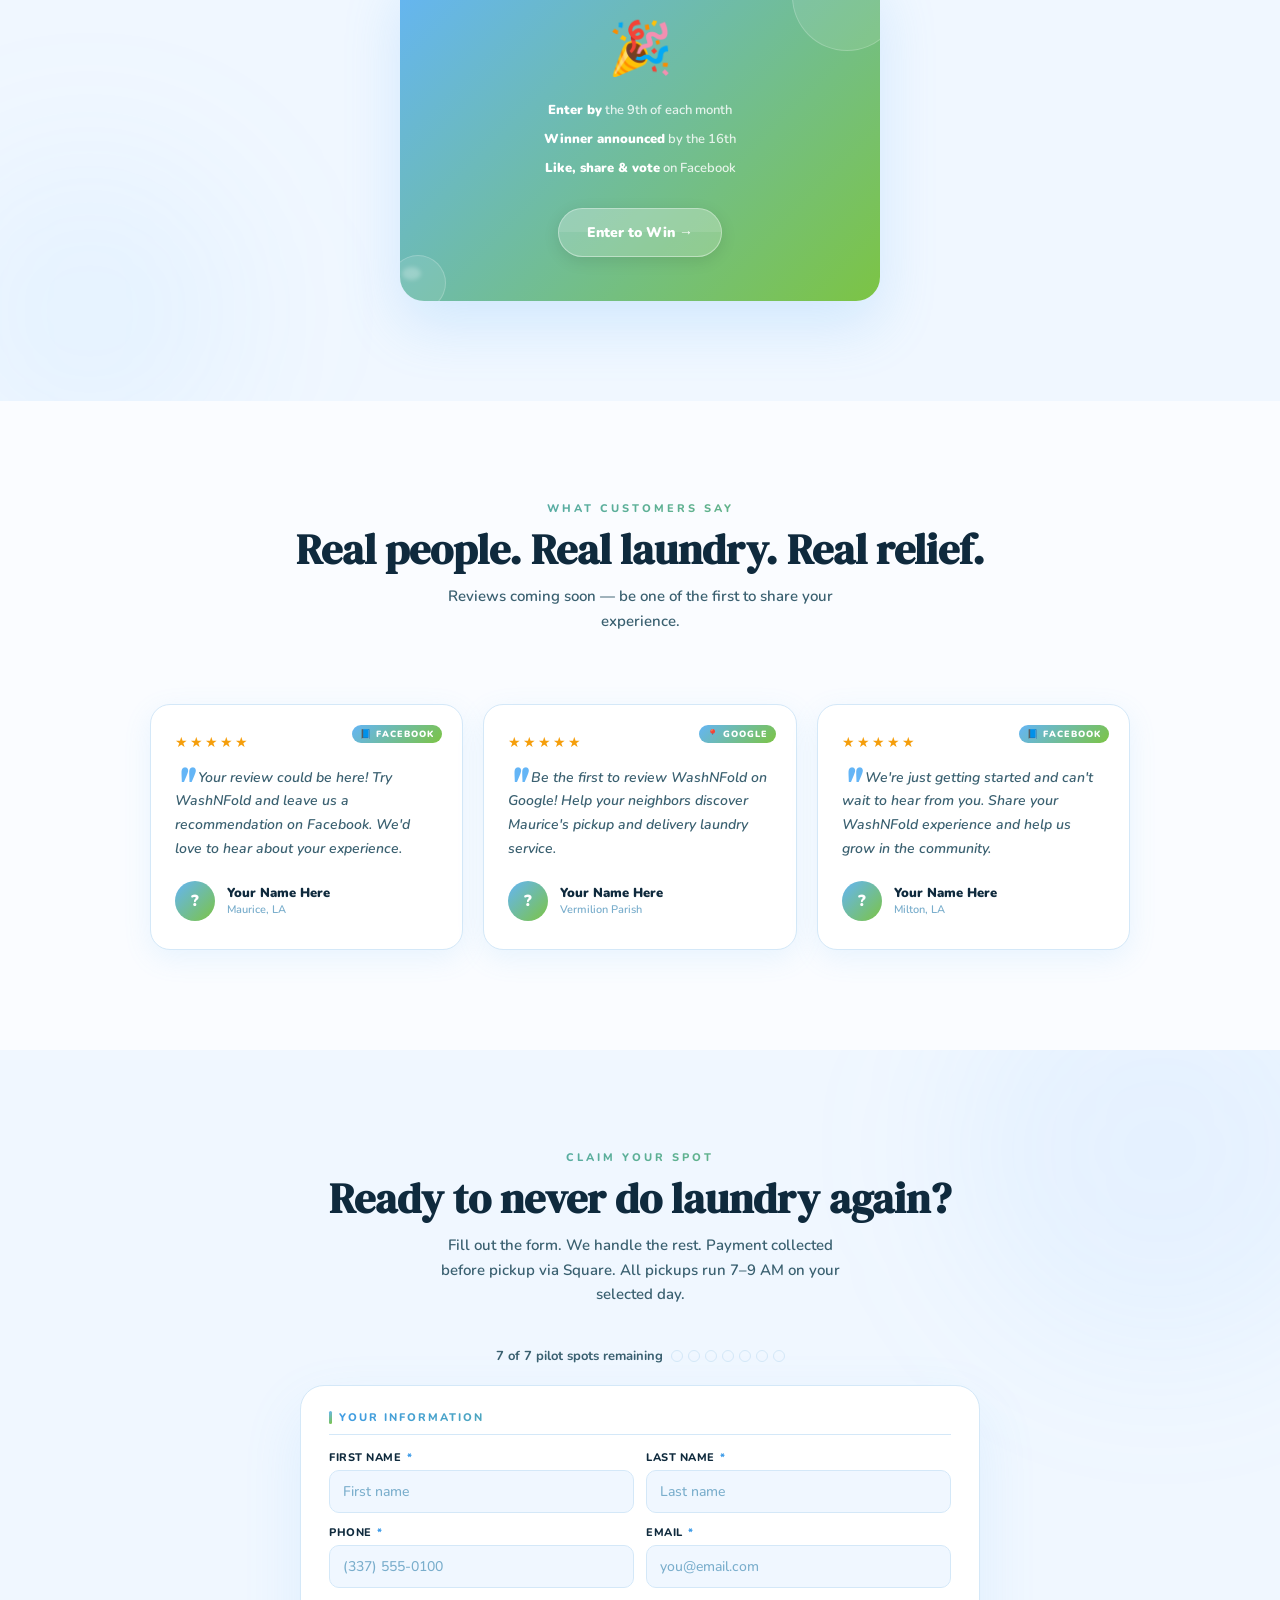
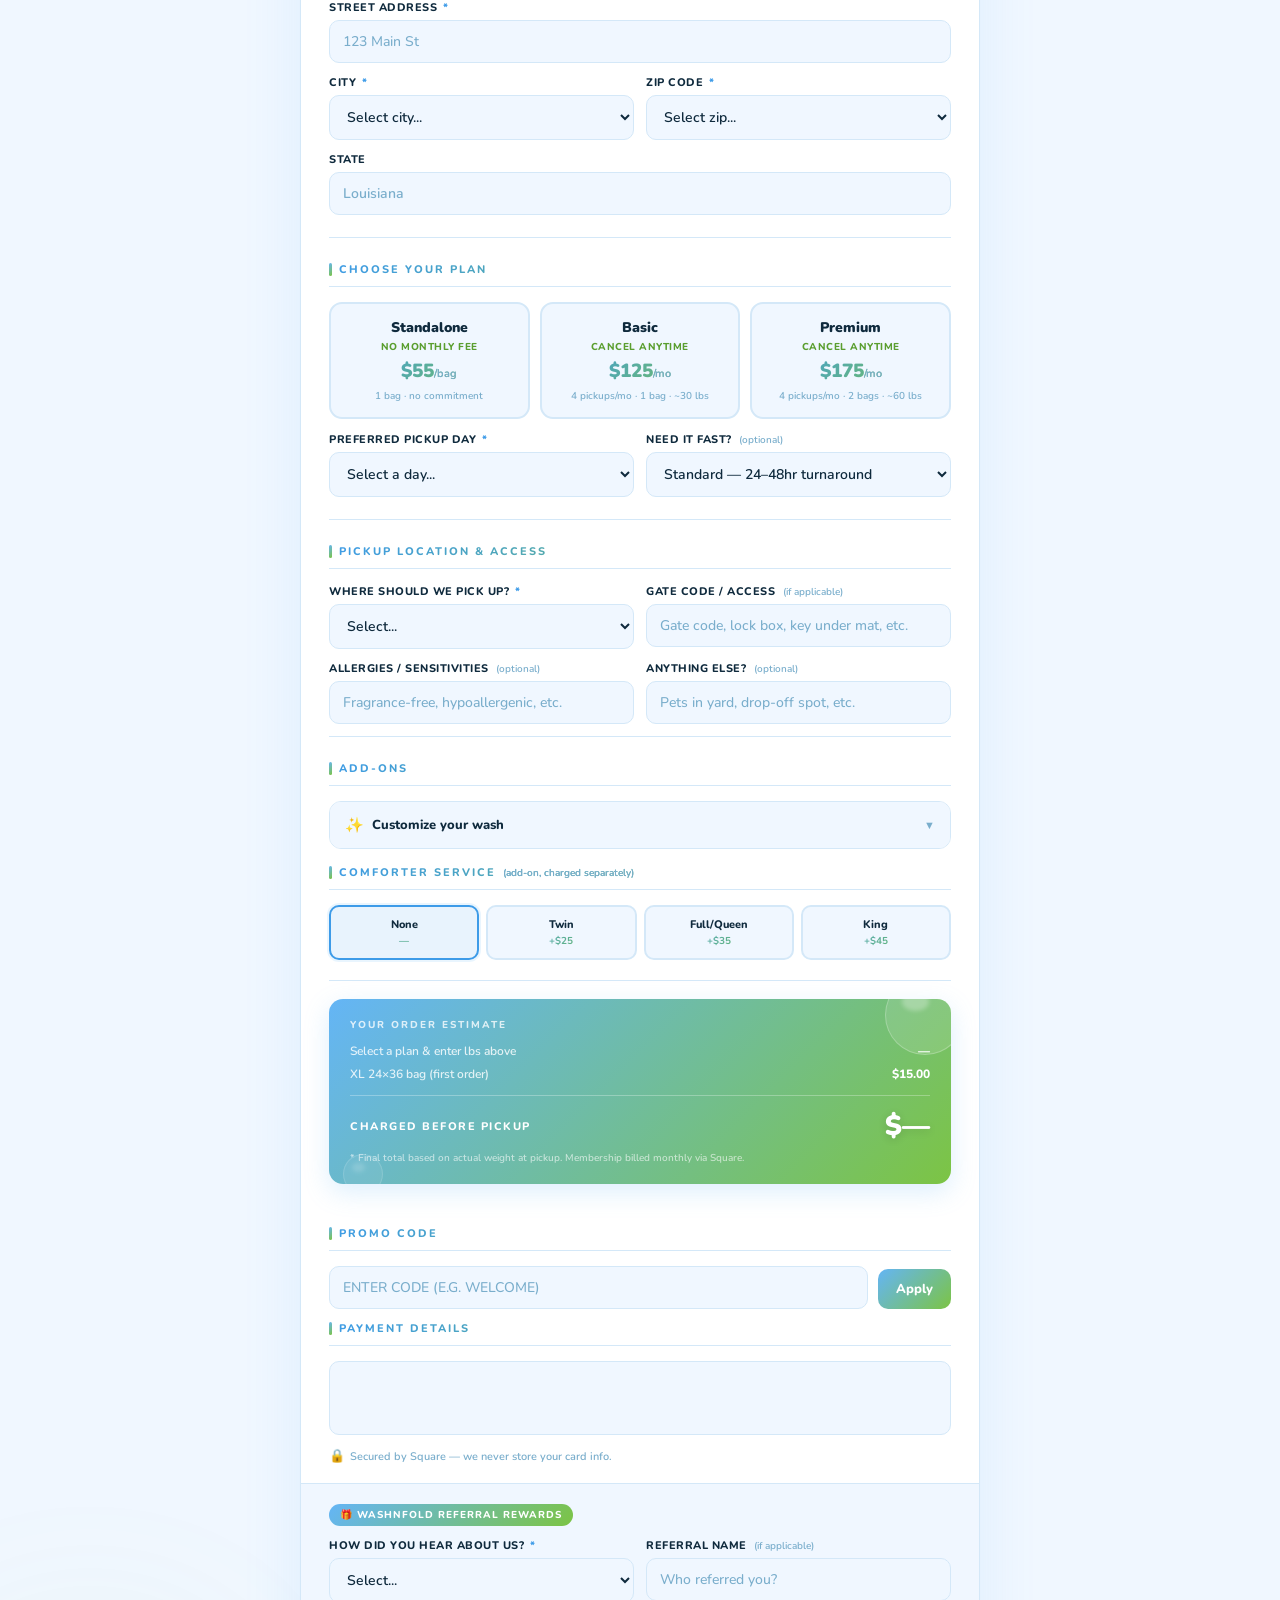
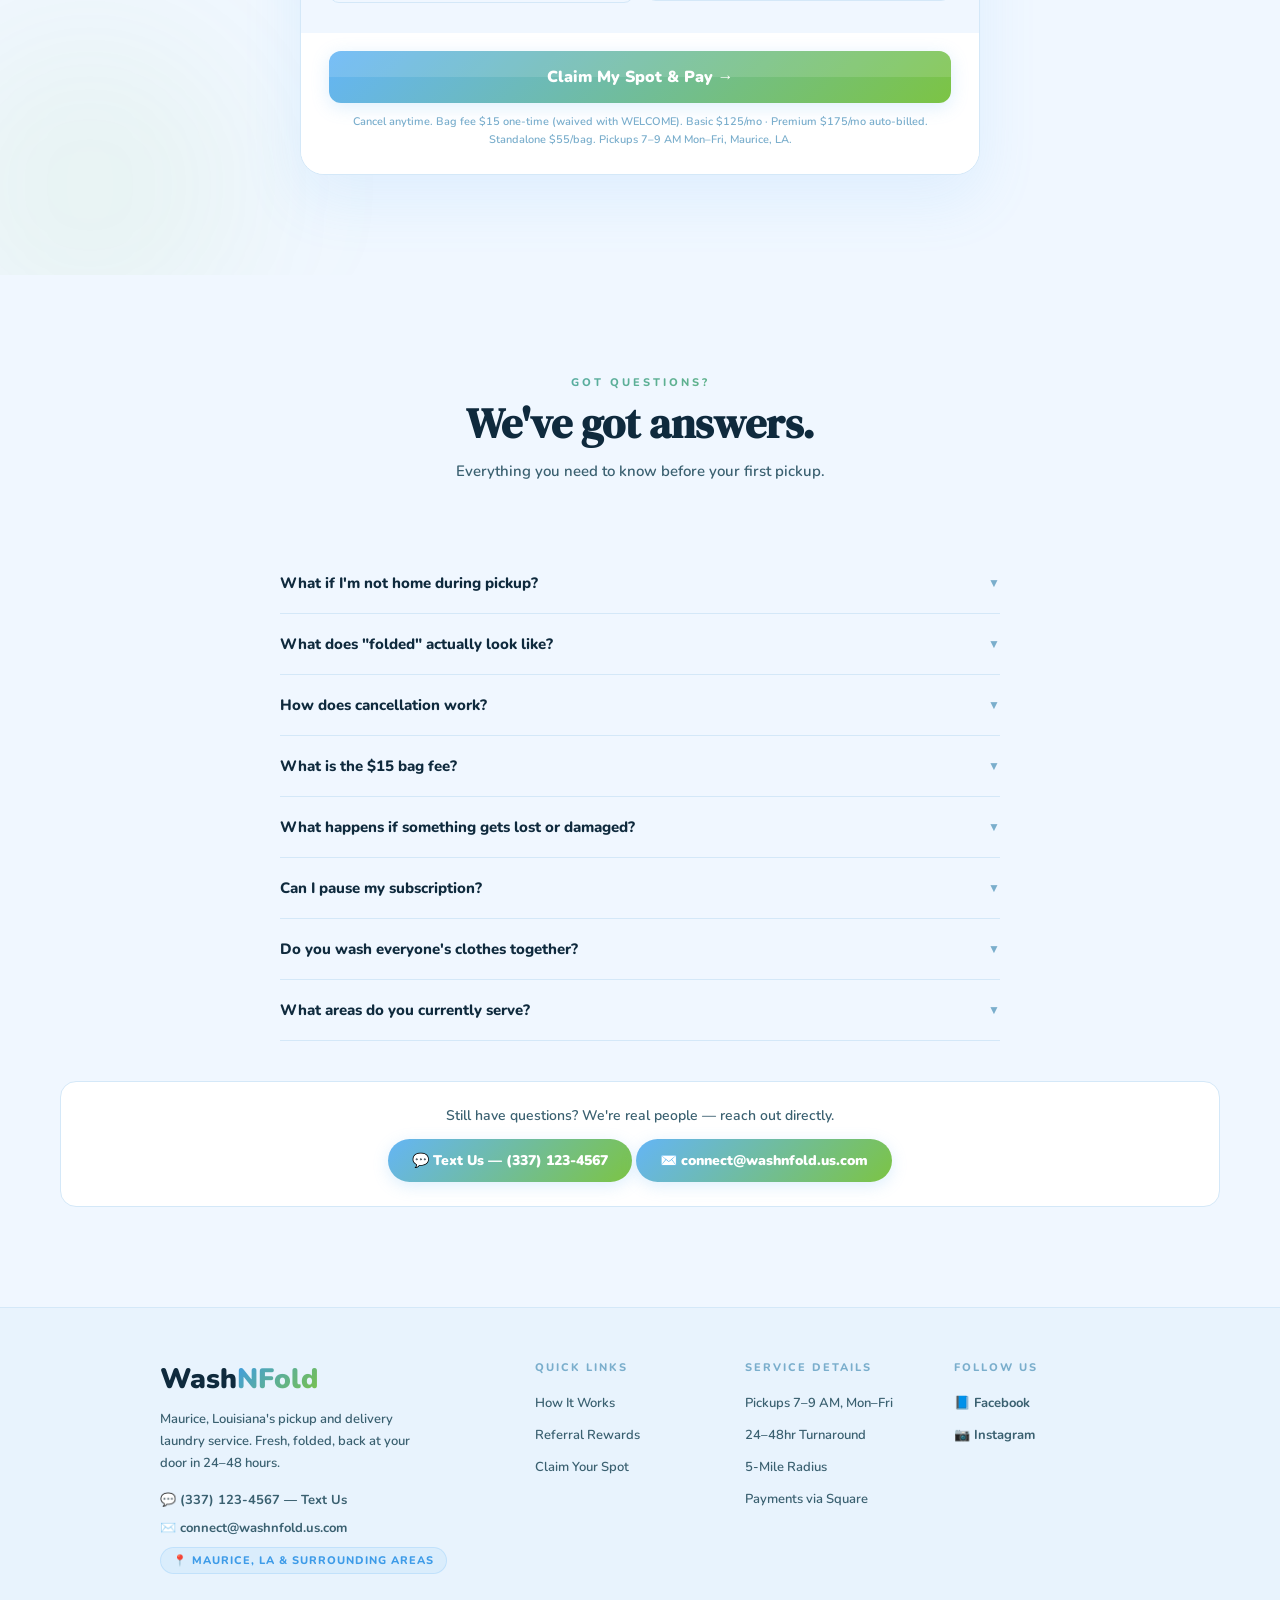
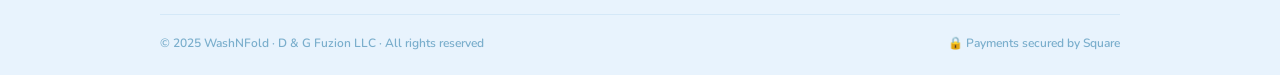
==== commit ce150657: "Add Follow Us social links (Facebook + Instagram) to footers Homepage: New "Follow Us" column in foo" ====
--- a/index.html
+++ b/index.html
@@ -66,7 +66,7 @@
         "closes": "09:00"
       },
       "sameAs": [
-        "https://www.facebook.com/washnfold",
+        "https://www.facebook.com/WashnFoldMaurice/",
         "https://www.instagram.com/washnfold"
       ],
       "founder": {
@@ -97,6 +97,8 @@
   <link rel="icon" type="image/svg+xml" href="favicon.svg">
   <link rel="apple-touch-icon" sizes="180x180" href="/apple-touch-icon.png">
   <link rel="icon" type="image/png" sizes="32x32" href="/favicon-32x32.png">
+  <link rel="manifest" href="manifest.json">
+  <meta name="theme-color" content="#64B5F6">
 
   <!-- ── PERFORMANCE ── -->
   <link rel="preconnect" href="https://fonts.googleapis.com">
@@ -612,7 +614,7 @@
 
     /* ─── FOOTER ─── */
     footer { background: var(--bg3); border-top: 1px solid var(--border); padding: 52px 60px 28px; }
-    .foot-top { max-width: 960px; margin: 0 auto; display: grid; grid-template-columns: 2fr 1fr 1fr; gap: 44px; margin-bottom: 40px; }
+    .foot-top { max-width: 960px; margin: 0 auto; display: grid; grid-template-columns: 2fr 1fr 1fr 1fr; gap: 44px; margin-bottom: 40px; }
     .foot-logo { font-size: 28px; font-weight: 900; margin-bottom: 10px; text-decoration: none; display: block; }
     .foot-logo .w { color: var(--text); }
     .foot-logo .n { background: var(--grad-text); -webkit-background-clip: text; -webkit-text-fill-color: transparent; background-clip: text; }
@@ -622,6 +624,9 @@
     .foot-links { list-style: none; display: flex; flex-direction: column; gap: 10px; }
     .foot-links a { color: var(--text2); text-decoration: none; font-size: 13px; font-weight: 600; transition: color 0.2s; }
     .foot-links a:hover { color: var(--blue-mid); }
+    .foot-social { list-style: none; display: flex; flex-direction: column; gap: 10px; }
+    .foot-social a { display: inline-flex; align-items: center; gap: 8px; color: var(--text2); text-decoration: none; font-size: 13px; font-weight: 700; transition: all 0.2s; }
+    .foot-social a:hover { color: var(--blue-mid); transform: translateX(2px); }
     .foot-hr { height: 1px; background: var(--border); margin: 0 auto 20px; max-width: 960px; }
     .foot-bottom { max-width: 960px; margin: 0 auto; display: flex; justify-content: space-between; align-items: center; flex-wrap: wrap; gap: 10px; }
     .foot-copy { color: var(--text3); font-size: 12px; font-weight: 600; }
@@ -1487,6 +1492,13 @@
         <li><a href="#booking">Payments via Square</a></li>
       </ul>
     </div>
+    <div>
+      <div class="foot-col-t">Follow Us</div>
+      <ul class="foot-social">
+        <li><a href="https://www.facebook.com/WashnFoldMaurice/" target="_blank" rel="noopener">📘 Facebook</a></li>
+        <li><a href="https://www.instagram.com/washnfold" target="_blank" rel="noopener">📷 Instagram</a></li>
+      </ul>
+    </div>
   </div>
   <div class="foot-hr"></div>
   <div class="foot-bottom">
@@ -1807,6 +1819,8 @@
 
   initCapacity();
 
+  // ── PWA SERVICE WORKER ──
+  if('serviceWorker' in navigator) navigator.serviceWorker.register('/sw.js').catch(function(){});
 </script>
 </body>
 </html>
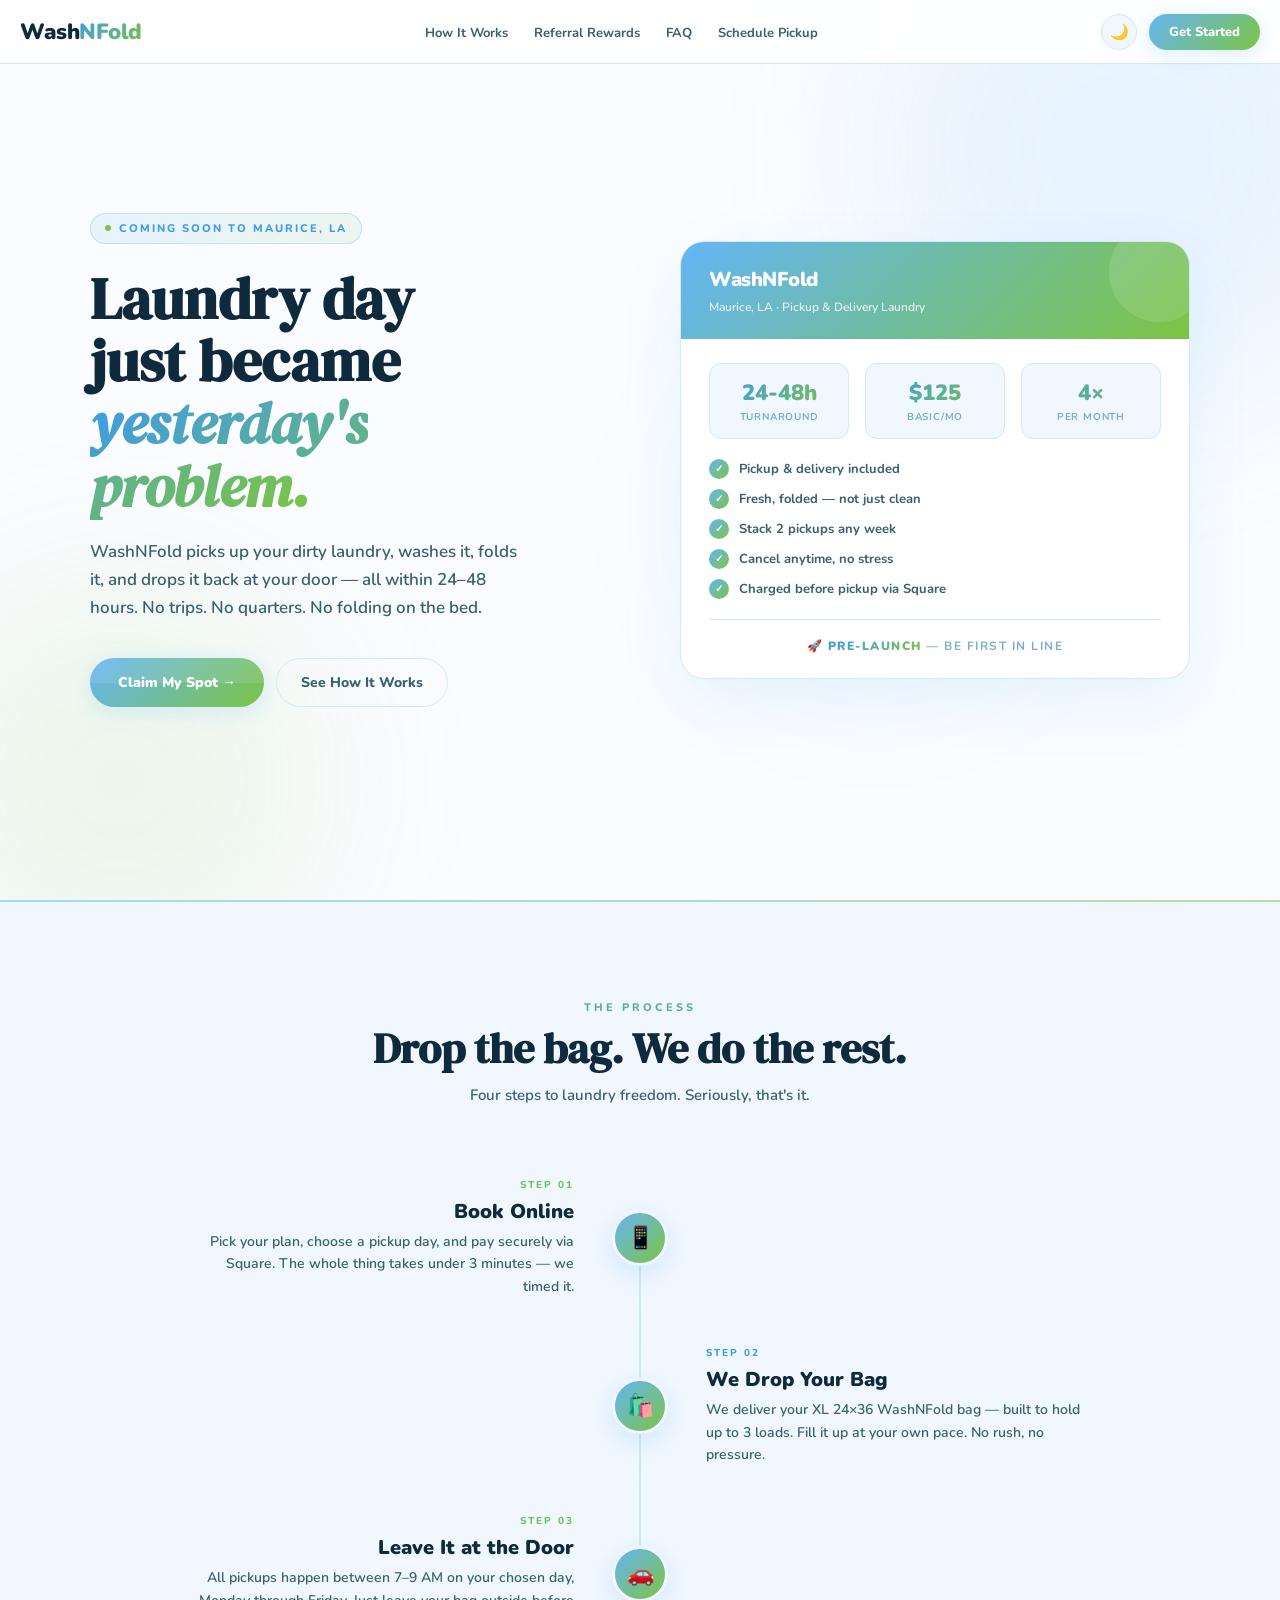
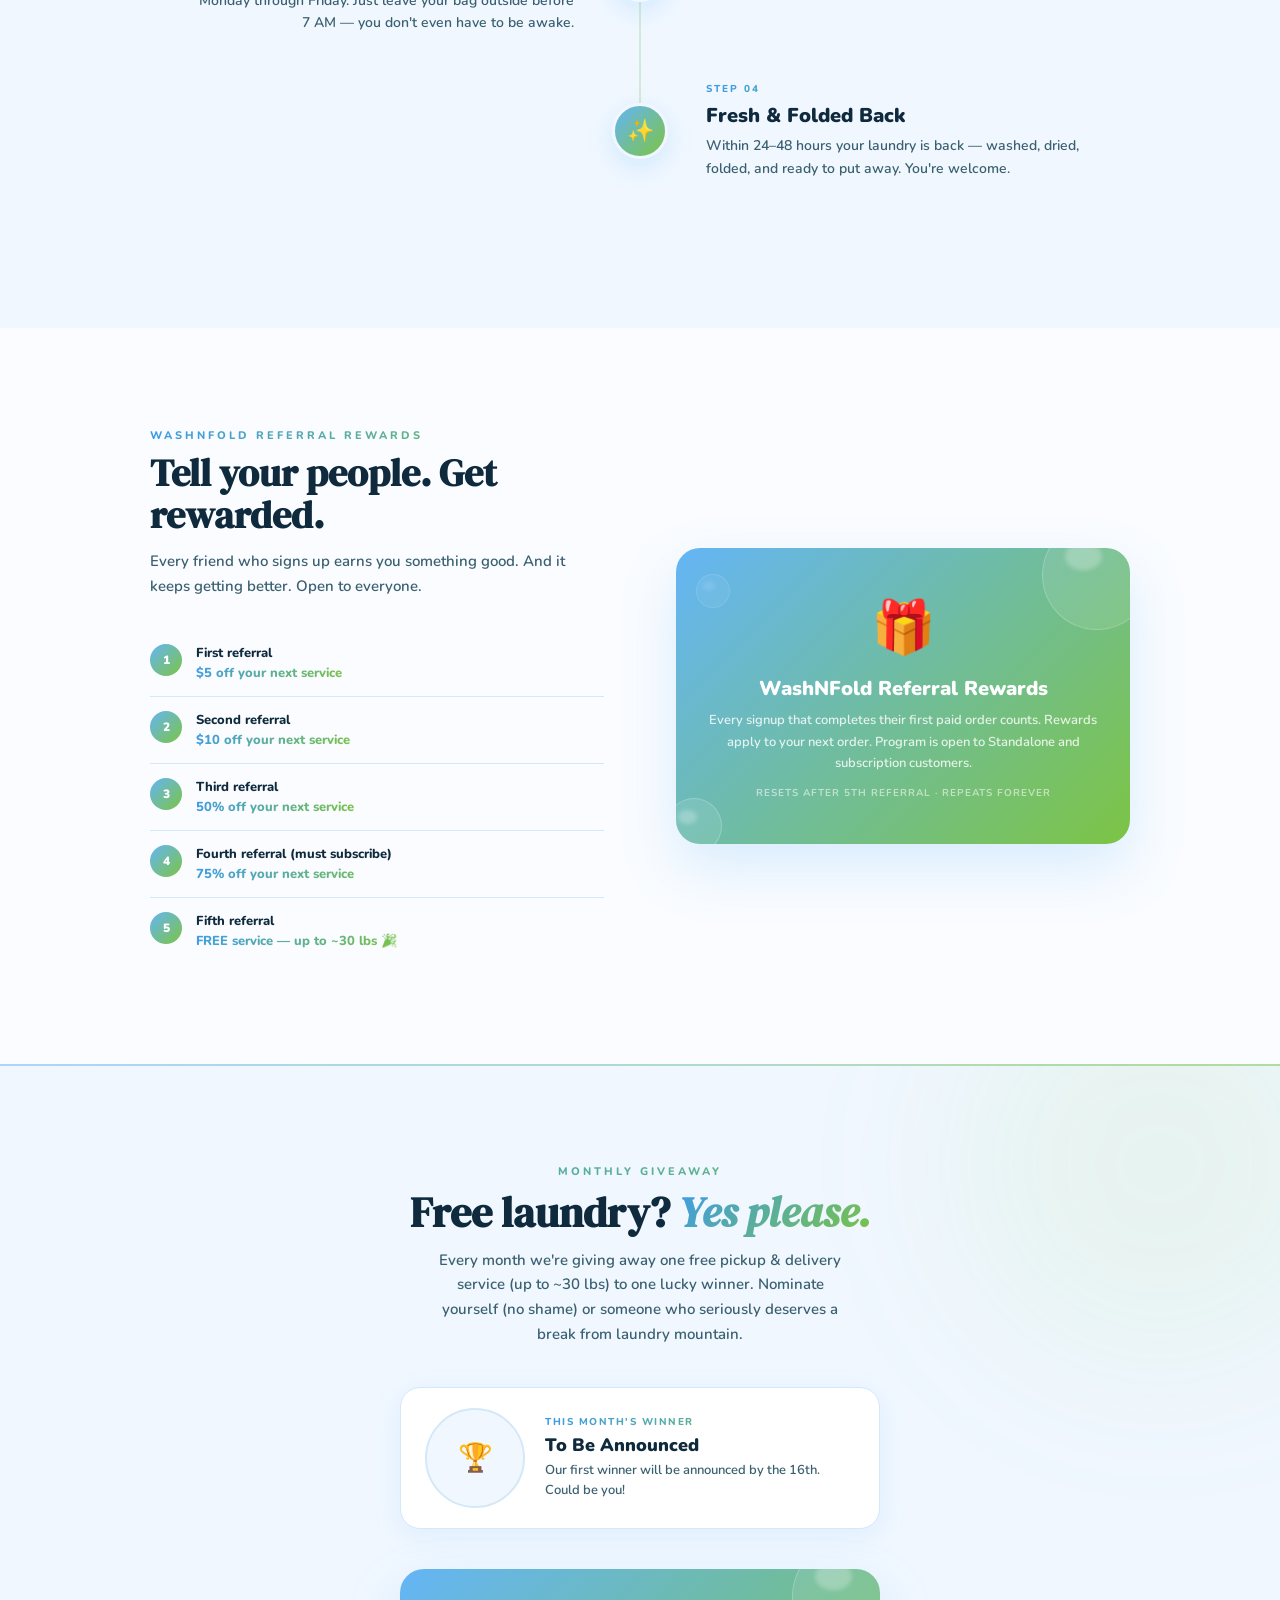
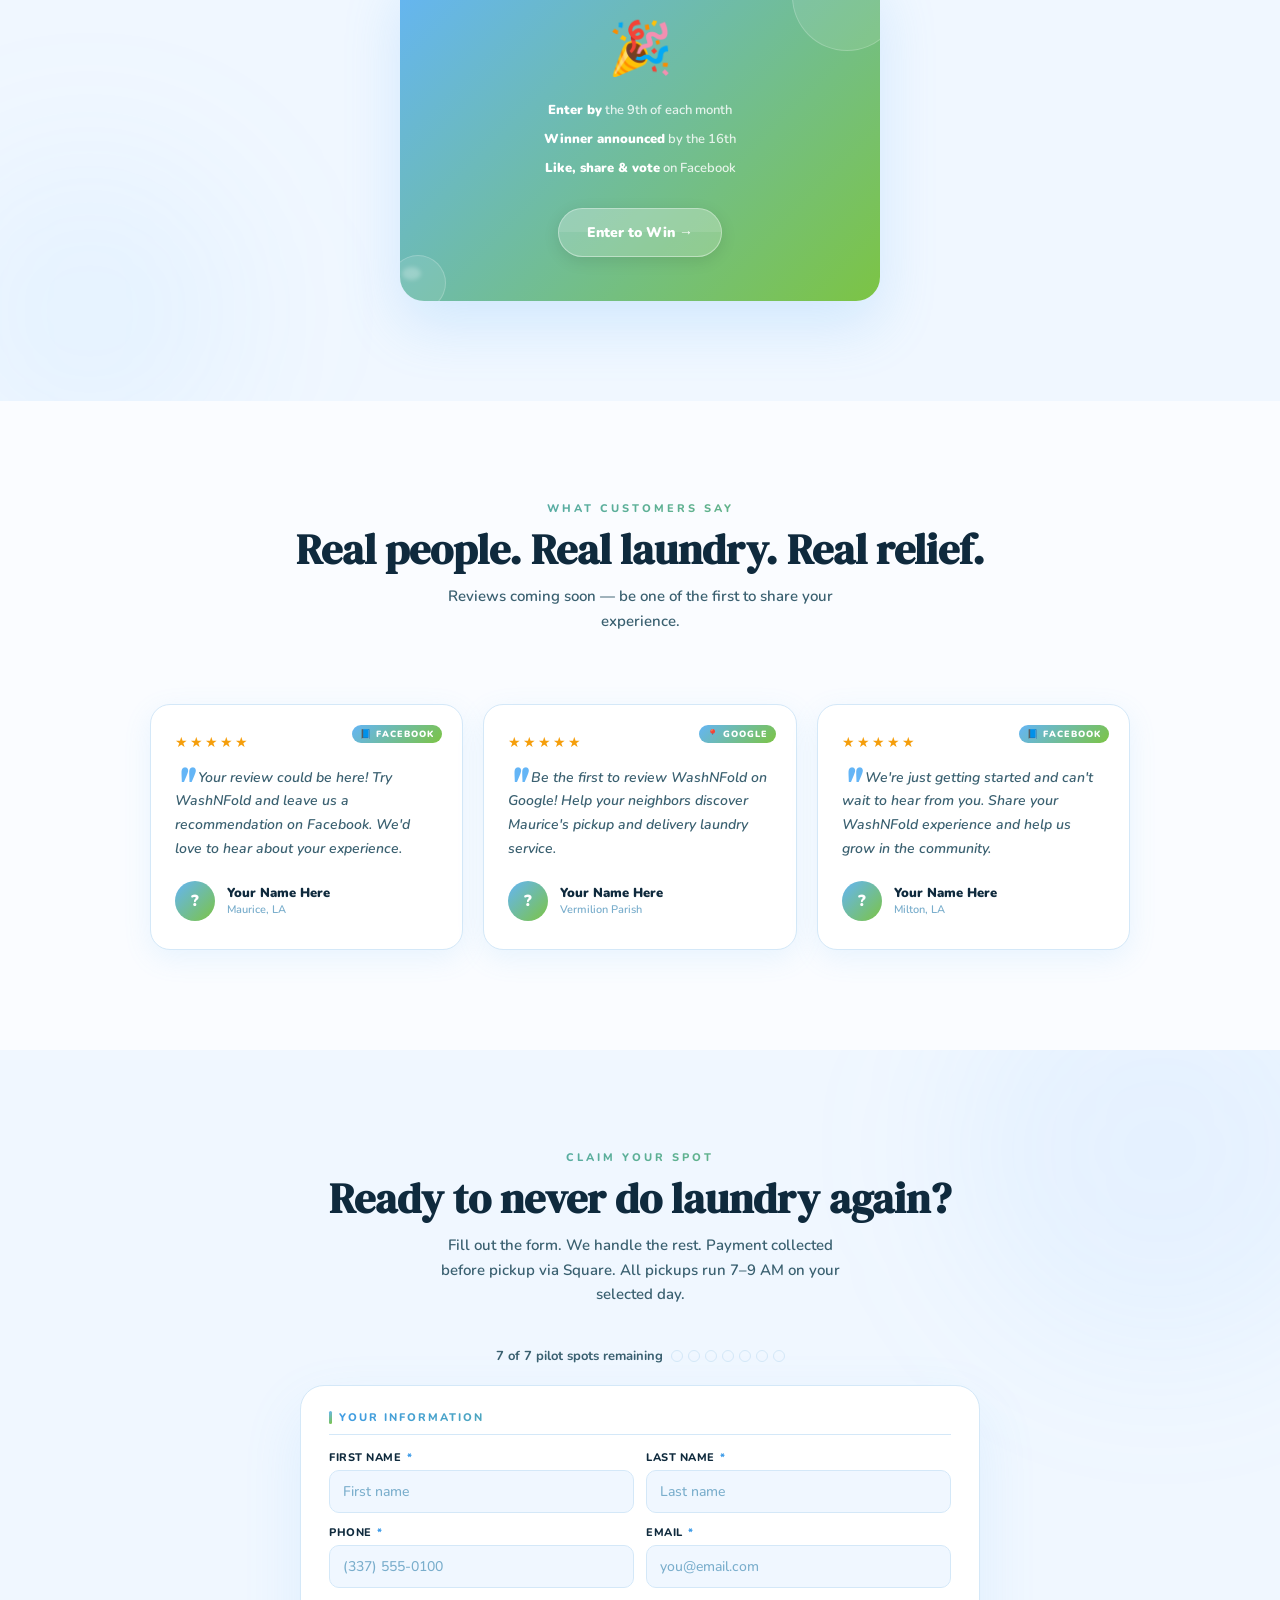
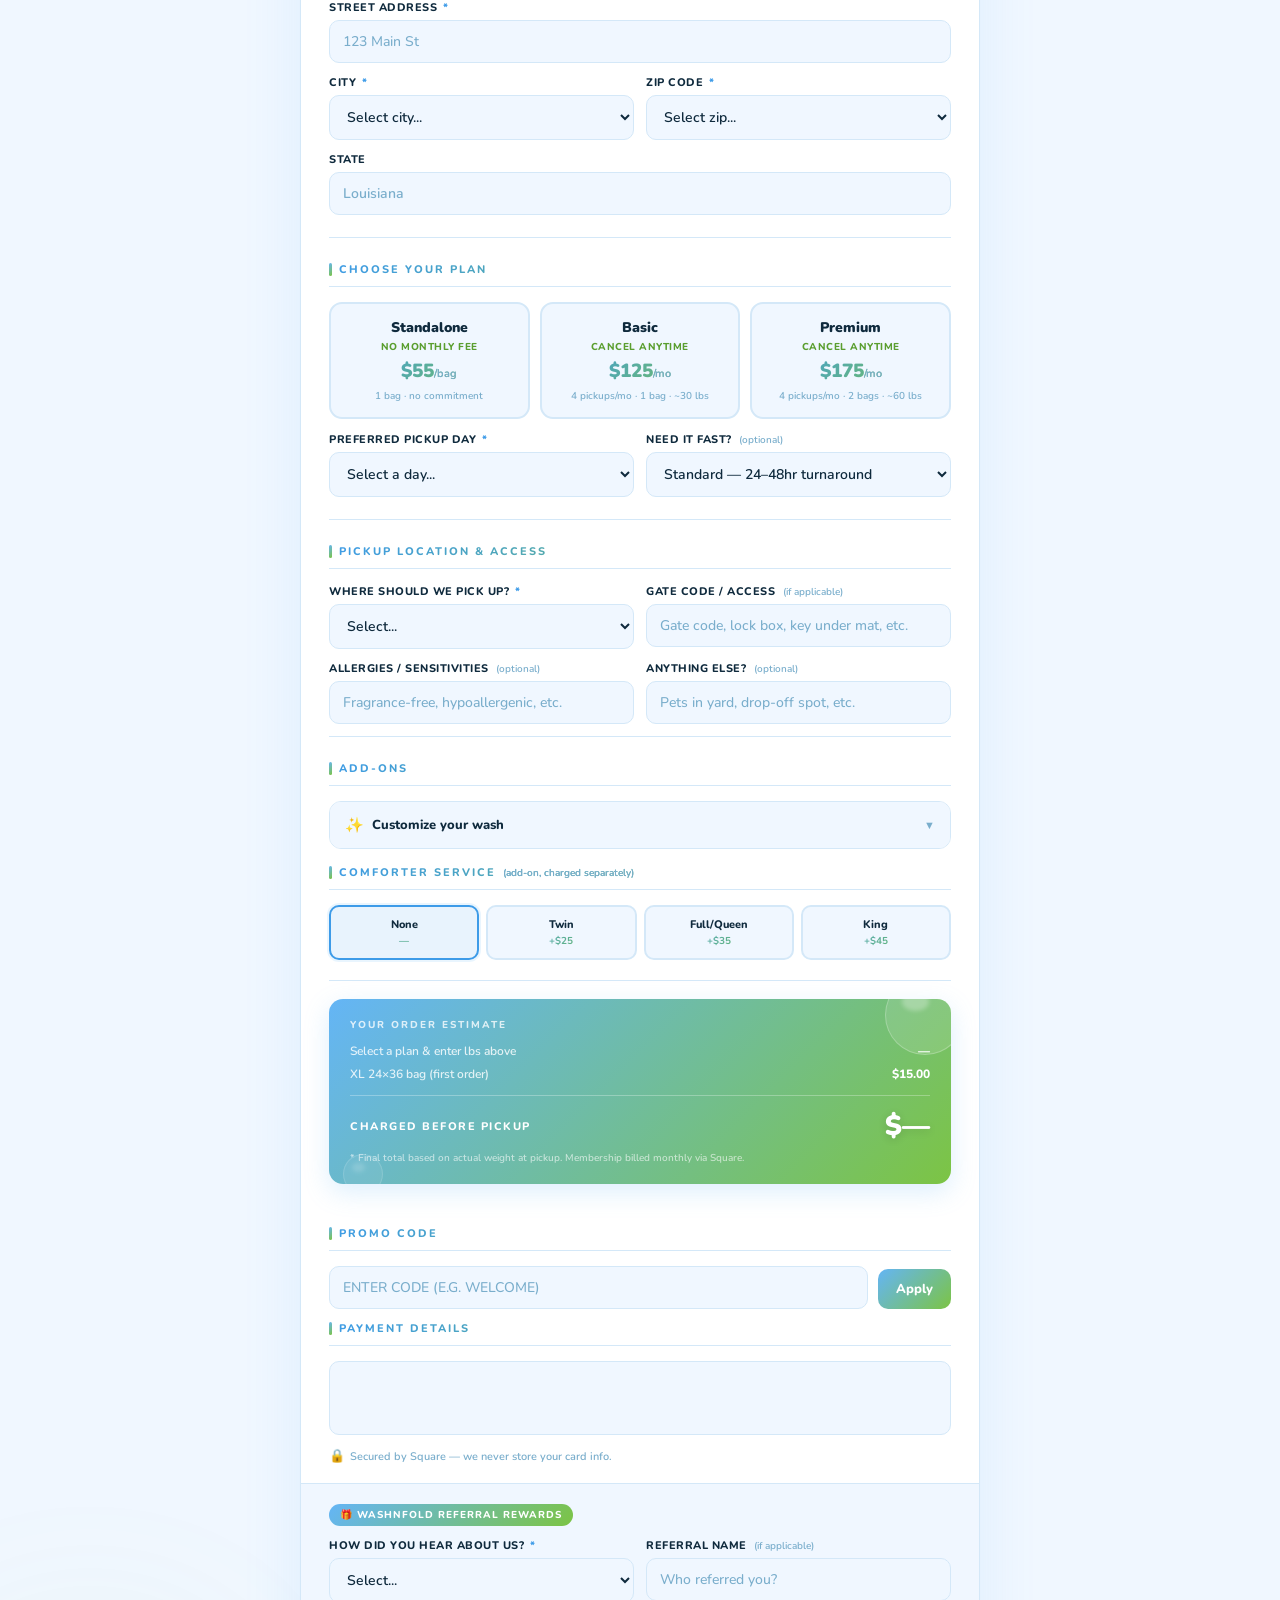
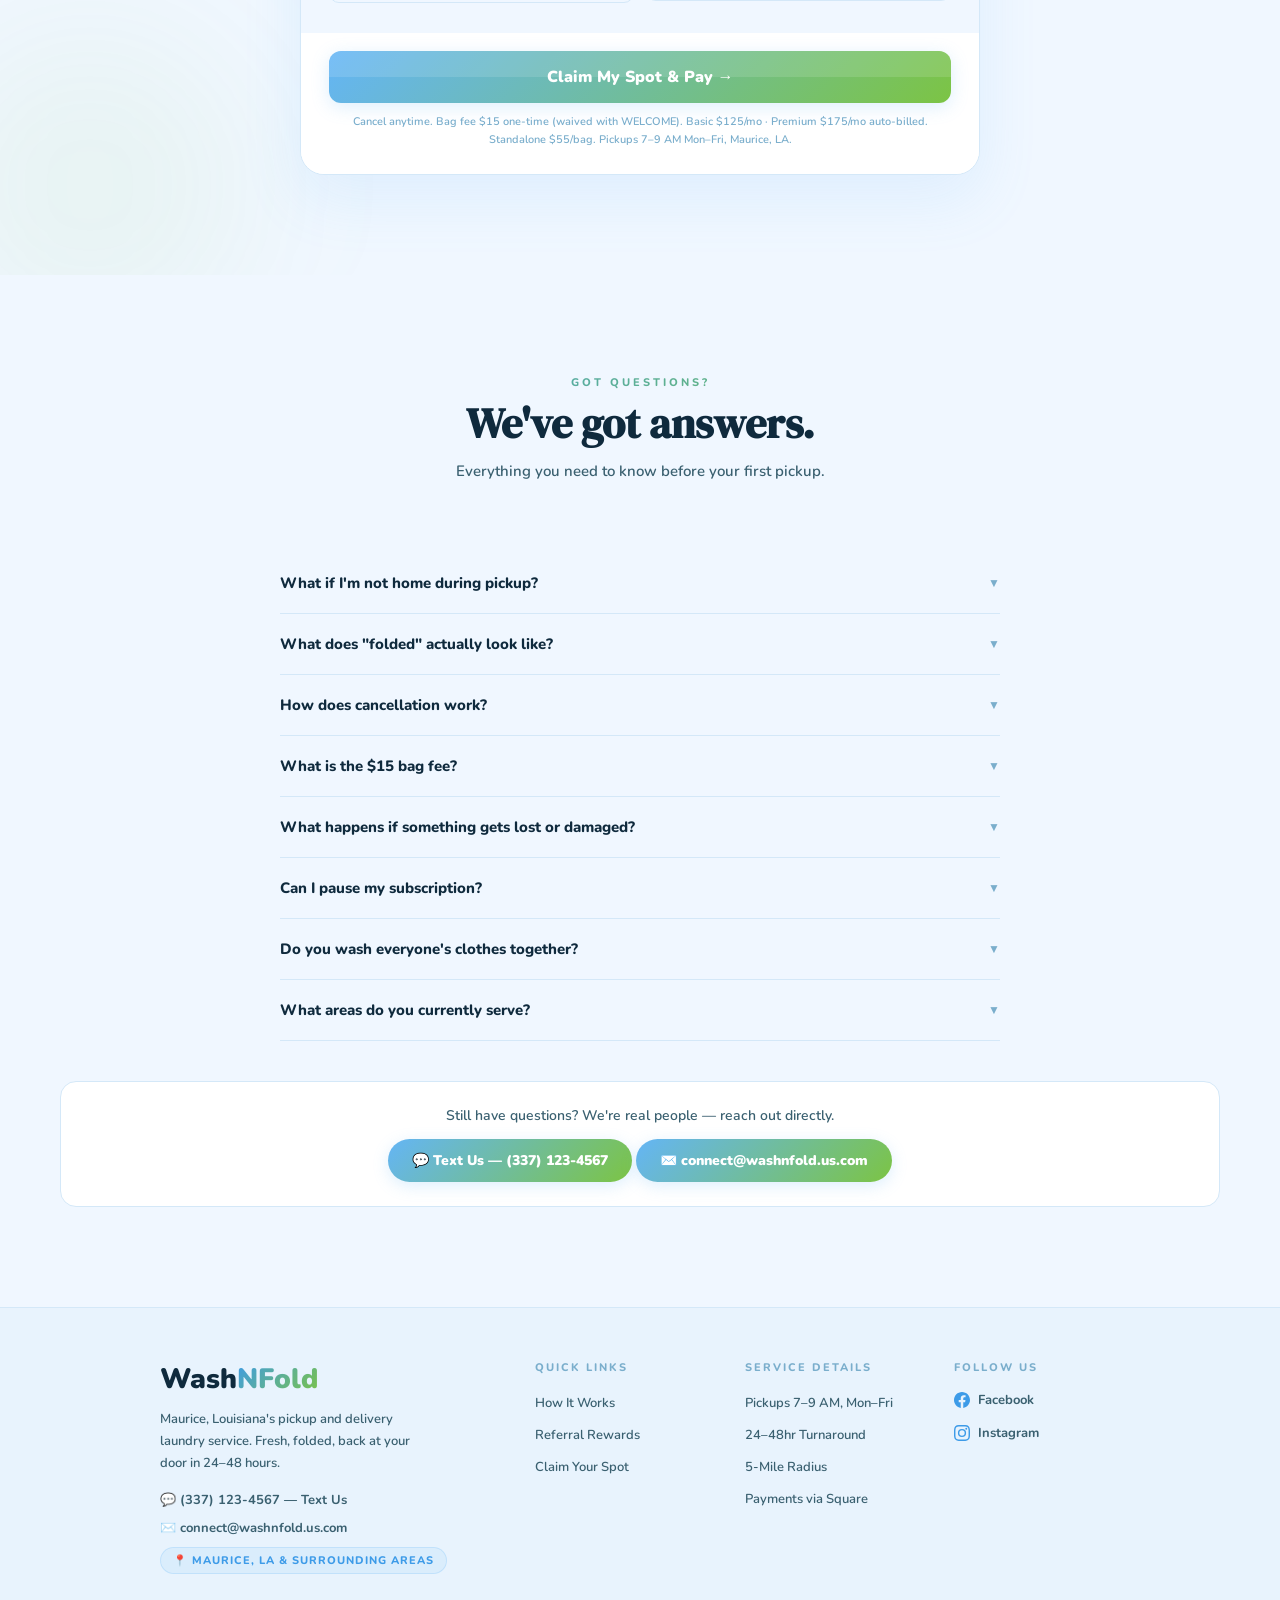
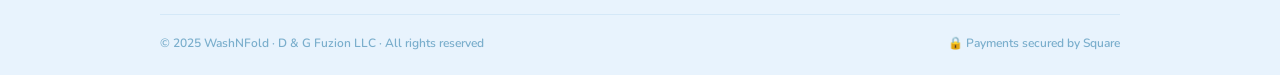
==== commit c37072de: "Replace emoji icons with real Facebook and Instagram SVG icons Inline SVG icons — no external depend" ====
--- a/index.html
+++ b/index.html
@@ -1495,8 +1495,8 @@
     <div>
       <div class="foot-col-t">Follow Us</div>
       <ul class="foot-social">
-        <li><a href="https://www.facebook.com/WashnFoldMaurice/" target="_blank" rel="noopener">📘 Facebook</a></li>
-        <li><a href="https://www.instagram.com/washnfold" target="_blank" rel="noopener">📷 Instagram</a></li>
+        <li><a href="https://www.facebook.com/WashnFoldMaurice/" target="_blank" rel="noopener"><svg width="16" height="16" viewBox="0 0 24 24" fill="var(--blue-mid)"><path d="M24 12.073c0-6.627-5.373-12-12-12s-12 5.373-12 12c0 5.99 4.388 10.954 10.125 11.854v-8.385H7.078v-3.47h3.047V9.43c0-3.007 1.792-4.669 4.533-4.669 1.312 0 2.686.235 2.686.235v2.953H15.83c-1.491 0-1.956.925-1.956 1.874v2.25h3.328l-.532 3.47h-2.796v8.385C19.612 23.027 24 18.062 24 12.073z"/></svg> Facebook</a></li>
+        <li><a href="https://www.instagram.com/washnfold" target="_blank" rel="noopener"><svg width="16" height="16" viewBox="0 0 24 24" fill="var(--blue-mid)"><path d="M12 2.163c3.204 0 3.584.012 4.85.07 3.252.148 4.771 1.691 4.919 4.919.058 1.265.069 1.645.069 4.849 0 3.205-.012 3.584-.069 4.849-.149 3.225-1.664 4.771-4.919 4.919-1.266.058-1.644.07-4.85.07-3.204 0-3.584-.012-4.849-.07-3.26-.149-4.771-1.699-4.919-4.92-.058-1.265-.07-1.644-.07-4.849 0-3.204.013-3.583.07-4.849.149-3.227 1.664-4.771 4.919-4.919 1.266-.057 1.645-.069 4.849-.069zM12 0C8.741 0 8.333.014 7.053.072 2.695.272.273 2.69.073 7.052.014 8.333 0 8.741 0 12c0 3.259.014 3.668.072 4.948.2 4.358 2.618 6.78 6.98 6.98C8.333 23.986 8.741 24 12 24c3.259 0 3.668-.014 4.948-.072 4.354-.2 6.782-2.618 6.979-6.98.059-1.28.073-1.689.073-4.948 0-3.259-.014-3.667-.072-4.947-.196-4.354-2.617-6.78-6.979-6.98C15.668.014 15.259 0 12 0zm0 5.838a6.162 6.162 0 100 12.324 6.162 6.162 0 000-12.324zM12 16a4 4 0 110-8 4 4 0 010 8zm6.406-11.845a1.44 1.44 0 100 2.881 1.44 1.44 0 000-2.881z"/></svg> Instagram</a></li>
       </ul>
     </div>
   </div>
